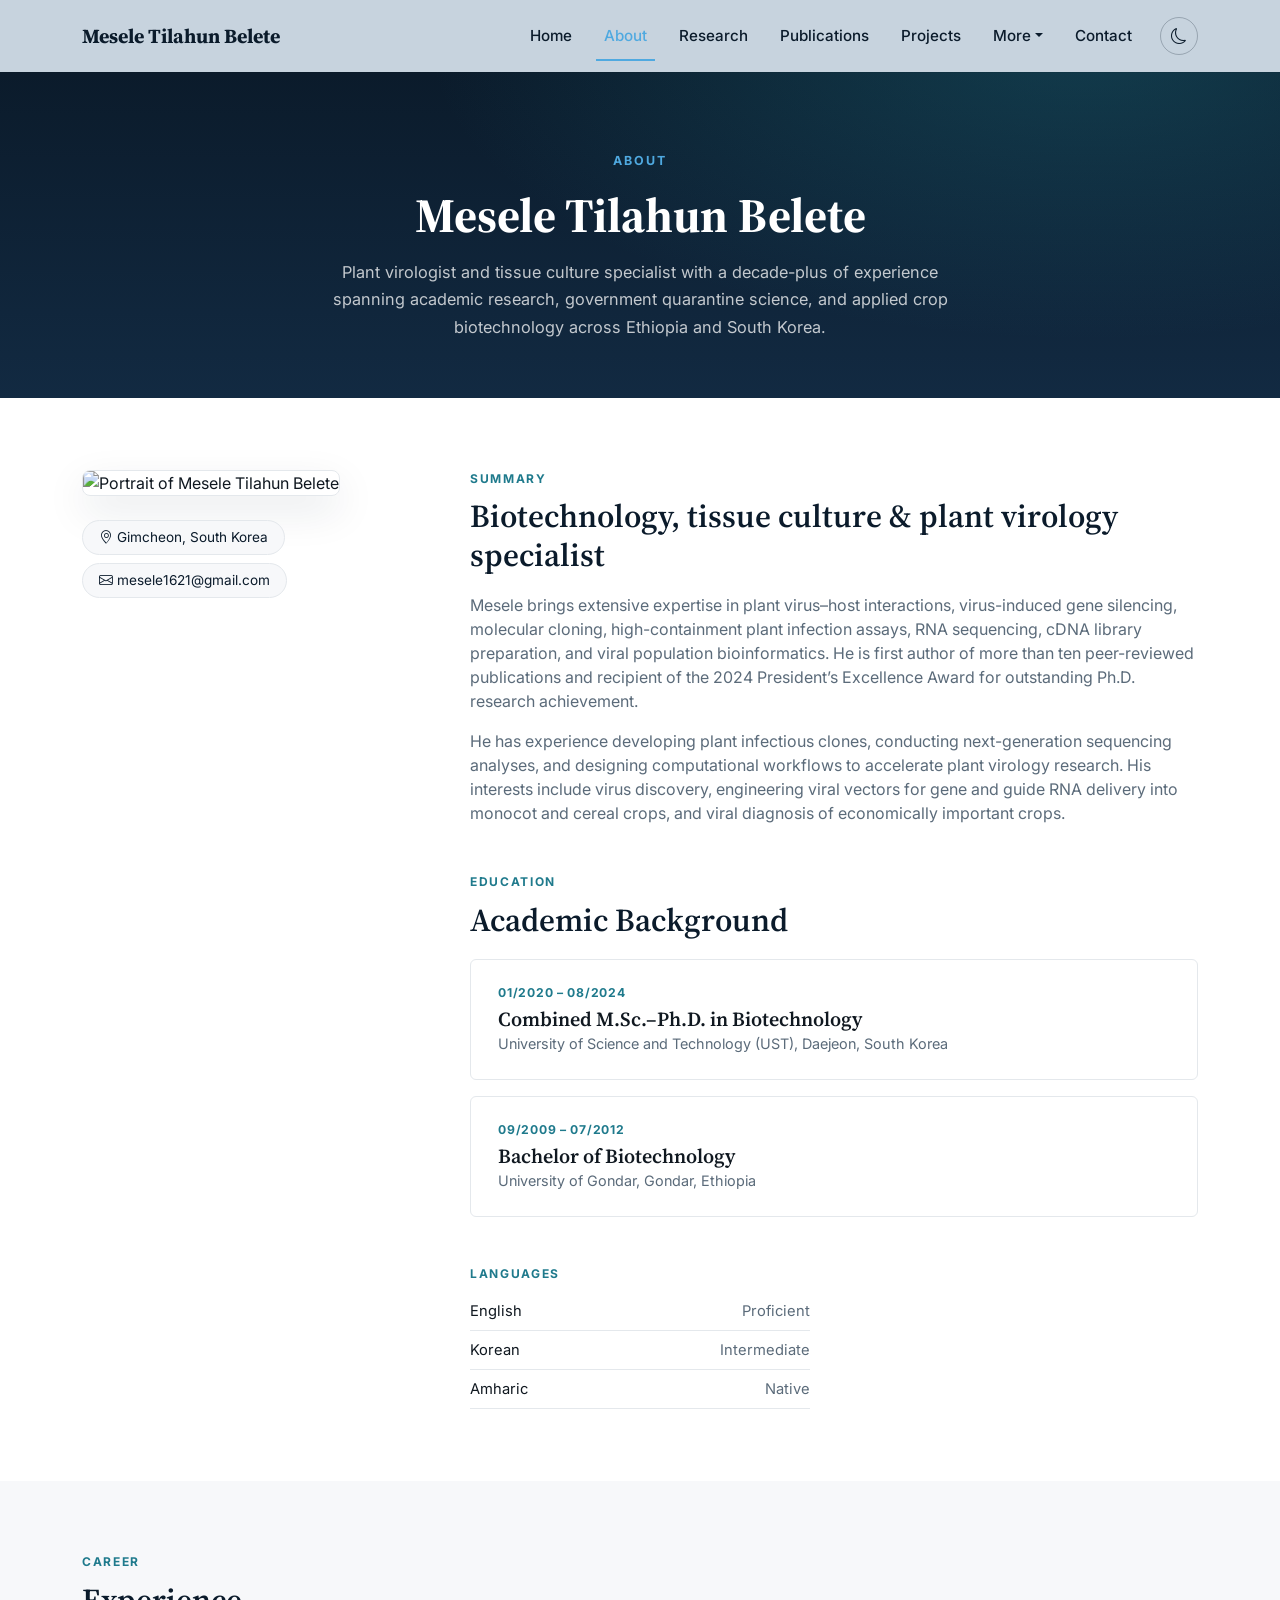
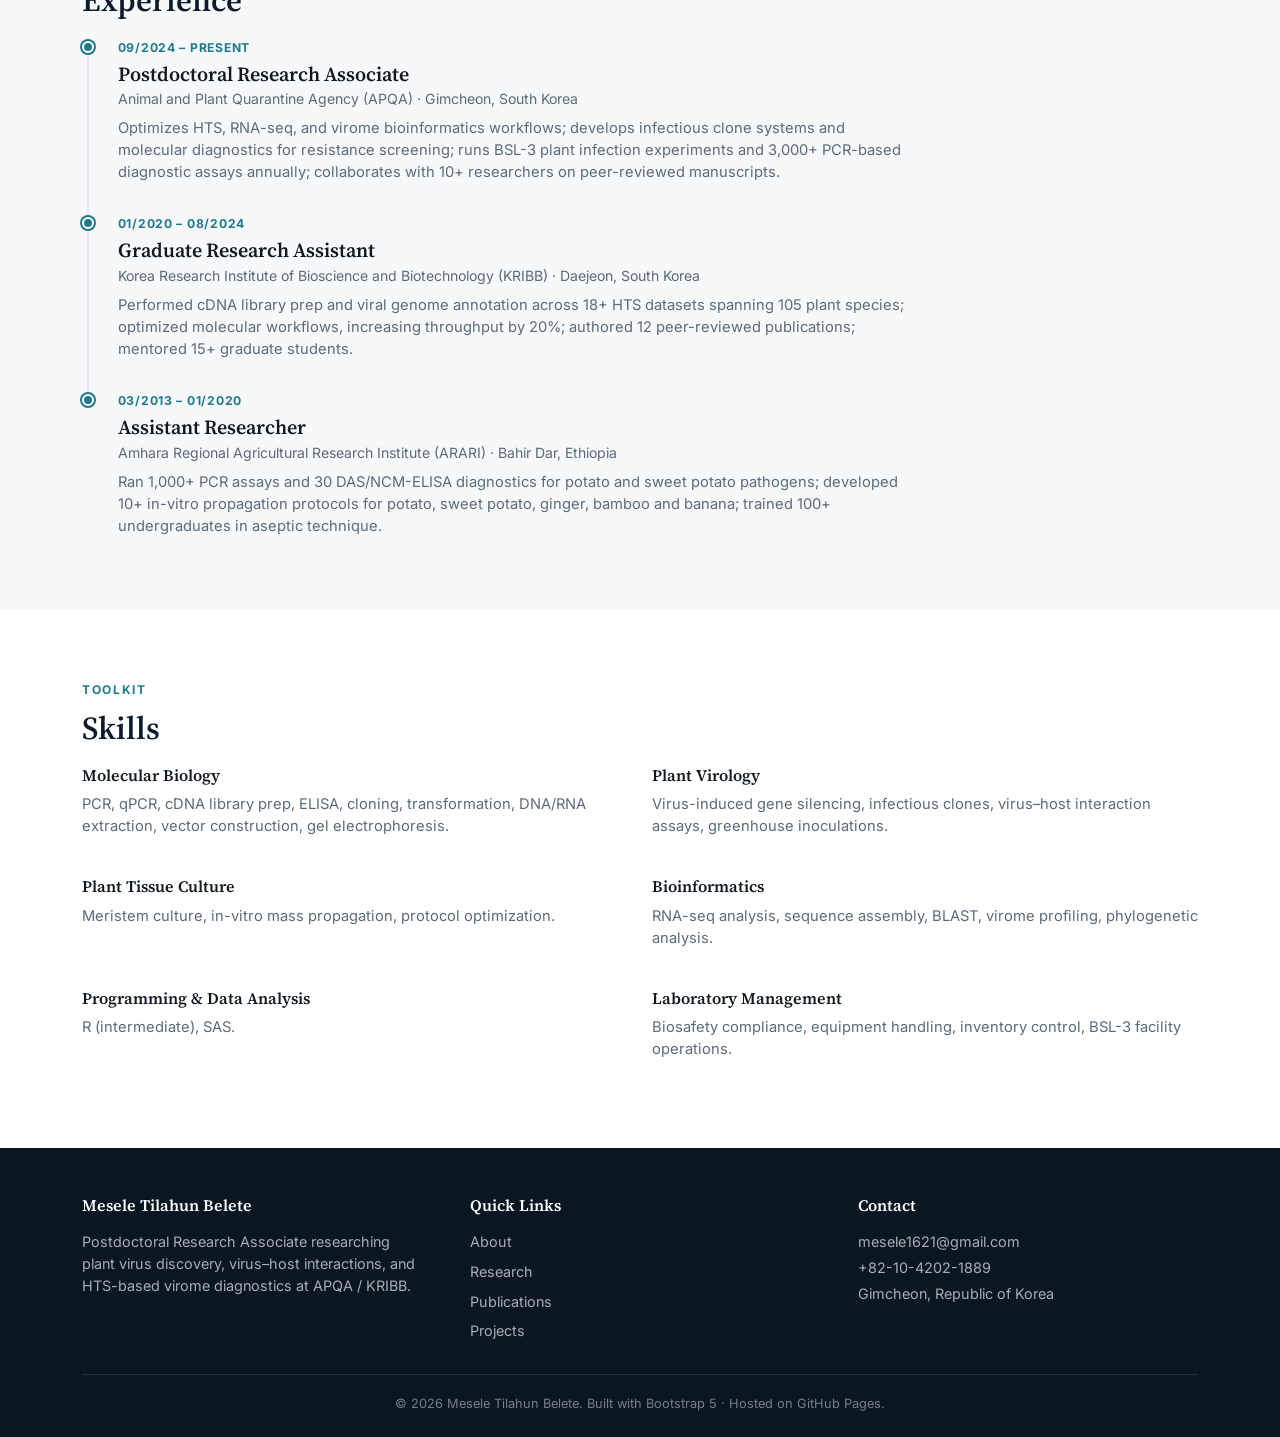
==== about.html @ 94e6e840 "Add files via upload" ====
<!doctype html>
<html lang="en">
<head>
<meta charset="UTF-8">
<meta name="viewport" content="width=device-width, initial-scale=1.0">
<title>About | Mesele Tilahun Belete</title>
<meta name="description" content="About Mesele Tilahun Belete — Postdoctoral Research Associate specializing in plant virology, biotechnology, and tissue culture.">

<link href="https://cdn.jsdelivr.net/npm/bootstrap@5.3.3/dist/css/bootstrap.min.css" rel="stylesheet">
<link rel="stylesheet" href="https://cdn.jsdelivr.net/npm/bootstrap-icons@1.11.3/font/bootstrap-icons.css">
<link rel="preconnect" href="https://fonts.googleapis.com">
<link href="https://fonts.googleapis.com/css2?family=Source+Serif+4:wght@500;600;700&family=Inter:wght@400;500;600;700&display=swap" rel="stylesheet">

<style>
  :root{
    --navy:#0b1b2b;--navy-2:#122a42;--accent:#1f7a8c;--accent-2:#c9a35b;--sky:#4fa9e0;
    --ink:#101820;--muted:#5b6b7a;--paper:#f7f8fa;--line:#e4e8ec;--nav-bg:#c7d3de;
  }
  html{scroll-behavior:smooth;}
  body{font-family:'Inter',system-ui,sans-serif;color:var(--ink);background:#fff;}
  h1,h2,h3,.display-font{font-family:'Source Serif 4',Georgia,serif;}
  a{text-decoration:none;}

  .navbar{background:var(--nav-bg);padding:1rem 0;box-shadow:0 1px 0 rgba(0,0,0,.05);}
  .navbar .navbar-brand{font-family:'Source Serif 4',serif;font-weight:700;color:var(--navy) !important;}
  .navbar .nav-link{color:var(--navy) !important;font-size:.95rem;font-weight:500;margin:0 .5rem;position:relative;}
  .navbar .nav-link.active{color:var(--sky) !important;}
  .navbar .nav-link.active::after{content:"";position:absolute;left:0;right:0;bottom:-6px;height:2px;background:var(--sky);}
  .navbar .dropdown-menu{border:1px solid var(--line);}
  .navbar .dropdown-item{font-size:.9rem;}
  .theme-toggle{width:38px;height:38px;border-radius:50%;border:1px solid rgba(11,27,43,.25);display:flex;align-items:center;justify-content:center;color:var(--navy);background:transparent;margin-left:.75rem;flex:0 0 auto;}
  .theme-toggle:hover{background:rgba(11,27,43,.08);}

  .page-hero{
    background:radial-gradient(1100px 500px at 85% -10%, rgba(31,122,140,.35), transparent 60%),
      linear-gradient(180deg,var(--navy) 0%, var(--navy-2) 100%);
    color:#fff;padding:5rem 0 3.5rem;text-align:center;
  }
  .page-hero .section-kicker{text-transform:uppercase;letter-spacing:.16em;font-size:.78rem;font-weight:700;color:var(--sky);margin-bottom:1rem;}
  .page-hero h1{font-size:clamp(2.1rem,4.6vw,3rem);font-weight:700;margin-bottom:.9rem;}
  .page-hero p{color:rgba(255,255,255,.75);max-width:640px;margin:0 auto;font-size:1.02rem;line-height:1.7;}

  .section{padding:4.5rem 0;}
  .section-kicker{text-transform:uppercase;letter-spacing:.14em;font-size:.75rem;font-weight:700;color:var(--accent);margin-bottom:.6rem;}
  .section-title{font-size:clamp(1.5rem,3vw,2rem);font-weight:600;color:var(--navy);margin-bottom:1.2rem;}

  .portrait-box{width:100%;max-width:280px;aspect-ratio:1/1;object-fit:cover;border-radius:8px;border:1px solid var(--line);box-shadow:0 15px 40px rgba(15,40,60,.1);}

  .edu-card{border:1px solid var(--line);border-radius:6px;padding:1.5rem 1.7rem;margin-bottom:1rem;}
  .edu-card .edu-date{font-size:.76rem;text-transform:uppercase;letter-spacing:.06em;color:var(--accent);font-weight:700;}
  .edu-card h5{font-family:'Source Serif 4',serif;font-weight:600;margin:.3rem 0 .15rem;}
  .edu-card .edu-org{color:var(--muted);font-size:.9rem;}

  .tl-item{position:relative;padding-left:1.8rem;padding-bottom:2rem;border-left:2px solid var(--line);margin-left:.3rem;}
  .tl-item:last-child{border-color:transparent;padding-bottom:0;}
  .tl-item::before{content:"";position:absolute;left:-7px;top:2px;width:12px;height:12px;border-radius:50%;background:var(--accent);border:2px solid #fff;box-shadow:0 0 0 2px var(--accent);}
  .tl-date{font-size:.76rem;text-transform:uppercase;letter-spacing:.06em;color:var(--accent);font-weight:700;}
  .tl-item h5{font-family:'Source Serif 4',serif;font-weight:600;margin:.3rem 0 .15rem;}
  .tl-item .tl-org{color:var(--muted);font-size:.88rem;margin-bottom:.5rem;}
  .tl-item p{color:var(--muted);font-size:.92rem;margin-bottom:0;}

  .skill-pill{display:inline-block;border:1px solid var(--line);border-radius:100px;padding:.4rem 1rem;font-size:.85rem;color:var(--navy);margin:0 .4rem .5rem 0;background:var(--paper);}
  .lang-row{display:flex;justify-content:space-between;max-width:340px;padding:.5rem 0;border-bottom:1px solid var(--line);font-size:.92rem;}

  footer{background:#0a1622;color:rgba(255,255,255,.65);padding:3rem 0 1.5rem;font-size:.9rem;}
  footer h6{color:#fff;font-family:'Source Serif 4',serif;font-weight:600;margin-bottom:1rem;}
  footer a{color:rgba(255,255,255,.65);}
  footer a:hover{color:var(--accent-2);}
  footer .foot-bottom{border-top:1px solid rgba(255,255,255,.1);margin-top:2rem;padding-top:1.2rem;font-size:.8rem;color:rgba(255,255,255,.45);text-align:center;}
</style>
</head>
<body>

<nav class="navbar navbar-expand-lg">
  <div class="container">
    <a class="navbar-brand" href="index.html">Mesele Tilahun Belete</a>
    <button class="navbar-toggler" type="button" data-bs-toggle="collapse" data-bs-target="#nav">
      <span class="navbar-toggler-icon"></span>
    </button>
    <div class="collapse navbar-collapse" id="nav">
      <ul class="navbar-nav ms-auto align-items-lg-center">
        <li class="nav-item"><a class="nav-link" href="index.html">Home</a></li>
        <li class="nav-item"><a class="nav-link active" href="about.html">About</a></li>
        <li class="nav-item"><a class="nav-link" href="research.html">Research</a></li>
        <li class="nav-item"><a class="nav-link" href="publications.html">Publications</a></li>
        <li class="nav-item"><a class="nav-link" href="projects.html">Projects</a></li>
        <li class="nav-item dropdown">
          <a class="nav-link dropdown-toggle" href="#" role="button" data-bs-toggle="dropdown">More</a>
          <ul class="dropdown-menu dropdown-menu-end">
            <li><a class="dropdown-item" href="patents.html">Patents</a></li>
            <li><a class="dropdown-item" href="gallery.html">Gallery</a></li>
            <li><a class="dropdown-item" href="news.html">News</a></li>
            <li><a class="dropdown-item" href="awards.html">Awards</a></li>
            <li><a class="dropdown-item" href="teaching.html">Teaching</a></li>
            <li><a class="dropdown-item" href="cv.html">Full CV</a></li>
          </ul>
        </li>
        <li class="nav-item"><a class="nav-link" href="contact.html">Contact</a></li>
        <li class="nav-item">
          <button class="theme-toggle" id="themeToggle" title="Toggle theme" type="button"><i class="bi bi-moon"></i></button>
        </li>
      </ul>
    </div>
  </div>
</nav>

<header class="page-hero">
  <div class="container">
    <div class="section-kicker">About</div>
    <h1>Mesele Tilahun Belete</h1>
    <p>Plant virologist and tissue culture specialist with a decade-plus of experience spanning academic research, government quarantine science, and applied crop biotechnology across Ethiopia and South Korea.</p>
  </div>
</header>

<section class="section">
  <div class="container">
    <div class="row g-5 align-items-start">
      <div class="col-lg-4 text-center text-lg-start">
        <img src="images/profile.jpg" alt="Portrait of Mesele Tilahun Belete" class="portrait-box mb-4">
        <div class="d-flex flex-wrap justify-content-center justify-content-lg-start">
          <span class="skill-pill"><i class="bi bi-geo-alt me-1"></i>Gimcheon, South Korea</span>
          <span class="skill-pill"><i class="bi bi-envelope me-1"></i>mesele1621@gmail.com</span>
        </div>
      </div>
      <div class="col-lg-8">
        <div class="section-kicker">Summary</div>
        <h2 class="section-title">Biotechnology, tissue culture &amp; plant virology specialist</h2>
        <p style="color:var(--muted);">Mesele brings extensive expertise in plant virus&ndash;host interactions, virus-induced gene silencing, molecular cloning, high-containment plant infection assays, RNA sequencing, cDNA library preparation, and viral population bioinformatics. He is first author of more than ten peer-reviewed publications and recipient of the 2024 President&rsquo;s Excellence Award for outstanding Ph.D. research achievement.</p>
        <p style="color:var(--muted);">He has experience developing plant infectious clones, conducting next-generation sequencing analyses, and designing computational workflows to accelerate plant virology research. His interests include virus discovery, engineering viral vectors for gene and guide RNA delivery into monocot and cereal crops, and viral diagnosis of economically important crops.</p>

        <div class="section-kicker mt-5">Education</div>
        <h2 class="section-title">Academic Background</h2>
        <div class="edu-card">
          <div class="edu-date">01/2020 &ndash; 08/2024</div>
          <h5>Combined M.Sc.&ndash;Ph.D. in Biotechnology</h5>
          <div class="edu-org">University of Science and Technology (UST), Daejeon, South Korea</div>
        </div>
        <div class="edu-card">
          <div class="edu-date">09/2009 &ndash; 07/2012</div>
          <h5>Bachelor of Biotechnology</h5>
          <div class="edu-org">University of Gondar, Gondar, Ethiopia</div>
        </div>

        <div class="section-kicker mt-5">Languages</div>
        <div class="lang-row"><span>English</span><span style="color:var(--muted);">Proficient</span></div>
        <div class="lang-row"><span>Korean</span><span style="color:var(--muted);">Intermediate</span></div>
        <div class="lang-row"><span>Amharic</span><span style="color:var(--muted);">Native</span></div>
      </div>
    </div>
  </div>
</section>

<section class="section" style="background:var(--paper);">
  <div class="container">
    <div class="section-kicker">Career</div>
    <h2 class="section-title">Experience</h2>
    <div class="row">
      <div class="col-lg-9">
        <div class="tl-item">
          <div class="tl-date">09/2024 &ndash; Present</div>
          <h5>Postdoctoral Research Associate</h5>
          <div class="tl-org">Animal and Plant Quarantine Agency (APQA) &middot; Gimcheon, South Korea</div>
          <p>Optimizes HTS, RNA-seq, and virome bioinformatics workflows; develops infectious clone systems and molecular diagnostics for resistance screening; runs BSL-3 plant infection experiments and 3,000+ PCR-based diagnostic assays annually; collaborates with 10+ researchers on peer-reviewed manuscripts.</p>
        </div>
        <div class="tl-item">
          <div class="tl-date">01/2020 &ndash; 08/2024</div>
          <h5>Graduate Research Assistant</h5>
          <div class="tl-org">Korea Research Institute of Bioscience and Biotechnology (KRIBB) &middot; Daejeon, South Korea</div>
          <p>Performed cDNA library prep and viral genome annotation across 18+ HTS datasets spanning 105 plant species; optimized molecular workflows, increasing throughput by 20%; authored 12 peer-reviewed publications; mentored 15+ graduate students.</p>
        </div>
        <div class="tl-item">
          <div class="tl-date">03/2013 &ndash; 01/2020</div>
          <h5>Assistant Researcher</h5>
          <div class="tl-org">Amhara Regional Agricultural Research Institute (ARARI) &middot; Bahir Dar, Ethiopia</div>
          <p>Ran 1,000+ PCR assays and 30 DAS/NCM-ELISA diagnostics for potato and sweet potato pathogens; developed 10+ in-vitro propagation protocols for potato, sweet potato, ginger, bamboo and banana; trained 100+ undergraduates in aseptic technique.</p>
        </div>
      </div>
    </div>
  </div>
</section>

<section class="section">
  <div class="container">
    <div class="section-kicker">Toolkit</div>
    <h2 class="section-title">Skills</h2>
    <div class="row g-4">
      <div class="col-md-6">
        <h6 style="font-family:'Source Serif 4',serif;font-weight:600;">Molecular Biology</h6>
        <p style="color:var(--muted);font-size:.92rem;">PCR, qPCR, cDNA library prep, ELISA, cloning, transformation, DNA/RNA extraction, vector construction, gel electrophoresis.</p>
      </div>
      <div class="col-md-6">
        <h6 style="font-family:'Source Serif 4',serif;font-weight:600;">Plant Virology</h6>
        <p style="color:var(--muted);font-size:.92rem;">Virus-induced gene silencing, infectious clones, virus&ndash;host interaction assays, greenhouse inoculations.</p>
      </div>
      <div class="col-md-6">
        <h6 style="font-family:'Source Serif 4',serif;font-weight:600;">Plant Tissue Culture</h6>
        <p style="color:var(--muted);font-size:.92rem;">Meristem culture, in-vitro mass propagation, protocol optimization.</p>
      </div>
      <div class="col-md-6">
        <h6 style="font-family:'Source Serif 4',serif;font-weight:600;">Bioinformatics</h6>
        <p style="color:var(--muted);font-size:.92rem;">RNA-seq analysis, sequence assembly, BLAST, virome profiling, phylogenetic analysis.</p>
      </div>
      <div class="col-md-6">
        <h6 style="font-family:'Source Serif 4',serif;font-weight:600;">Programming &amp; Data Analysis</h6>
        <p style="color:var(--muted);font-size:.92rem;">R (intermediate), SAS.</p>
      </div>
      <div class="col-md-6">
        <h6 style="font-family:'Source Serif 4',serif;font-weight:600;">Laboratory Management</h6>
        <p style="color:var(--muted);font-size:.92rem;">Biosafety compliance, equipment handling, inventory control, BSL-3 facility operations.</p>
      </div>
    </div>
  </div>
</section>

<footer>
  <div class="container">
    <div class="row g-5">
      <div class="col-lg-4">
        <h6>Mesele Tilahun Belete</h6>
        <p>Postdoctoral Research Associate researching plant virus discovery, virus&ndash;host interactions, and HTS-based virome diagnostics at APQA / KRIBB.</p>
      </div>
      <div class="col-lg-4">
        <h6>Quick Links</h6>
        <div class="d-flex flex-column gap-2">
          <a href="about.html">About</a>
          <a href="research.html">Research</a>
          <a href="publications.html">Publications</a>
          <a href="projects.html">Projects</a>
        </div>
      </div>
      <div class="col-lg-4">
        <h6>Contact</h6>
        <p class="mb-1"><a href="mailto:mesele1621@gmail.com">mesele1621@gmail.com</a></p>
        <p class="mb-1">+82-10-4202-1889</p>
        <p class="mb-1">Gimcheon, Republic of Korea</p>
      </div>
    </div>
    <div class="foot-bottom">&copy; <span id="year"></span> Mesele Tilahun Belete. Built with Bootstrap 5 &middot; Hosted on GitHub Pages.</div>
  </div>
</footer>

<script src="https://cdn.jsdelivr.net/npm/bootstrap@5.3.3/dist/js/bootstrap.bundle.min.js"></script>
<script>
  document.getElementById('year').textContent = new Date().getFullYear();
  const toggle = document.getElementById('themeToggle');
  const icon = toggle.querySelector('i');
  toggle.addEventListener('click', () => {
    document.body.classList.toggle('dark-mode');
    icon.className = document.body.classList.contains('dark-mode') ? 'bi bi-sun' : 'bi bi-moon';
  });
</script>
</body>
</html>
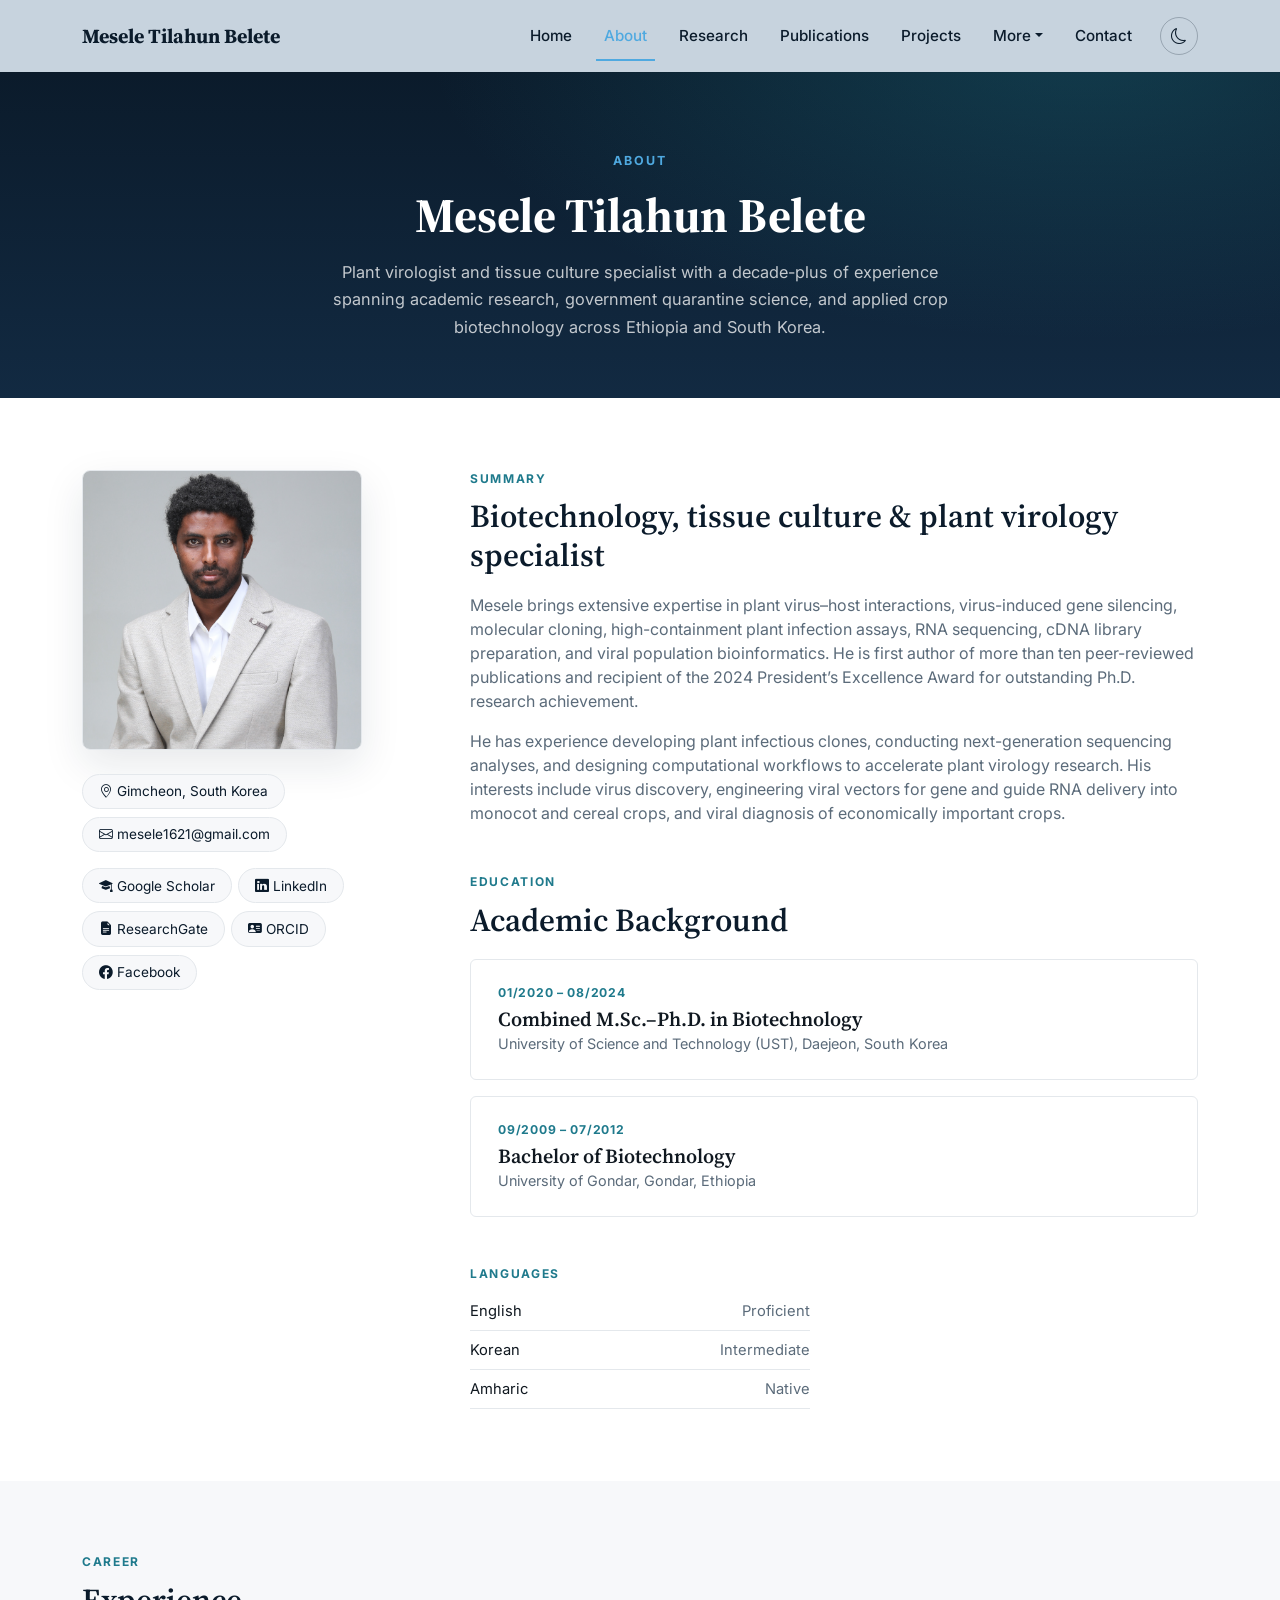
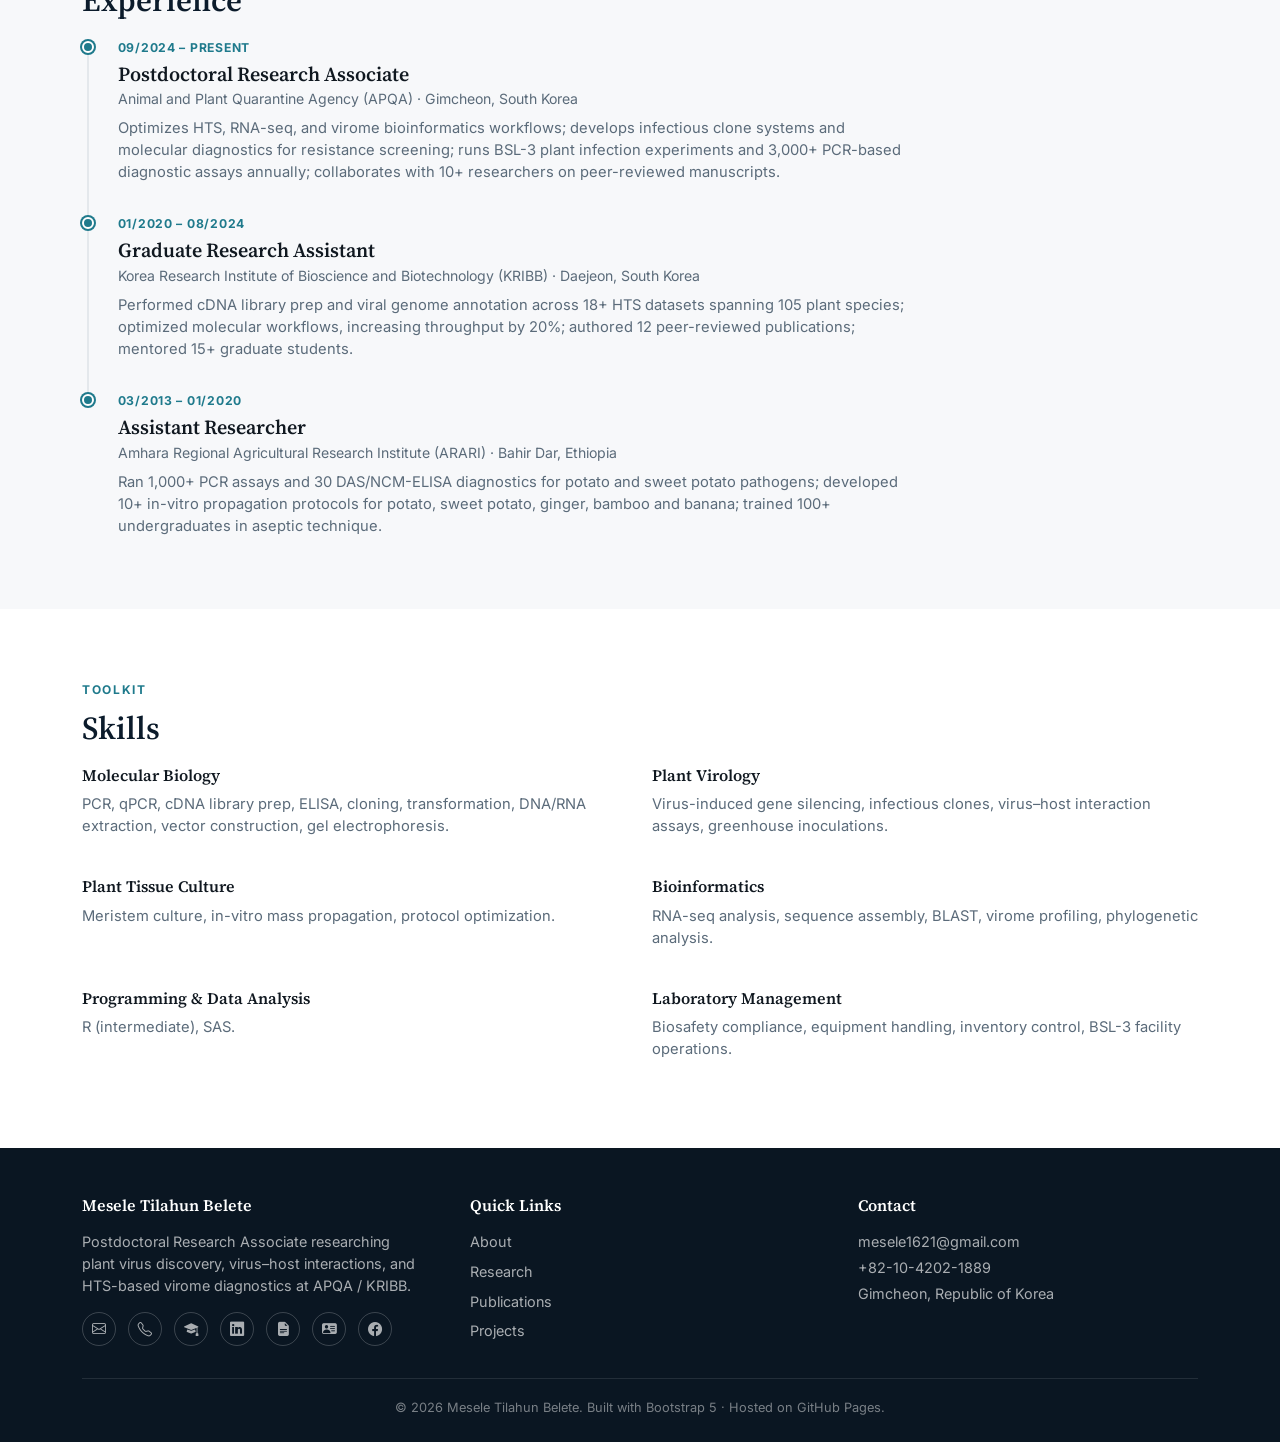
==== commit 77f5b479: "Add files via upload" ====
--- a/about.html
+++ b/about.html
@@ -59,13 +59,15 @@
   .tl-item .tl-org{color:var(--muted);font-size:.88rem;margin-bottom:.5rem;}
   .tl-item p{color:var(--muted);font-size:.92rem;margin-bottom:0;}
 
-  .skill-pill{display:inline-block;border:1px solid var(--line);border-radius:100px;padding:.4rem 1rem;font-size:.85rem;color:var(--navy);margin:0 .4rem .5rem 0;background:var(--paper);}
+  .skill-pill{display:inline-block;border:1px solid var(--line);border-radius:100px;padding:.4rem 1rem;font-size:.85rem;color:var(--navy);margin:0 .4rem .5rem 0;background:var(--paper);transition:.15s ease;}
+  a.skill-pill:hover{border-color:var(--accent);color:var(--accent);background:#fff;}
   .lang-row{display:flex;justify-content:space-between;max-width:340px;padding:.5rem 0;border-bottom:1px solid var(--line);font-size:.92rem;}
 
   footer{background:#0a1622;color:rgba(255,255,255,.65);padding:3rem 0 1.5rem;font-size:.9rem;}
   footer h6{color:#fff;font-family:'Source Serif 4',serif;font-weight:600;margin-bottom:1rem;}
   footer a{color:rgba(255,255,255,.65);}
   footer a:hover{color:var(--accent-2);}
+  footer .footer-socials a{display:inline-flex;align-items:center;justify-content:center;width:34px;height:34px;border:1px solid rgba(255,255,255,.2);border-radius:50%;margin-right:.5rem;}
   footer .foot-bottom{border-top:1px solid rgba(255,255,255,.1);margin-top:2rem;padding-top:1.2rem;font-size:.8rem;color:rgba(255,255,255,.45);text-align:center;}
 </style>
 </head>
@@ -121,6 +123,13 @@
           <span class="skill-pill"><i class="bi bi-geo-alt me-1"></i>Gimcheon, South Korea</span>
           <span class="skill-pill"><i class="bi bi-envelope me-1"></i>mesele1621@gmail.com</span>
         </div>
+        <div class="d-flex flex-wrap justify-content-center justify-content-lg-start mt-2">
+          <a class="skill-pill" href="https://scholar.google.com/citations?hl=en&amp;user=Fv3DatsAAAAJ&amp;view_op=list_works&amp;sortby=pubdate" target="_blank" rel="noopener"><i class="bi bi-mortarboard-fill me-1"></i>Google Scholar</a>
+          <a class="skill-pill" href="https://www.linkedin.com/in/mesele-tilahun-belete-8b5aa0107" target="_blank" rel="noopener"><i class="bi bi-linkedin me-1"></i>LinkedIn</a>
+          <a class="skill-pill" href="https://www.researchgate.net/profile/Mesele-Belete-2?ev=prf_overview" target="_blank" rel="noopener"><i class="bi bi-file-earmark-text-fill me-1"></i>ResearchGate</a>
+          <a class="skill-pill" href="https://orcid.org/0000-0002-1504-1804" target="_blank" rel="noopener"><i class="bi bi-person-vcard-fill me-1"></i>ORCID</a>
+          <a class="skill-pill" href="https://www.facebook.com/mes.biot" target="_blank" rel="noopener"><i class="bi bi-facebook me-1"></i>Facebook</a>
+        </div>
       </div>
       <div class="col-lg-8">
         <div class="section-kicker">Summary</div>
@@ -218,6 +227,15 @@
       <div class="col-lg-4">
         <h6>Mesele Tilahun Belete</h6>
         <p>Postdoctoral Research Associate researching plant virus discovery, virus&ndash;host interactions, and HTS-based virome diagnostics at APQA / KRIBB.</p>
+        <div class="footer-socials mt-3">
+          <a href="mailto:mesele1621@gmail.com" title="Email"><i class="bi bi-envelope"></i></a>
+          <a href="tel:+821042021889" title="Phone"><i class="bi bi-telephone"></i></a>
+          <a href="https://scholar.google.com/citations?hl=en&amp;user=Fv3DatsAAAAJ&amp;view_op=list_works&amp;sortby=pubdate" title="Google Scholar" target="_blank" rel="noopener"><i class="bi bi-mortarboard-fill"></i></a>
+          <a href="https://www.linkedin.com/in/mesele-tilahun-belete-8b5aa0107" title="LinkedIn" target="_blank" rel="noopener"><i class="bi bi-linkedin"></i></a>
+          <a href="https://www.researchgate.net/profile/Mesele-Belete-2?ev=prf_overview" title="ResearchGate" target="_blank" rel="noopener"><i class="bi bi-file-earmark-text-fill"></i></a>
+          <a href="https://orcid.org/0000-0002-1504-1804" title="ORCID" target="_blank" rel="noopener"><i class="bi bi-person-vcard-fill"></i></a>
+          <a href="https://www.facebook.com/mes.biot" title="Facebook" target="_blank" rel="noopener"><i class="bi bi-facebook"></i></a>
+        </div>
       </div>
       <div class="col-lg-4">
         <h6>Quick Links</h6>
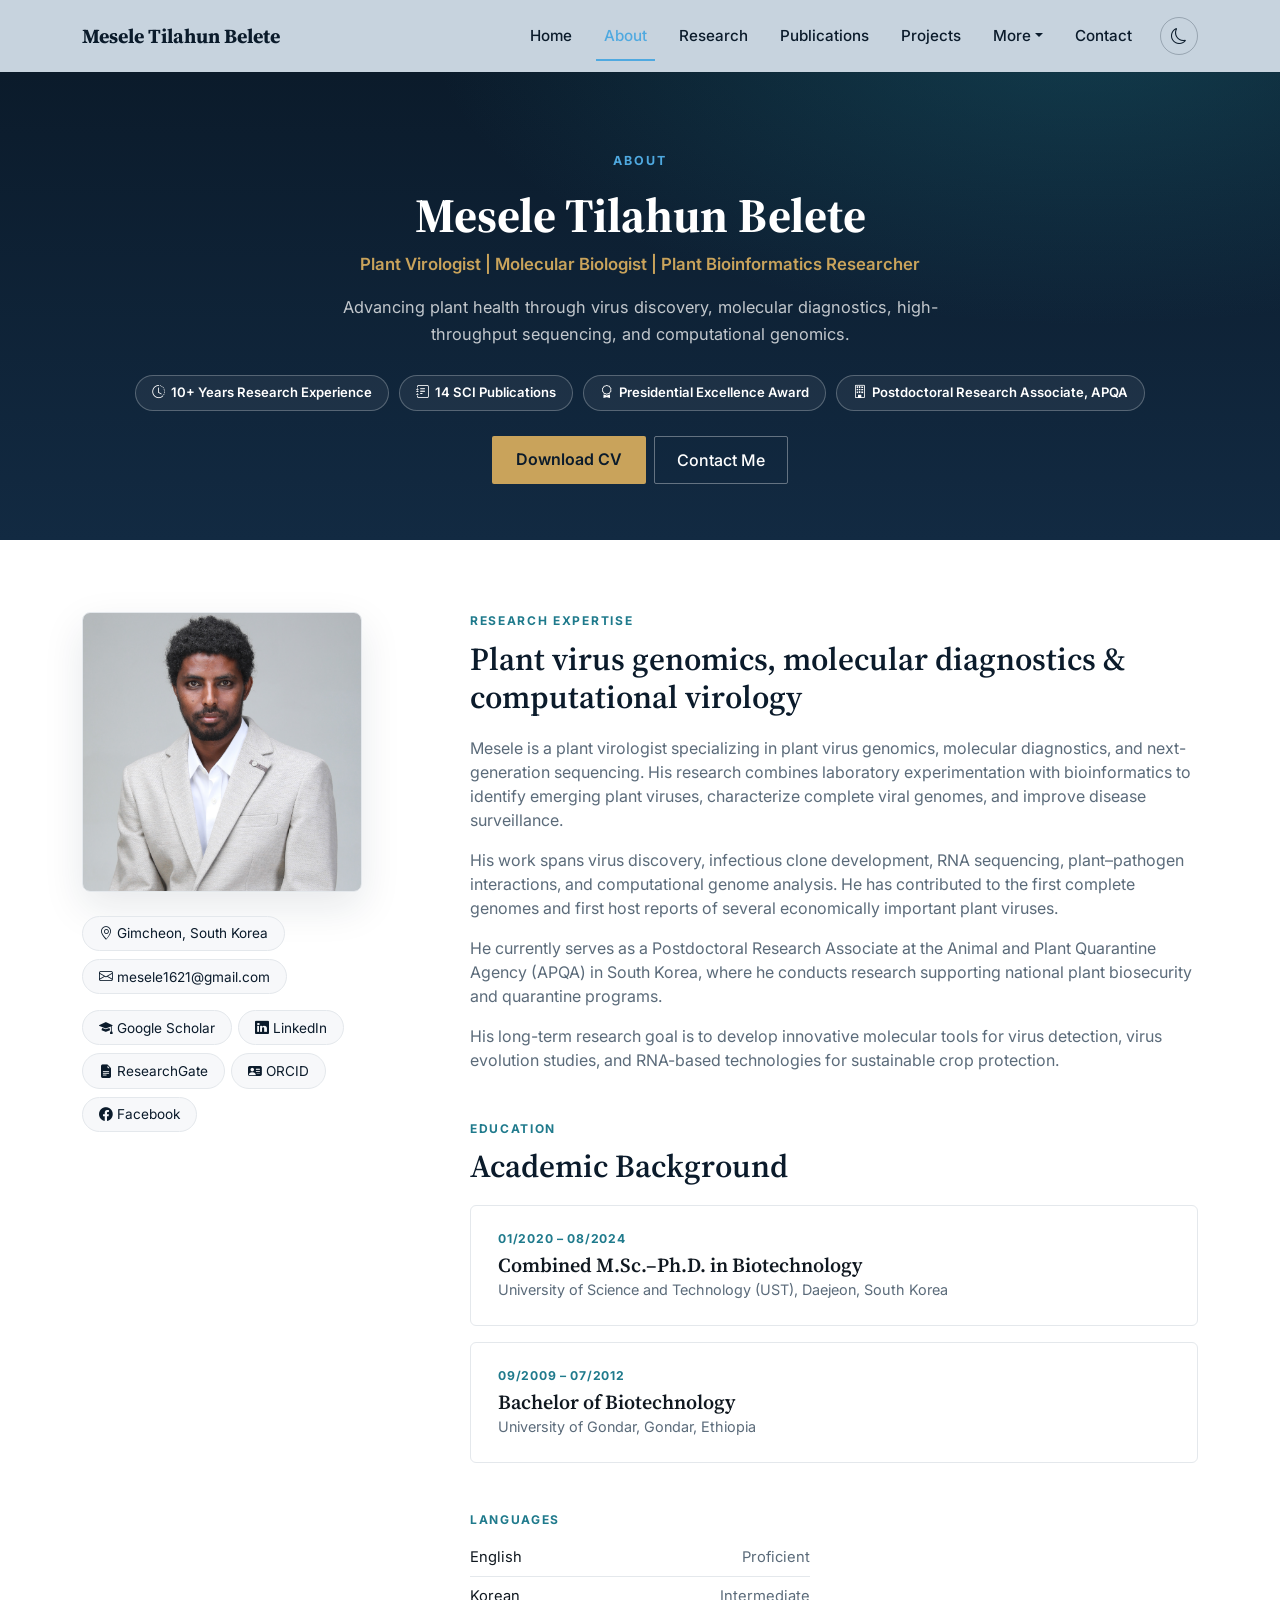
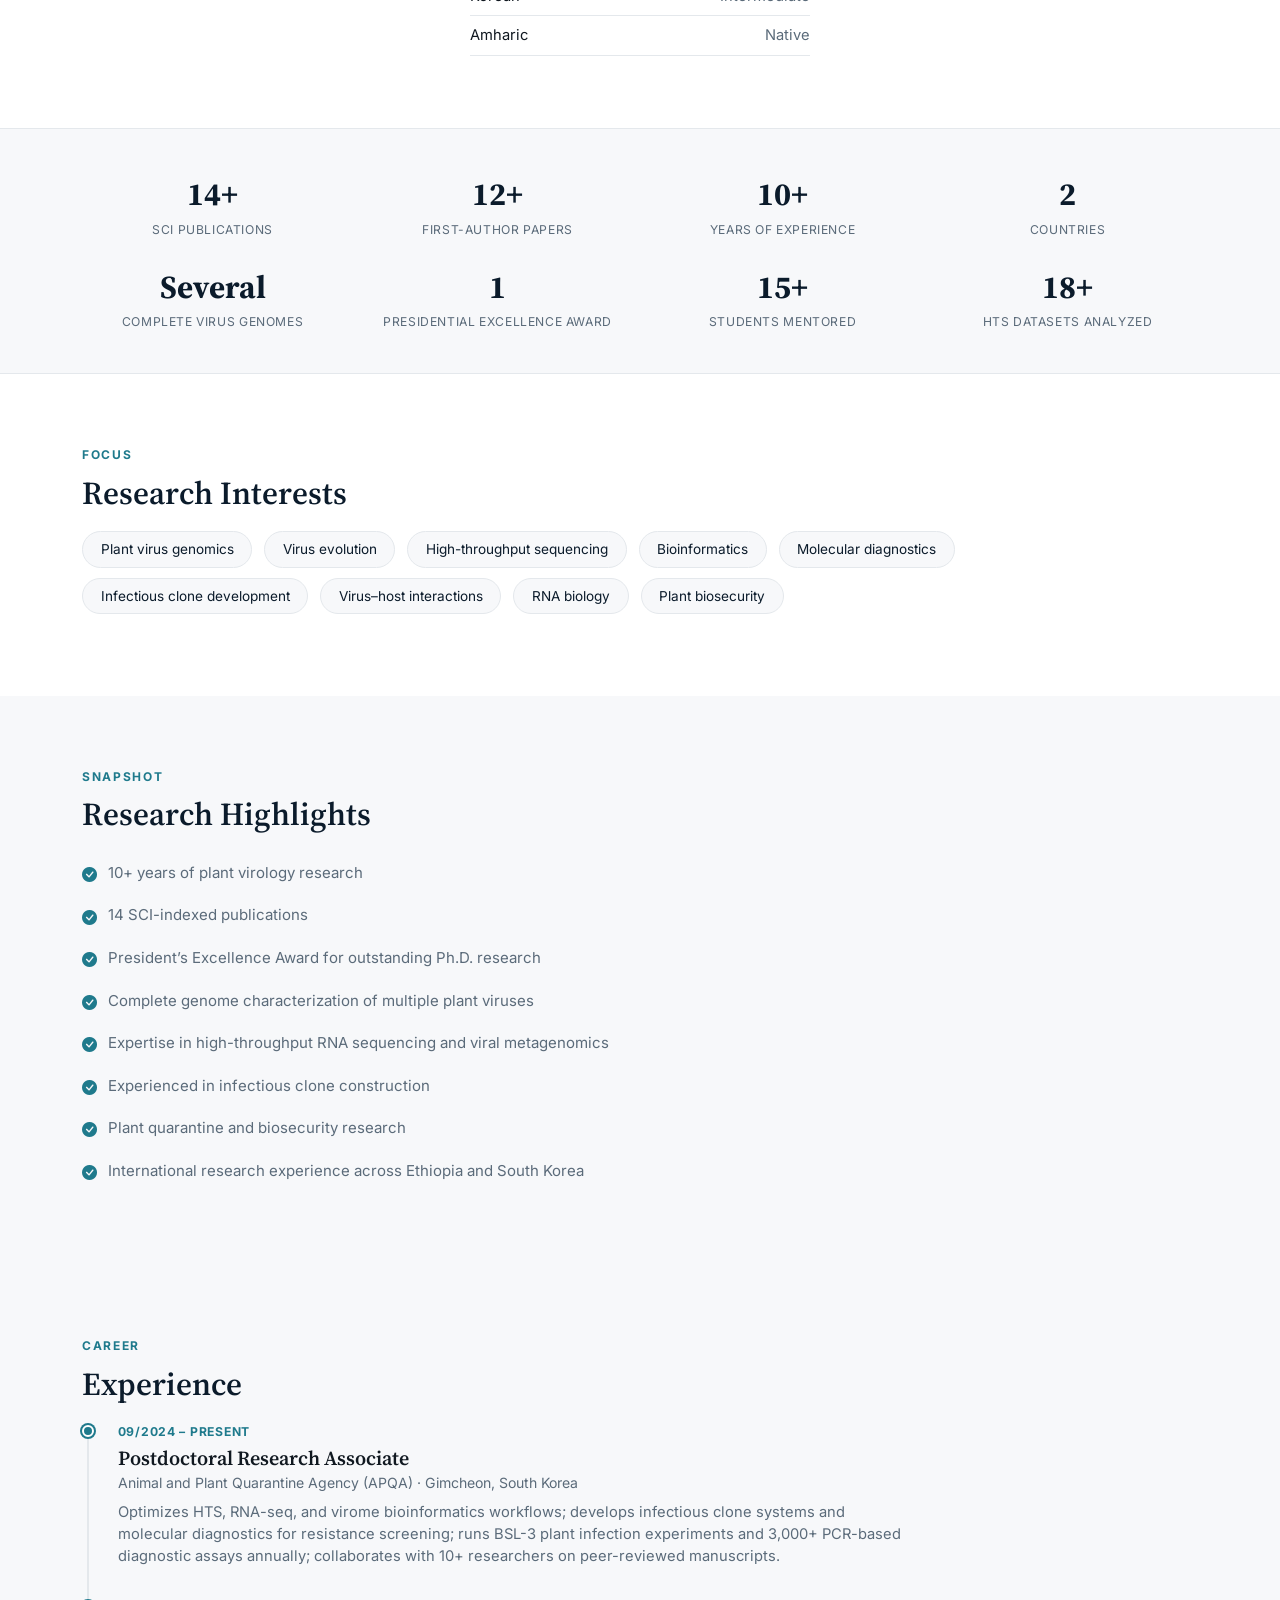
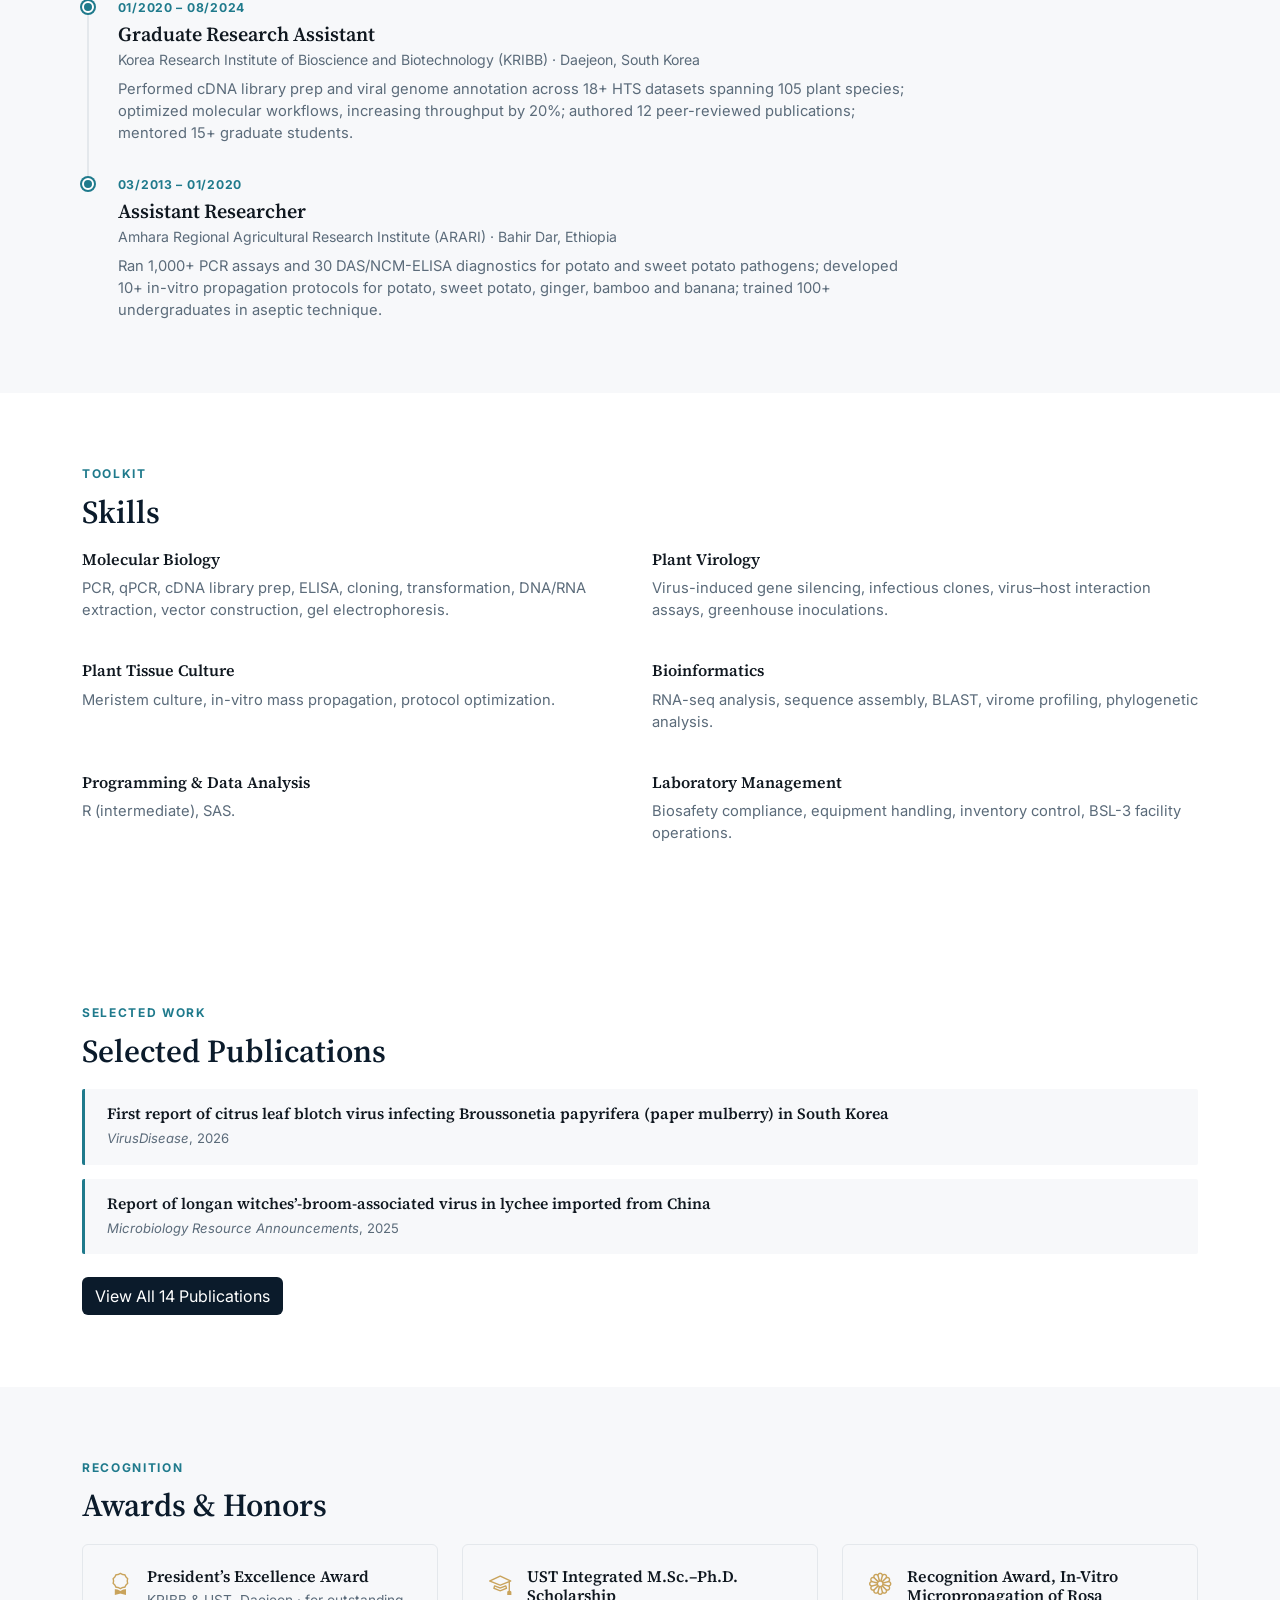
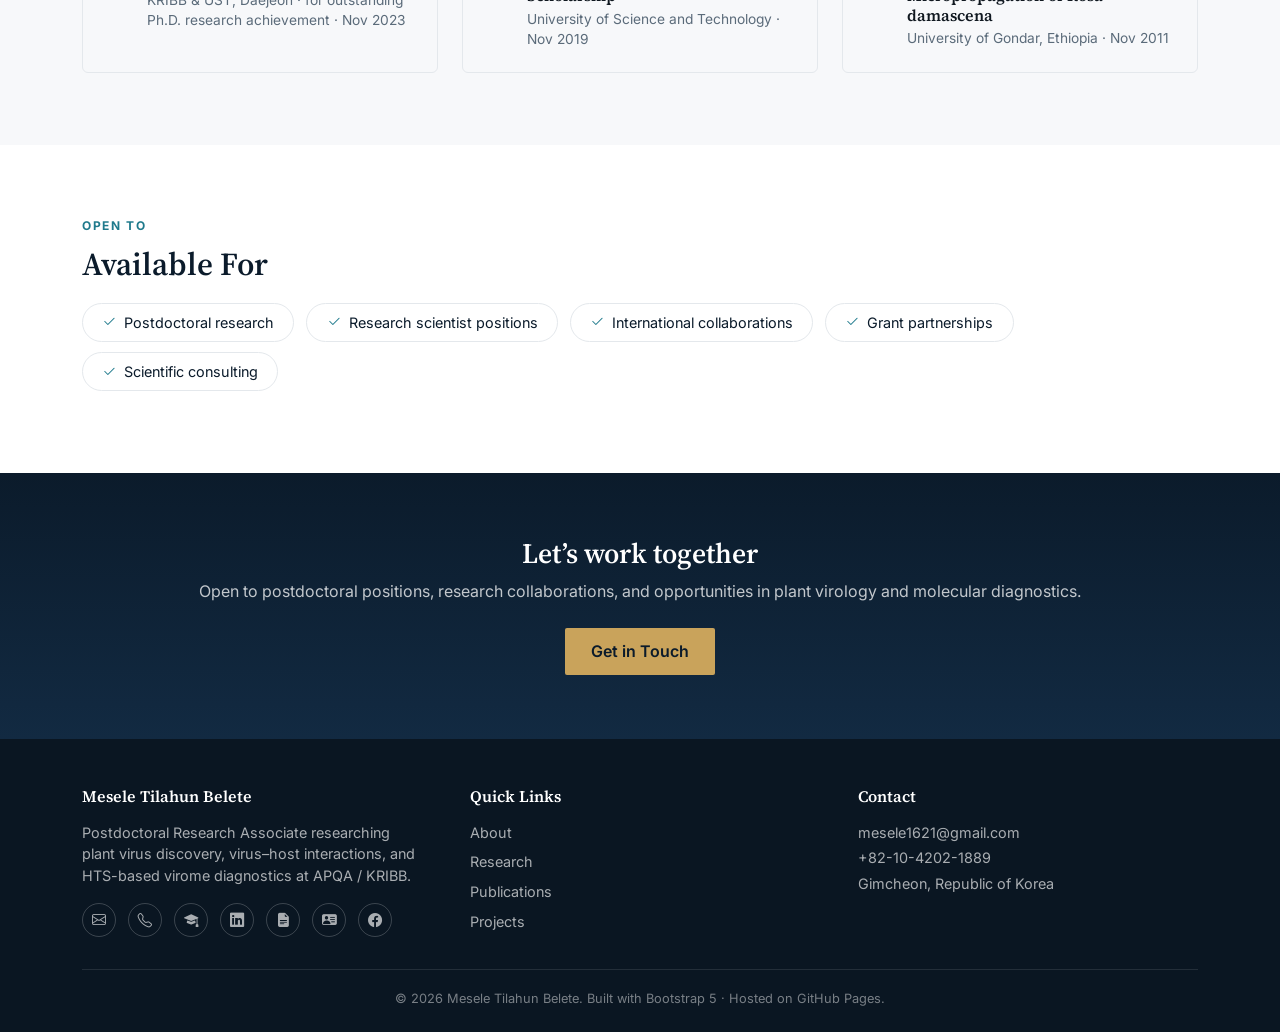
==== commit cbf3201e: "Add files via upload" ====
--- a/about.html
+++ b/about.html
@@ -37,8 +37,46 @@
     color:#fff;padding:5rem 0 3.5rem;text-align:center;
   }
   .page-hero .section-kicker{text-transform:uppercase;letter-spacing:.16em;font-size:.78rem;font-weight:700;color:var(--sky);margin-bottom:1rem;}
-  .page-hero h1{font-size:clamp(2.1rem,4.6vw,3rem);font-weight:700;margin-bottom:.9rem;}
+  .page-hero h1{font-size:clamp(2.1rem,4.6vw,3rem);font-weight:700;margin-bottom:.5rem;}
+  .page-hero .role-line{color:var(--accent-2);font-weight:600;font-size:1.05rem;margin-bottom:1rem;}
   .page-hero p{color:rgba(255,255,255,.75);max-width:640px;margin:0 auto;font-size:1.02rem;line-height:1.7;}
+  .fact-chips{display:flex;flex-wrap:wrap;justify-content:center;gap:.6rem;margin:1.6rem 0;}
+  .fact-chip{
+    display:inline-flex;align-items:center;gap:.4rem;font-size:.82rem;font-weight:600;color:#fff;
+    border:1px solid rgba(255,255,255,.25);border-radius:100px;padding:.45rem 1rem;background:rgba(255,255,255,.06);
+  }
+  .page-hero .btn-primary-cta{background:var(--accent-2);border:none;color:var(--navy);font-weight:600;padding:.7rem 1.5rem;border-radius:2px;}
+  .page-hero .btn-primary-cta:hover{background:#dbb877;color:var(--navy);}
+  .page-hero .btn-ghost{border:1px solid rgba(255,255,255,.35);color:#fff;font-weight:500;padding:.68rem 1.4rem;border-radius:2px;}
+  .page-hero .btn-ghost:hover{background:rgba(255,255,255,.08);color:#fff;}
+
+  .stats-grid{background:var(--paper);border-top:1px solid var(--line);border-bottom:1px solid var(--line);padding:2.6rem 0;}
+  .stats-grid .stat-num{font-family:'Source Serif 4',serif;font-size:2rem;font-weight:700;color:var(--navy);margin-bottom:.15rem;}
+  .stats-grid .stat-label{font-size:.76rem;color:var(--muted);text-transform:uppercase;letter-spacing:.05em;}
+
+  .tag-pill{display:inline-block;font-size:.85rem;color:var(--navy);background:var(--paper);border:1px solid var(--line);border-radius:100px;padding:.45rem 1.1rem;margin:0 .5rem .6rem 0;}
+
+  .check-list{list-style:none;padding:0;margin:0;}
+  .check-list li{display:flex;gap:.7rem;padding:.55rem 0;color:var(--muted);font-size:.94rem;}
+  .check-list li i{color:var(--accent);margin-top:.15rem;flex:0 0 auto;}
+
+  .mini-pub{border-left:3px solid var(--accent);padding:1rem 1.4rem;margin-bottom:.9rem;background:var(--paper);border-radius:2px;}
+  .mini-pub h6{font-family:'Source Serif 4',serif;font-weight:600;font-size:.98rem;margin-bottom:.3rem;}
+  .mini-pub .pub-meta{color:var(--muted);font-size:.82rem;}
+
+  .award-card{border:1px solid var(--line);border-radius:6px;padding:1.4rem 1.6rem;height:100%;display:flex;gap:1rem;}
+  .award-card .bi{color:var(--accent-2);font-size:1.4rem;}
+  .award-card h6{font-family:'Source Serif 4',serif;font-weight:600;margin-bottom:.2rem;}
+  .award-card p{color:var(--muted);font-size:.86rem;margin-bottom:0;}
+
+  .avail-pill{display:inline-flex;align-items:center;gap:.5rem;border:1px solid var(--line);border-radius:100px;padding:.5rem 1.2rem;font-size:.9rem;color:var(--navy);margin:0 .5rem .6rem 0;}
+  .avail-pill i{color:var(--accent);}
+
+  .cta-band{background:linear-gradient(180deg,var(--navy) 0%, var(--navy-2) 100%);color:#fff;padding:4rem 0;text-align:center;}
+  .cta-band h3{font-weight:600;margin-bottom:.5rem;}
+  .cta-band p{color:rgba(255,255,255,.75);margin-bottom:1.6rem;}
+  .cta-band .btn-primary-cta{background:var(--accent-2);border:none;color:var(--navy);font-weight:600;padding:.7rem 1.6rem;border-radius:2px;}
+  .cta-band .btn-primary-cta:hover{background:#dbb877;color:var(--navy);}
 
   .section{padding:4.5rem 0;}
   .section-kicker{text-transform:uppercase;letter-spacing:.14em;font-size:.75rem;font-weight:700;color:var(--accent);margin-bottom:.6rem;}
@@ -110,7 +148,18 @@
   <div class="container">
     <div class="section-kicker">About</div>
     <h1>Mesele Tilahun Belete</h1>
-    <p>Plant virologist and tissue culture specialist with a decade-plus of experience spanning academic research, government quarantine science, and applied crop biotechnology across Ethiopia and South Korea.</p>
+    <div class="role-line">Plant Virologist | Molecular Biologist | Plant Bioinformatics Researcher</div>
+    <p>Advancing plant health through virus discovery, molecular diagnostics, high-throughput sequencing, and computational genomics.</p>
+    <div class="fact-chips">
+      <span class="fact-chip"><i class="bi bi-clock-history"></i>10+ Years Research Experience</span>
+      <span class="fact-chip"><i class="bi bi-journal-text"></i>14 SCI Publications</span>
+      <span class="fact-chip"><i class="bi bi-award"></i>Presidential Excellence Award</span>
+      <span class="fact-chip"><i class="bi bi-building"></i>Postdoctoral Research Associate, APQA</span>
+    </div>
+    <div class="d-flex flex-wrap justify-content-center gap-2 mt-3">
+      <a href="files/CV.pdf" class="btn btn-primary-cta">Download CV</a>
+      <a href="contact.html" class="btn btn-ghost">Contact Me</a>
+    </div>
   </div>
 </header>
 
@@ -132,10 +181,12 @@
         </div>
       </div>
       <div class="col-lg-8">
-        <div class="section-kicker">Summary</div>
-        <h2 class="section-title">Biotechnology, tissue culture &amp; plant virology specialist</h2>
-        <p style="color:var(--muted);">Mesele brings extensive expertise in plant virus&ndash;host interactions, virus-induced gene silencing, molecular cloning, high-containment plant infection assays, RNA sequencing, cDNA library preparation, and viral population bioinformatics. He is first author of more than ten peer-reviewed publications and recipient of the 2024 President&rsquo;s Excellence Award for outstanding Ph.D. research achievement.</p>
-        <p style="color:var(--muted);">He has experience developing plant infectious clones, conducting next-generation sequencing analyses, and designing computational workflows to accelerate plant virology research. His interests include virus discovery, engineering viral vectors for gene and guide RNA delivery into monocot and cereal crops, and viral diagnosis of economically important crops.</p>
+        <div class="section-kicker">Research Expertise</div>
+        <h2 class="section-title">Plant virus genomics, molecular diagnostics &amp; computational virology</h2>
+        <p style="color:var(--muted);">Mesele is a plant virologist specializing in plant virus genomics, molecular diagnostics, and next-generation sequencing. His research combines laboratory experimentation with bioinformatics to identify emerging plant viruses, characterize complete viral genomes, and improve disease surveillance.</p>
+        <p style="color:var(--muted);">His work spans virus discovery, infectious clone development, RNA sequencing, plant&ndash;pathogen interactions, and computational genome analysis. He has contributed to the first complete genomes and first host reports of several economically important plant viruses.</p>
+        <p style="color:var(--muted);">He currently serves as a Postdoctoral Research Associate at the Animal and Plant Quarantine Agency (APQA) in South Korea, where he conducts research supporting national plant biosecurity and quarantine programs.</p>
+        <p style="color:var(--muted);">His long-term research goal is to develop innovative molecular tools for virus detection, virus evolution studies, and RNA-based technologies for sustainable crop protection.</p>
 
         <div class="section-kicker mt-5">Education</div>
         <h2 class="section-title">Academic Background</h2>
@@ -154,6 +205,84 @@
         <div class="lang-row"><span>English</span><span style="color:var(--muted);">Proficient</span></div>
         <div class="lang-row"><span>Korean</span><span style="color:var(--muted);">Intermediate</span></div>
         <div class="lang-row"><span>Amharic</span><span style="color:var(--muted);">Native</span></div>
+      </div>
+    </div>
+  </div>
+</section>
+
+<section class="stats-grid">
+  <div class="container">
+    <div class="row text-center gy-4">
+      <div class="col-6 col-md-3">
+        <div class="stat-num">14+</div>
+        <div class="stat-label">SCI Publications</div>
+      </div>
+      <div class="col-6 col-md-3">
+        <div class="stat-num">12+</div>
+        <div class="stat-label">First-Author Papers</div>
+      </div>
+      <div class="col-6 col-md-3">
+        <div class="stat-num">10+</div>
+        <div class="stat-label">Years of Experience</div>
+      </div>
+      <div class="col-6 col-md-3">
+        <div class="stat-num">2</div>
+        <div class="stat-label">Countries</div>
+      </div>
+      <div class="col-6 col-md-3">
+        <div class="stat-num">Several</div>
+        <div class="stat-label">Complete Virus Genomes</div>
+      </div>
+      <div class="col-6 col-md-3">
+        <div class="stat-num">1</div>
+        <div class="stat-label">Presidential Excellence Award</div>
+      </div>
+      <div class="col-6 col-md-3">
+        <div class="stat-num">15+</div>
+        <div class="stat-label">Students Mentored</div>
+      </div>
+      <div class="col-6 col-md-3">
+        <div class="stat-num">18+</div>
+        <div class="stat-label">HTS Datasets Analyzed</div>
+      </div>
+    </div>
+  </div>
+</section>
+
+<section class="section">
+  <div class="container">
+    <div class="section-kicker">Focus</div>
+    <h2 class="section-title">Research Interests</h2>
+    <div>
+      <span class="tag-pill">Plant virus genomics</span>
+      <span class="tag-pill">Virus evolution</span>
+      <span class="tag-pill">High-throughput sequencing</span>
+      <span class="tag-pill">Bioinformatics</span>
+      <span class="tag-pill">Molecular diagnostics</span>
+      <span class="tag-pill">Infectious clone development</span>
+      <span class="tag-pill">Virus&ndash;host interactions</span>
+      <span class="tag-pill">RNA biology</span>
+      <span class="tag-pill">Plant biosecurity</span>
+    </div>
+  </div>
+</section>
+
+<section class="section" style="background:var(--paper);">
+  <div class="container">
+    <div class="section-kicker">Snapshot</div>
+    <h2 class="section-title">Research Highlights</h2>
+    <div class="row">
+      <div class="col-lg-8">
+        <ul class="check-list">
+          <li><i class="bi bi-check-circle-fill"></i>10+ years of plant virology research</li>
+          <li><i class="bi bi-check-circle-fill"></i>14 SCI-indexed publications</li>
+          <li><i class="bi bi-check-circle-fill"></i>President&rsquo;s Excellence Award for outstanding Ph.D. research</li>
+          <li><i class="bi bi-check-circle-fill"></i>Complete genome characterization of multiple plant viruses</li>
+          <li><i class="bi bi-check-circle-fill"></i>Expertise in high-throughput RNA sequencing and viral metagenomics</li>
+          <li><i class="bi bi-check-circle-fill"></i>Experienced in infectious clone construction</li>
+          <li><i class="bi bi-check-circle-fill"></i>Plant quarantine and biosecurity research</li>
+          <li><i class="bi bi-check-circle-fill"></i>International research experience across Ethiopia and South Korea</li>
+        </ul>
       </div>
     </div>
   </div>
@@ -218,6 +347,80 @@
         <p style="color:var(--muted);font-size:.92rem;">Biosafety compliance, equipment handling, inventory control, BSL-3 facility operations.</p>
       </div>
     </div>
+  </div>
+</section>
+
+<section class="section">
+  <div class="container">
+    <div class="section-kicker">Selected Work</div>
+    <h2 class="section-title">Selected Publications</h2>
+    <div class="mini-pub">
+      <h6>First report of citrus leaf blotch virus infecting Broussonetia papyrifera (paper mulberry) in South Korea</h6>
+      <div class="pub-meta"><em>VirusDisease</em>, 2026</div>
+    </div>
+    <div class="mini-pub">
+      <h6>Report of longan witches&rsquo;-broom-associated virus in lychee imported from China</h6>
+      <div class="pub-meta"><em>Microbiology Resource Announcements</em>, 2025</div>
+    </div>
+    <a href="publications.html" class="btn btn-primary-cta mt-2" style="background:var(--navy);color:#fff;">View All 14 Publications</a>
+  </div>
+</section>
+
+<section class="section" style="background:var(--paper);">
+  <div class="container">
+    <div class="section-kicker">Recognition</div>
+    <h2 class="section-title">Awards &amp; Honors</h2>
+    <div class="row g-4">
+      <div class="col-md-4">
+        <div class="award-card">
+          <i class="bi bi-award"></i>
+          <div>
+            <h6>President&rsquo;s Excellence Award</h6>
+            <p>KRIBB &amp; UST, Daejeon &middot; for outstanding Ph.D. research achievement &middot; Nov 2023</p>
+          </div>
+        </div>
+      </div>
+      <div class="col-md-4">
+        <div class="award-card">
+          <i class="bi bi-mortarboard"></i>
+          <div>
+            <h6>UST Integrated M.Sc.&ndash;Ph.D. Scholarship</h6>
+            <p>University of Science and Technology &middot; Nov 2019</p>
+          </div>
+        </div>
+      </div>
+      <div class="col-md-4">
+        <div class="award-card">
+          <i class="bi bi-flower1"></i>
+          <div>
+            <h6>Recognition Award, In-Vitro Micropropagation of Rosa damascena</h6>
+            <p>University of Gondar, Ethiopia &middot; Nov 2011</p>
+          </div>
+        </div>
+      </div>
+    </div>
+  </div>
+</section>
+
+<section class="section">
+  <div class="container">
+    <div class="section-kicker">Open To</div>
+    <h2 class="section-title">Available For</h2>
+    <div>
+      <span class="avail-pill"><i class="bi bi-check2"></i>Postdoctoral research</span>
+      <span class="avail-pill"><i class="bi bi-check2"></i>Research scientist positions</span>
+      <span class="avail-pill"><i class="bi bi-check2"></i>International collaborations</span>
+      <span class="avail-pill"><i class="bi bi-check2"></i>Grant partnerships</span>
+      <span class="avail-pill"><i class="bi bi-check2"></i>Scientific consulting</span>
+    </div>
+  </div>
+</section>
+
+<section class="cta-band">
+  <div class="container">
+    <h3>Let&rsquo;s work together</h3>
+    <p>Open to postdoctoral positions, research collaborations, and opportunities in plant virology and molecular diagnostics.</p>
+    <a href="contact.html" class="btn btn-primary-cta">Get in Touch</a>
   </div>
 </section>
 
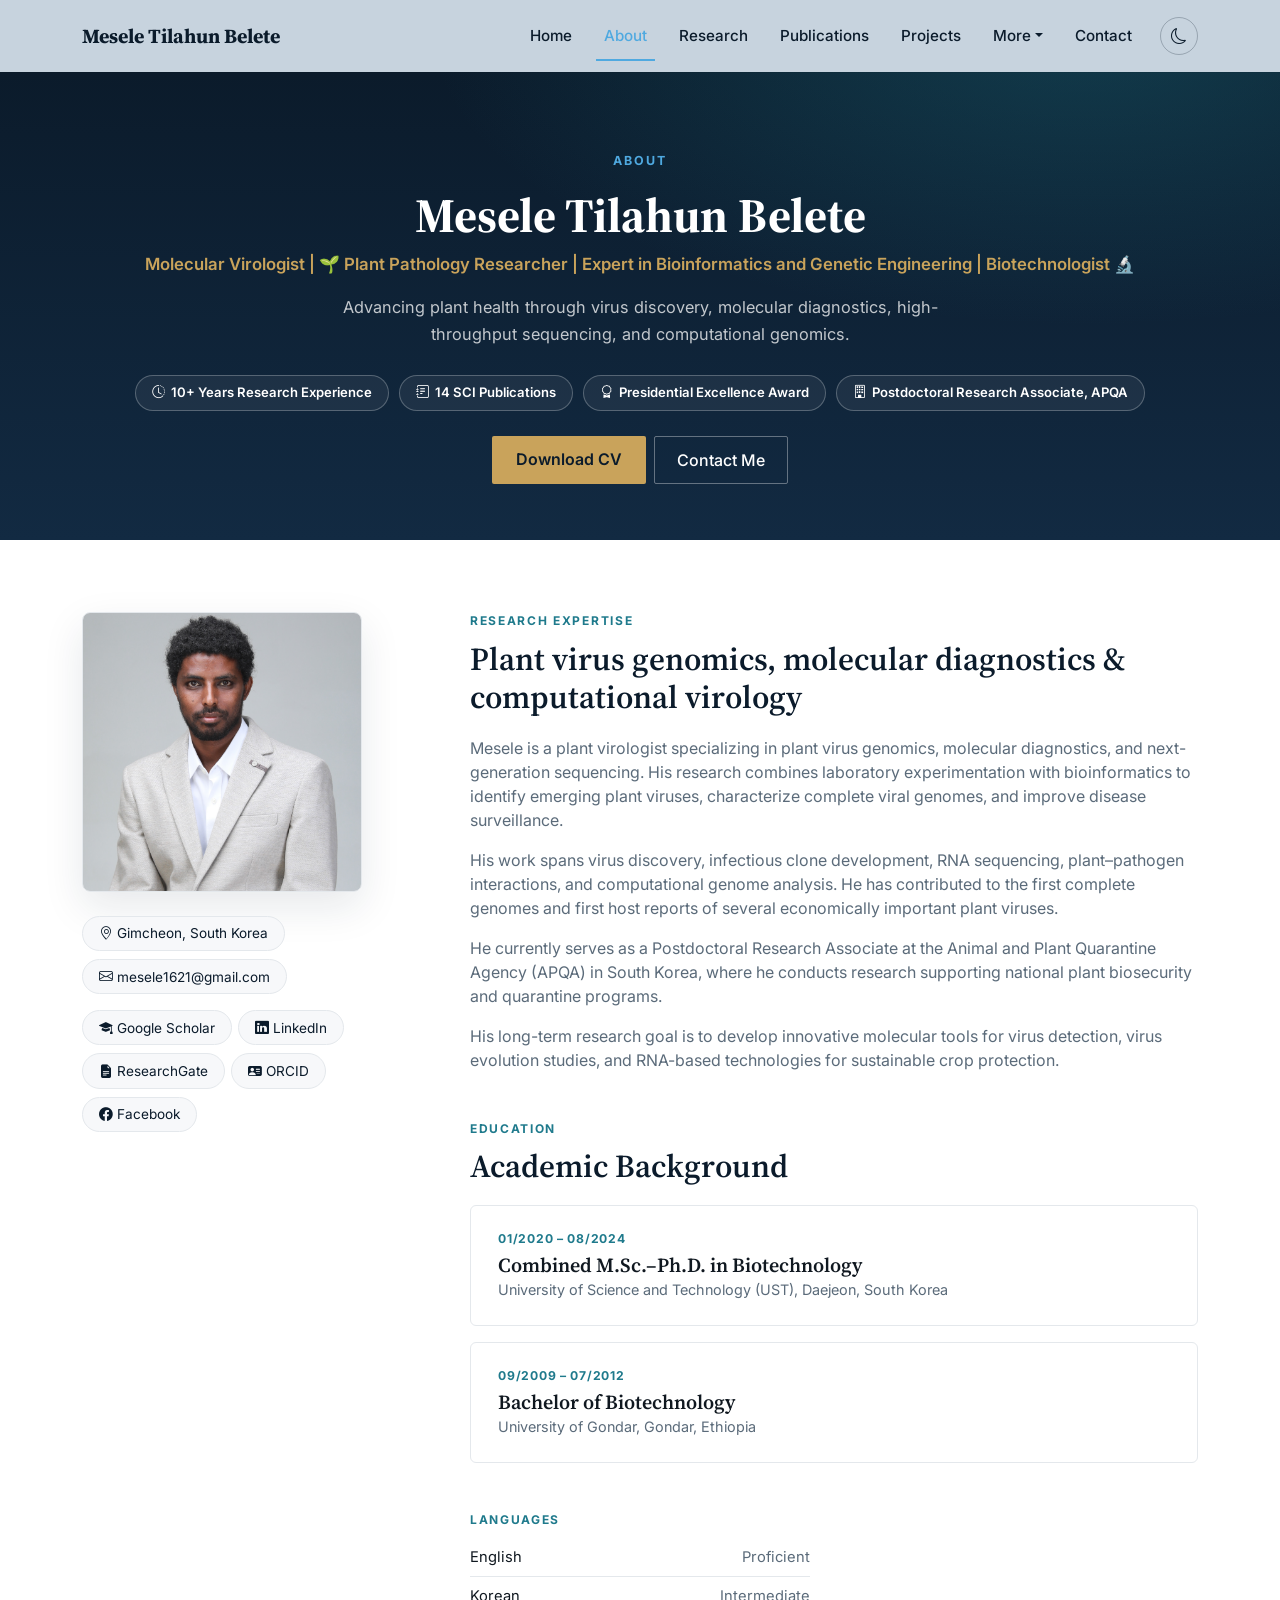
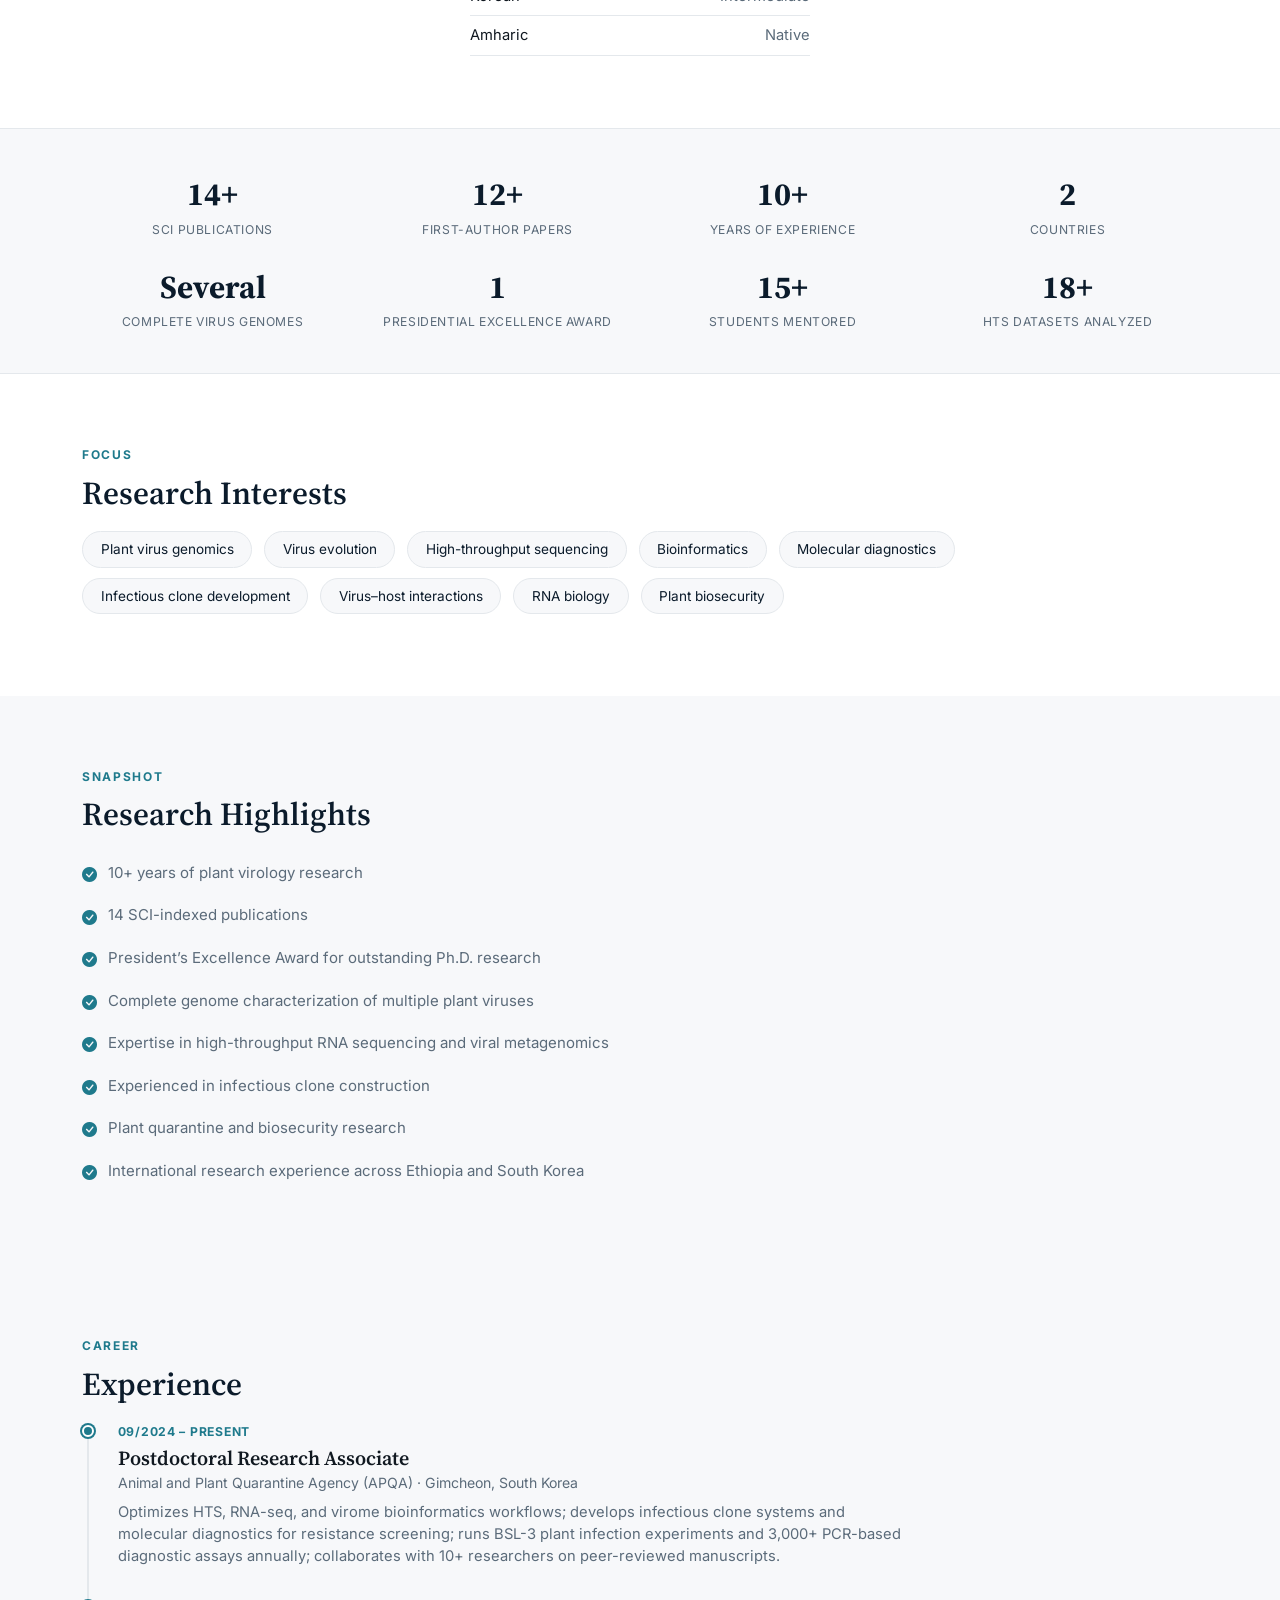
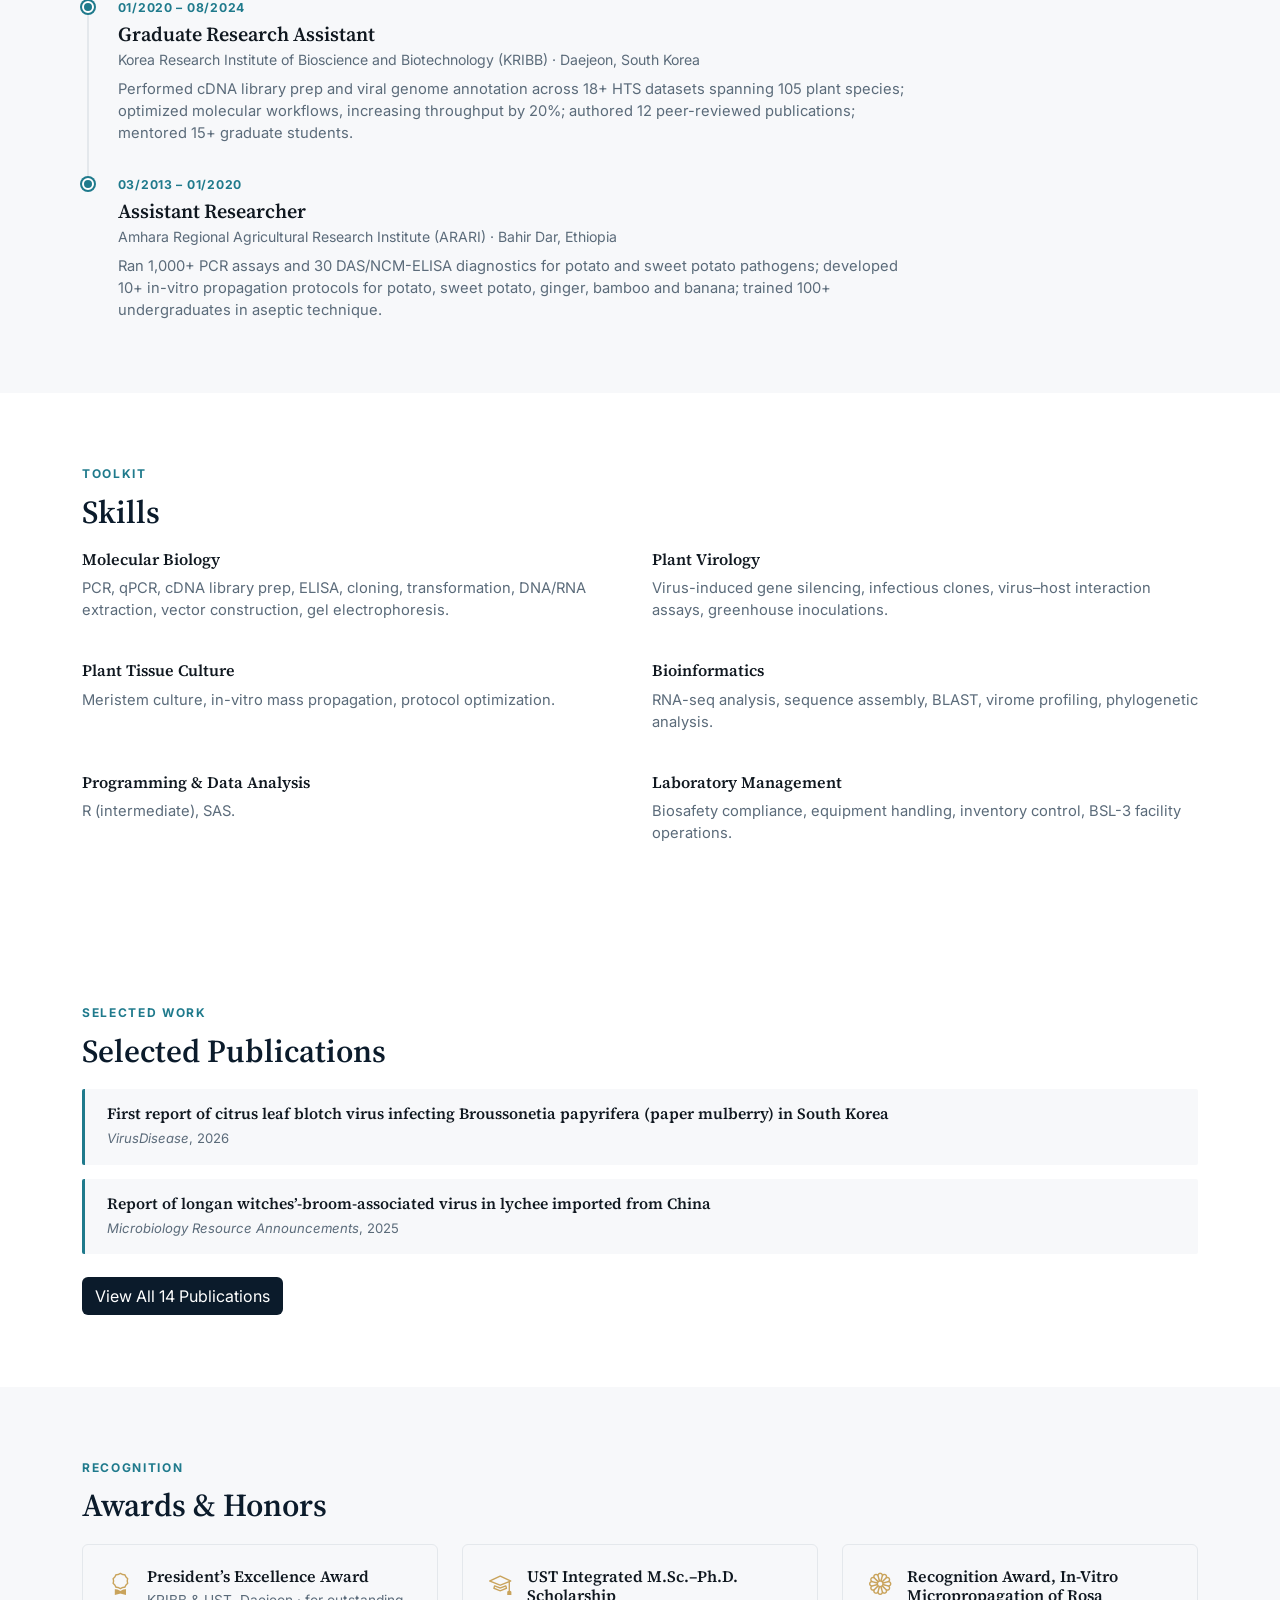
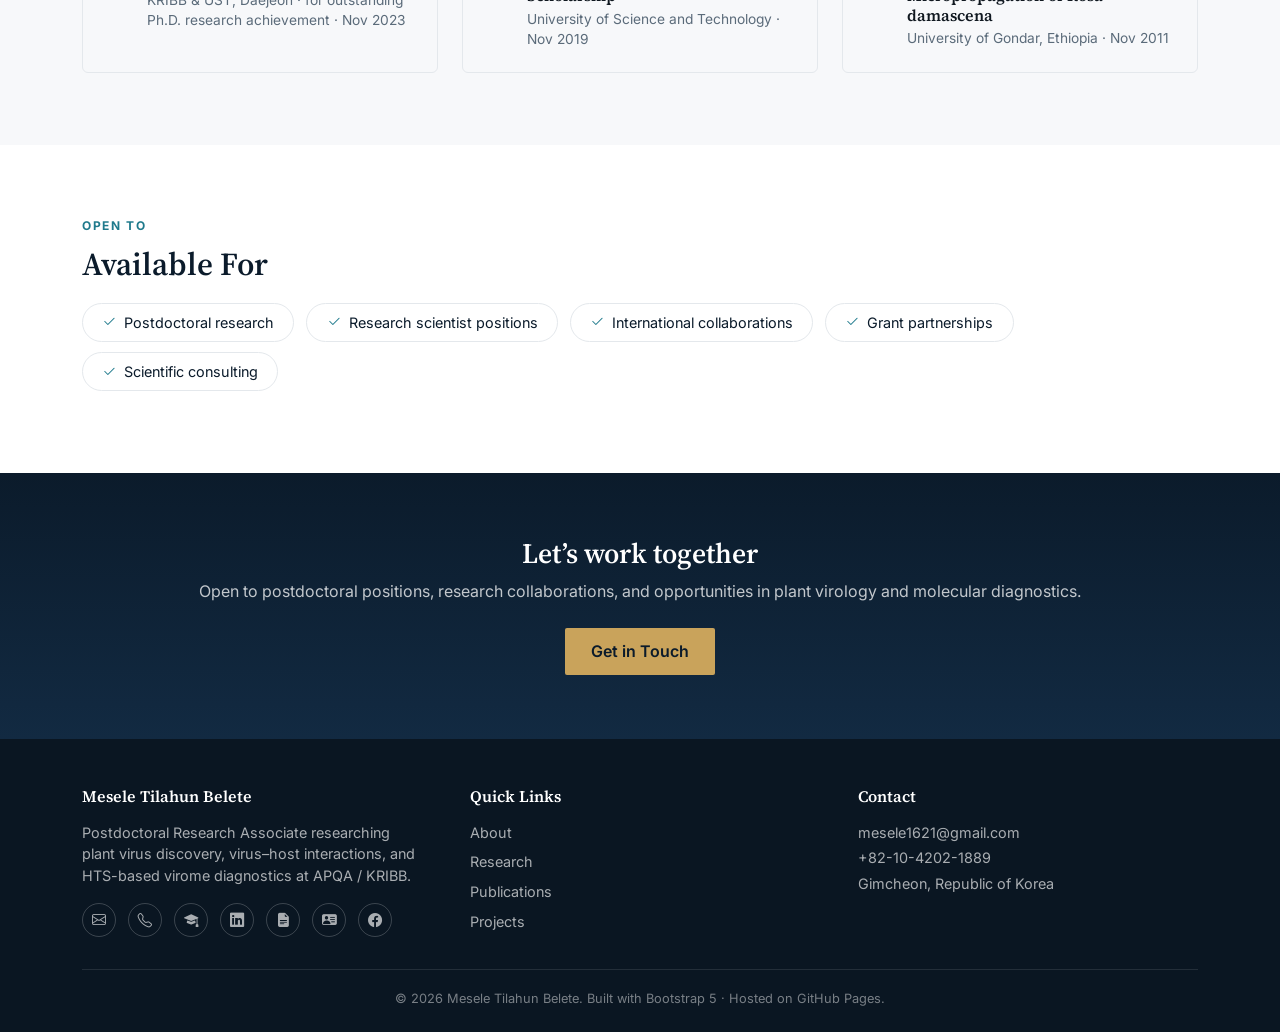
==== commit ebbb3b86: "Add files via upload" ====
--- a/about.html
+++ b/about.html
@@ -148,7 +148,7 @@
   <div class="container">
     <div class="section-kicker">About</div>
     <h1>Mesele Tilahun Belete</h1>
-    <div class="role-line">Plant Virologist | Molecular Biologist | Plant Bioinformatics Researcher</div>
+    <div class="role-line">Molecular Virologist | &#127793; Plant Pathology Researcher | Expert in Bioinformatics and Genetic Engineering | Biotechnologist &#128300;</div>
     <p>Advancing plant health through virus discovery, molecular diagnostics, high-throughput sequencing, and computational genomics.</p>
     <div class="fact-chips">
       <span class="fact-chip"><i class="bi bi-clock-history"></i>10+ Years Research Experience</span>
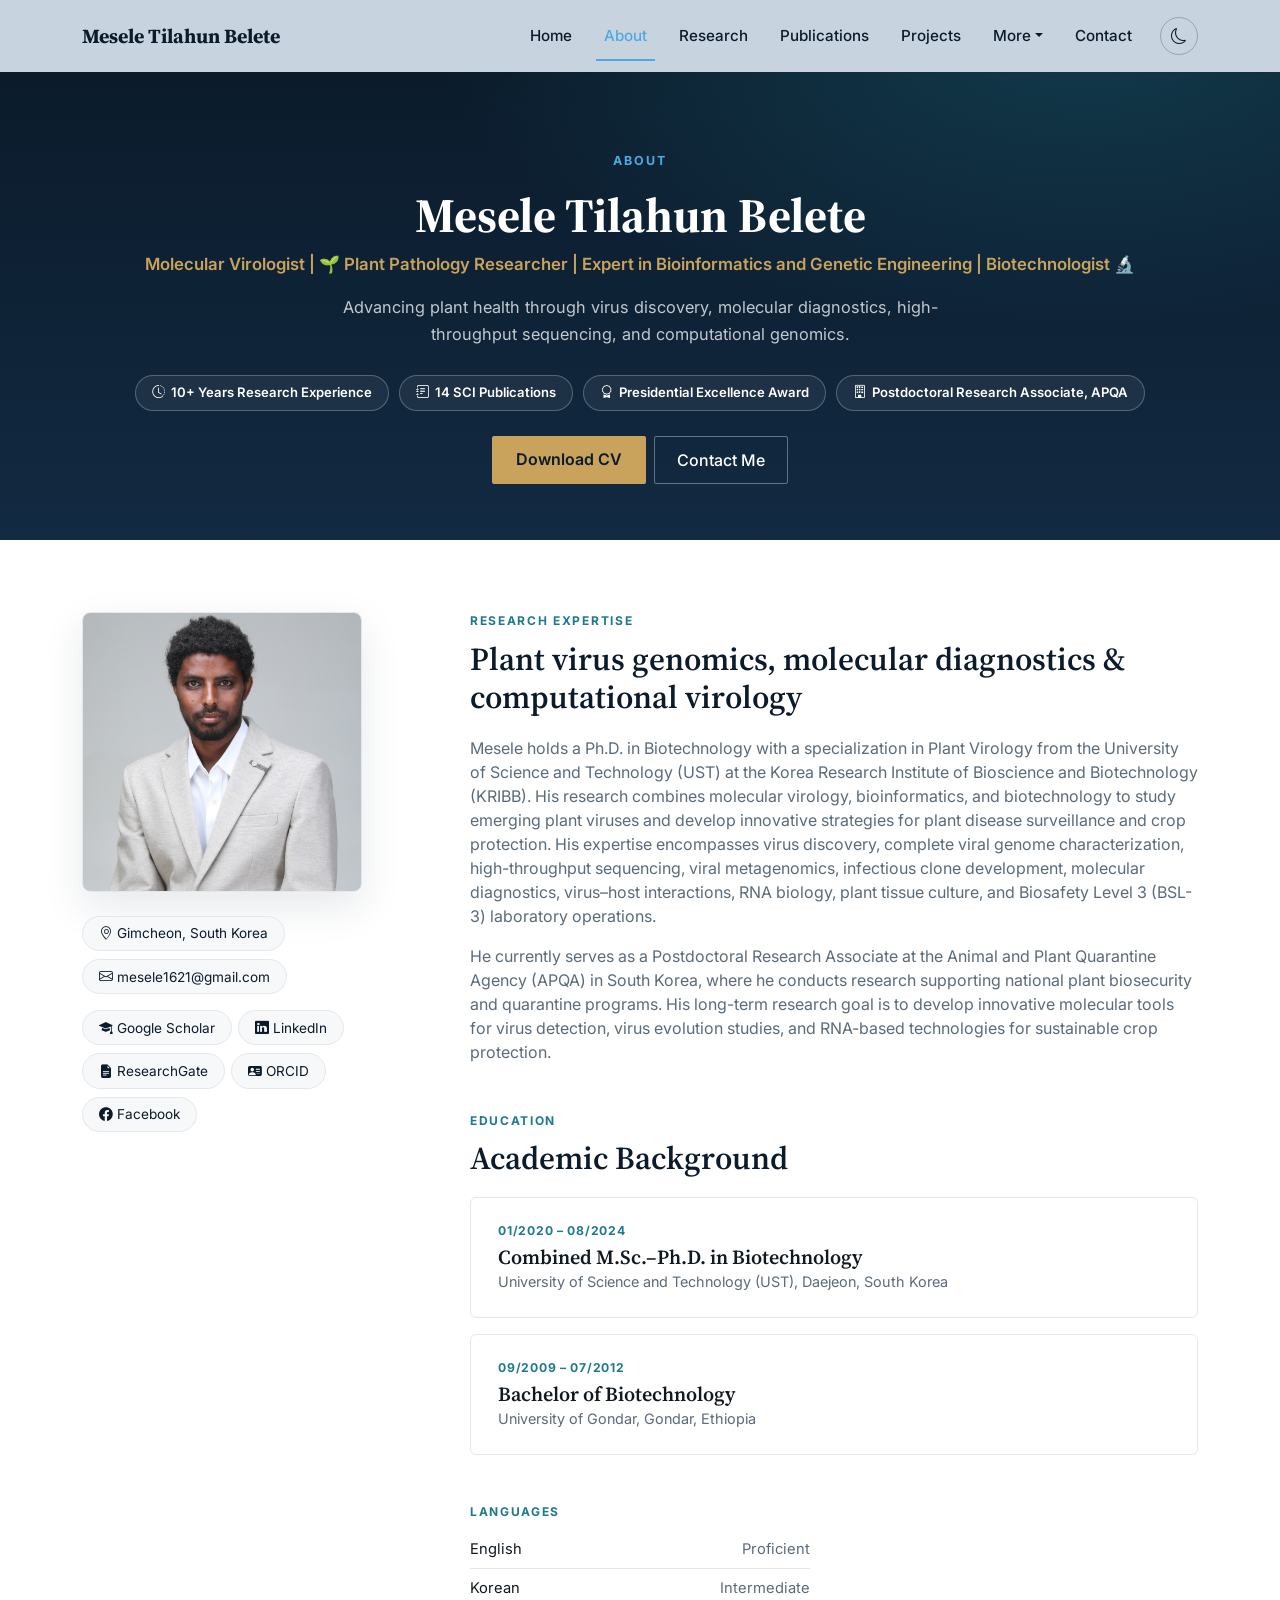
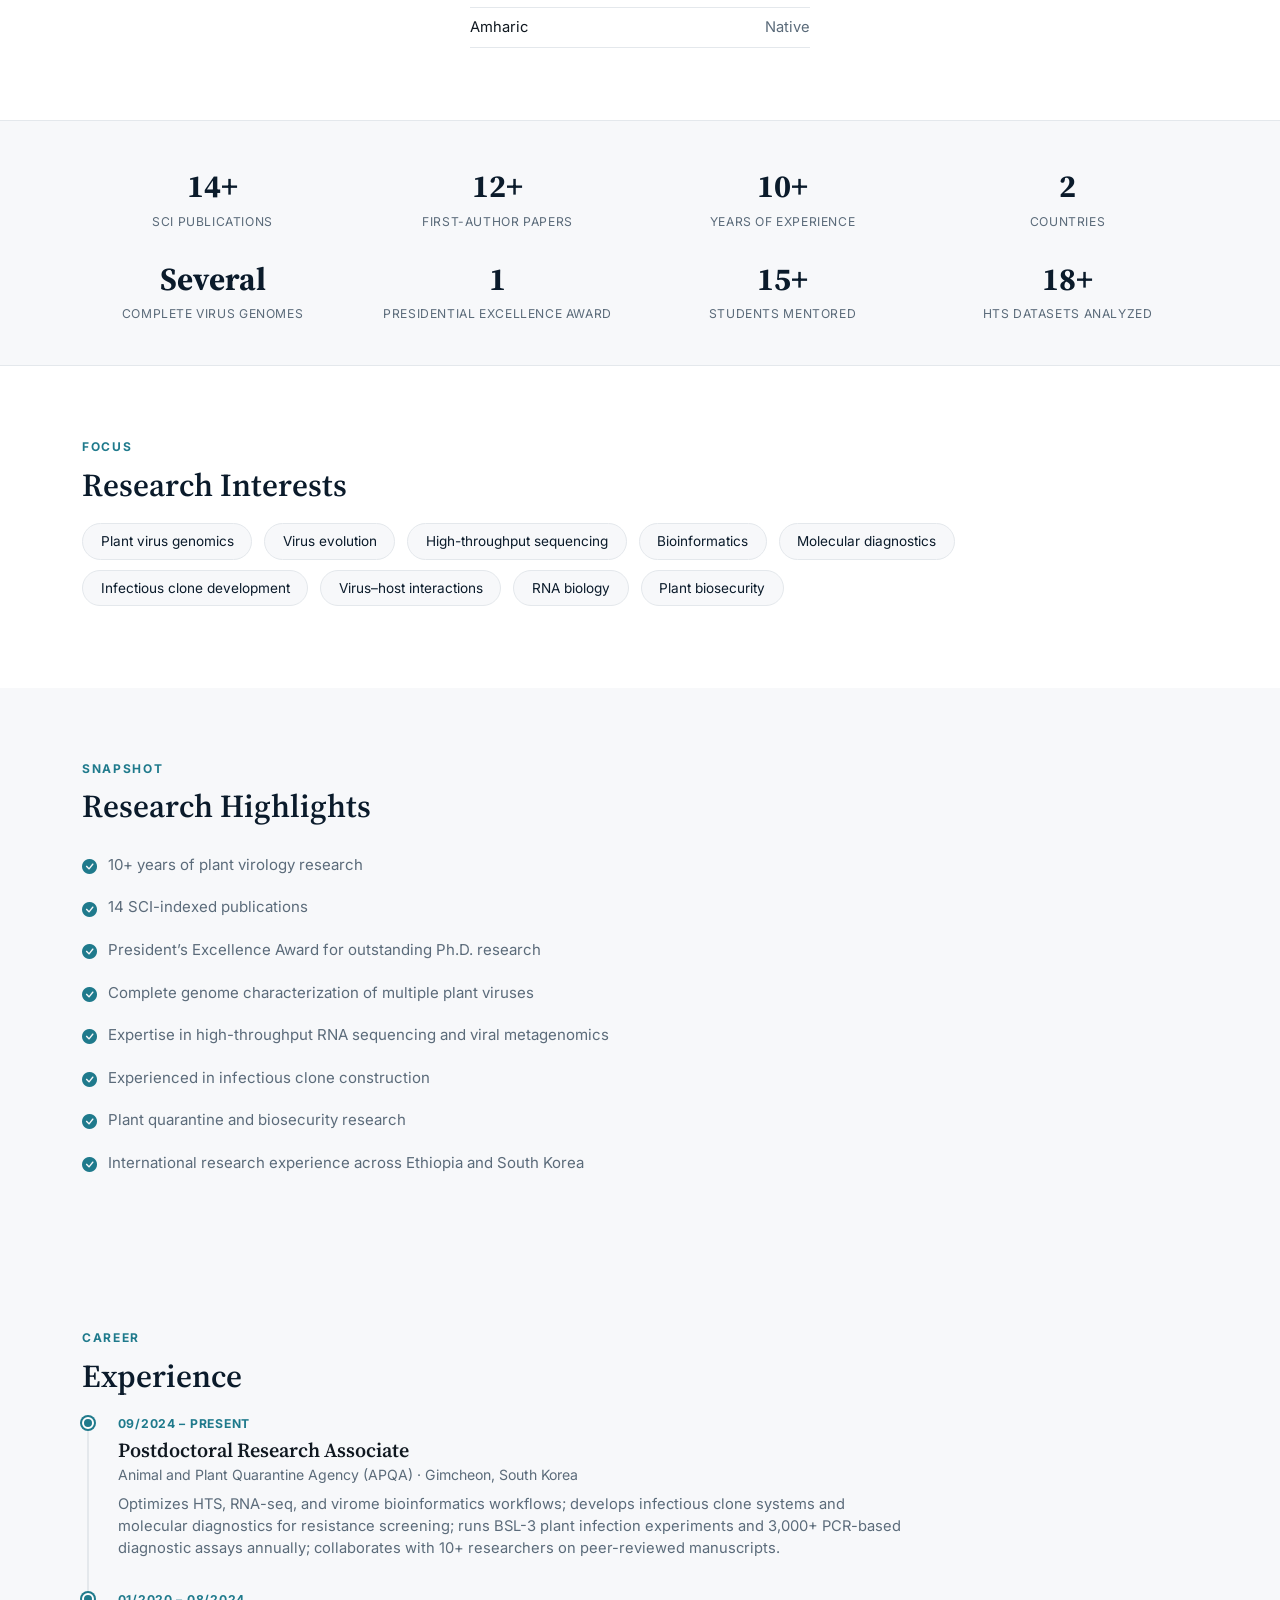
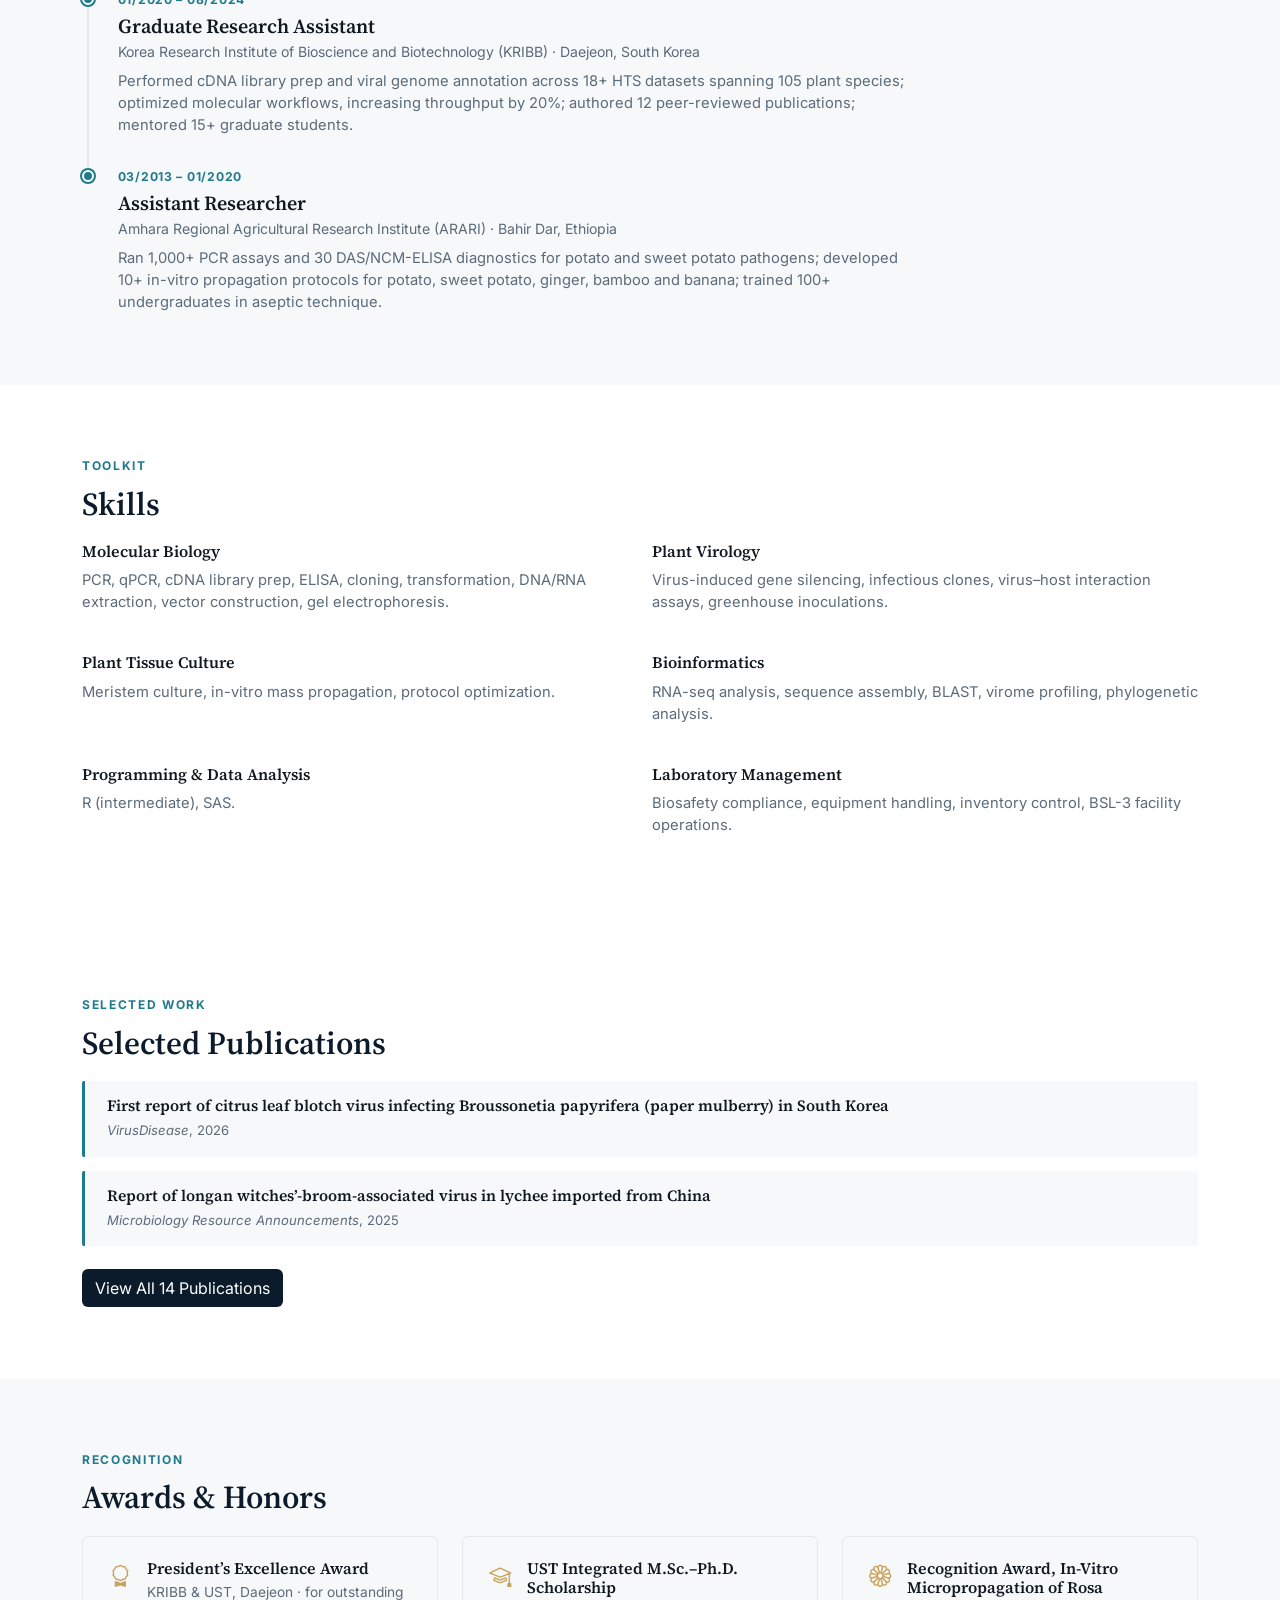
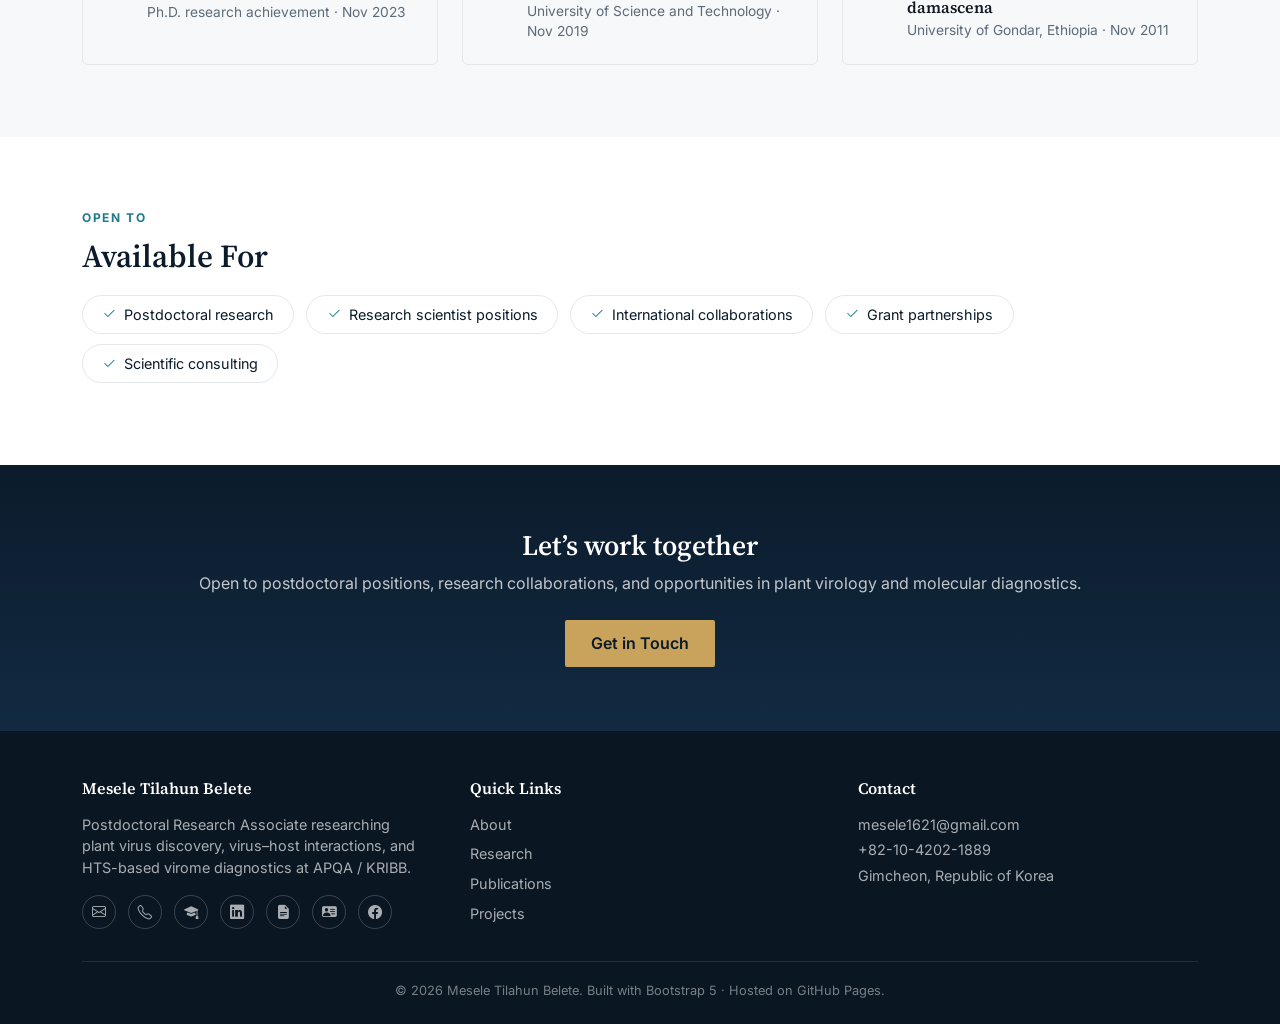
==== commit 789d086f: "Add files via upload" ====
--- a/about.html
+++ b/about.html
@@ -183,10 +183,8 @@
       <div class="col-lg-8">
         <div class="section-kicker">Research Expertise</div>
         <h2 class="section-title">Plant virus genomics, molecular diagnostics &amp; computational virology</h2>
-        <p style="color:var(--muted);">Mesele is a plant virologist specializing in plant virus genomics, molecular diagnostics, and next-generation sequencing. His research combines laboratory experimentation with bioinformatics to identify emerging plant viruses, characterize complete viral genomes, and improve disease surveillance.</p>
-        <p style="color:var(--muted);">His work spans virus discovery, infectious clone development, RNA sequencing, plant&ndash;pathogen interactions, and computational genome analysis. He has contributed to the first complete genomes and first host reports of several economically important plant viruses.</p>
-        <p style="color:var(--muted);">He currently serves as a Postdoctoral Research Associate at the Animal and Plant Quarantine Agency (APQA) in South Korea, where he conducts research supporting national plant biosecurity and quarantine programs.</p>
-        <p style="color:var(--muted);">His long-term research goal is to develop innovative molecular tools for virus detection, virus evolution studies, and RNA-based technologies for sustainable crop protection.</p>
+        <p style="color:var(--muted);">Mesele holds a Ph.D. in Biotechnology with a specialization in Plant Virology from the University of Science and Technology (UST) at the Korea Research Institute of Bioscience and Biotechnology (KRIBB). His research combines molecular virology, bioinformatics, and biotechnology to study emerging plant viruses and develop innovative strategies for plant disease surveillance and crop protection. His expertise encompasses virus discovery, complete viral genome characterization, high-throughput sequencing, viral metagenomics, infectious clone development, molecular diagnostics, virus&ndash;host interactions, RNA biology, plant tissue culture, and Biosafety Level 3 (BSL-3) laboratory operations.</p>
+        <p style="color:var(--muted);">He currently serves as a Postdoctoral Research Associate at the Animal and Plant Quarantine Agency (APQA) in South Korea, where he conducts research supporting national plant biosecurity and quarantine programs. His long-term research goal is to develop innovative molecular tools for virus detection, virus evolution studies, and RNA-based technologies for sustainable crop protection.</p>
 
         <div class="section-kicker mt-5">Education</div>
         <h2 class="section-title">Academic Background</h2>
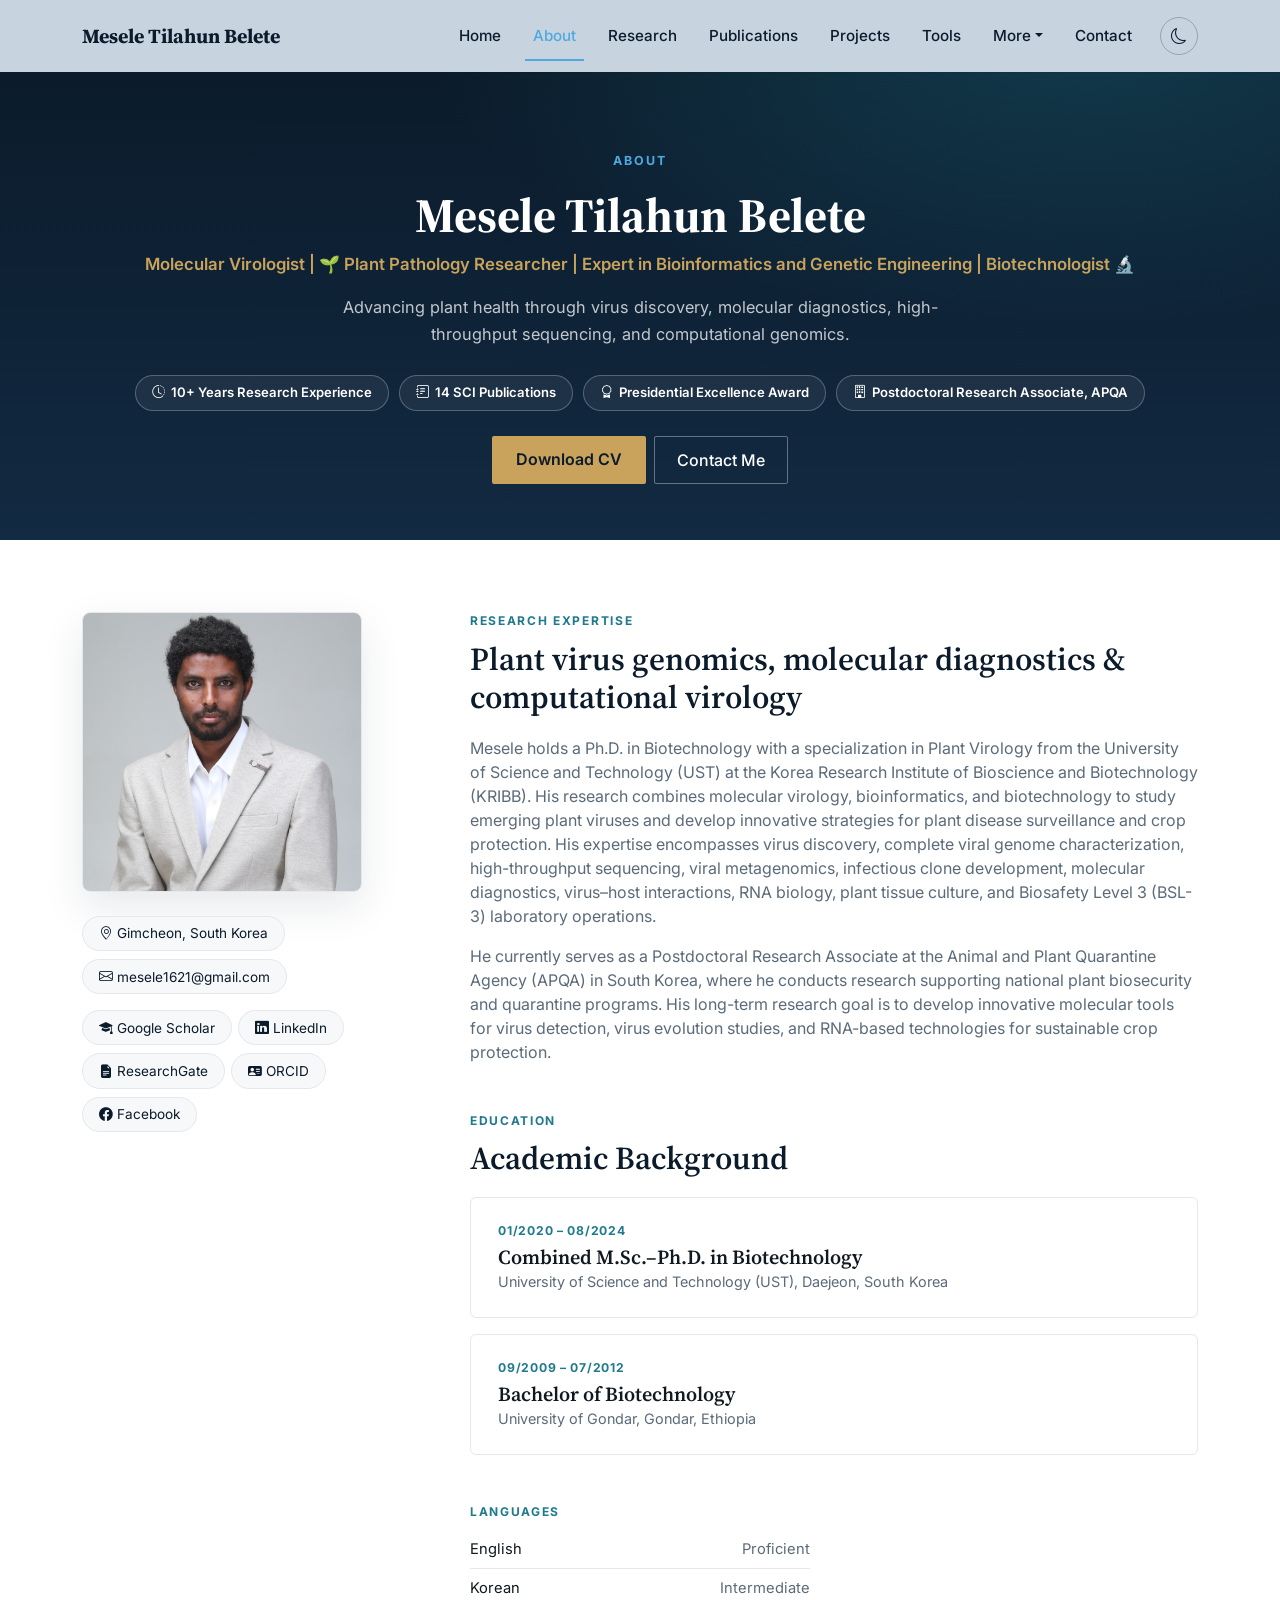
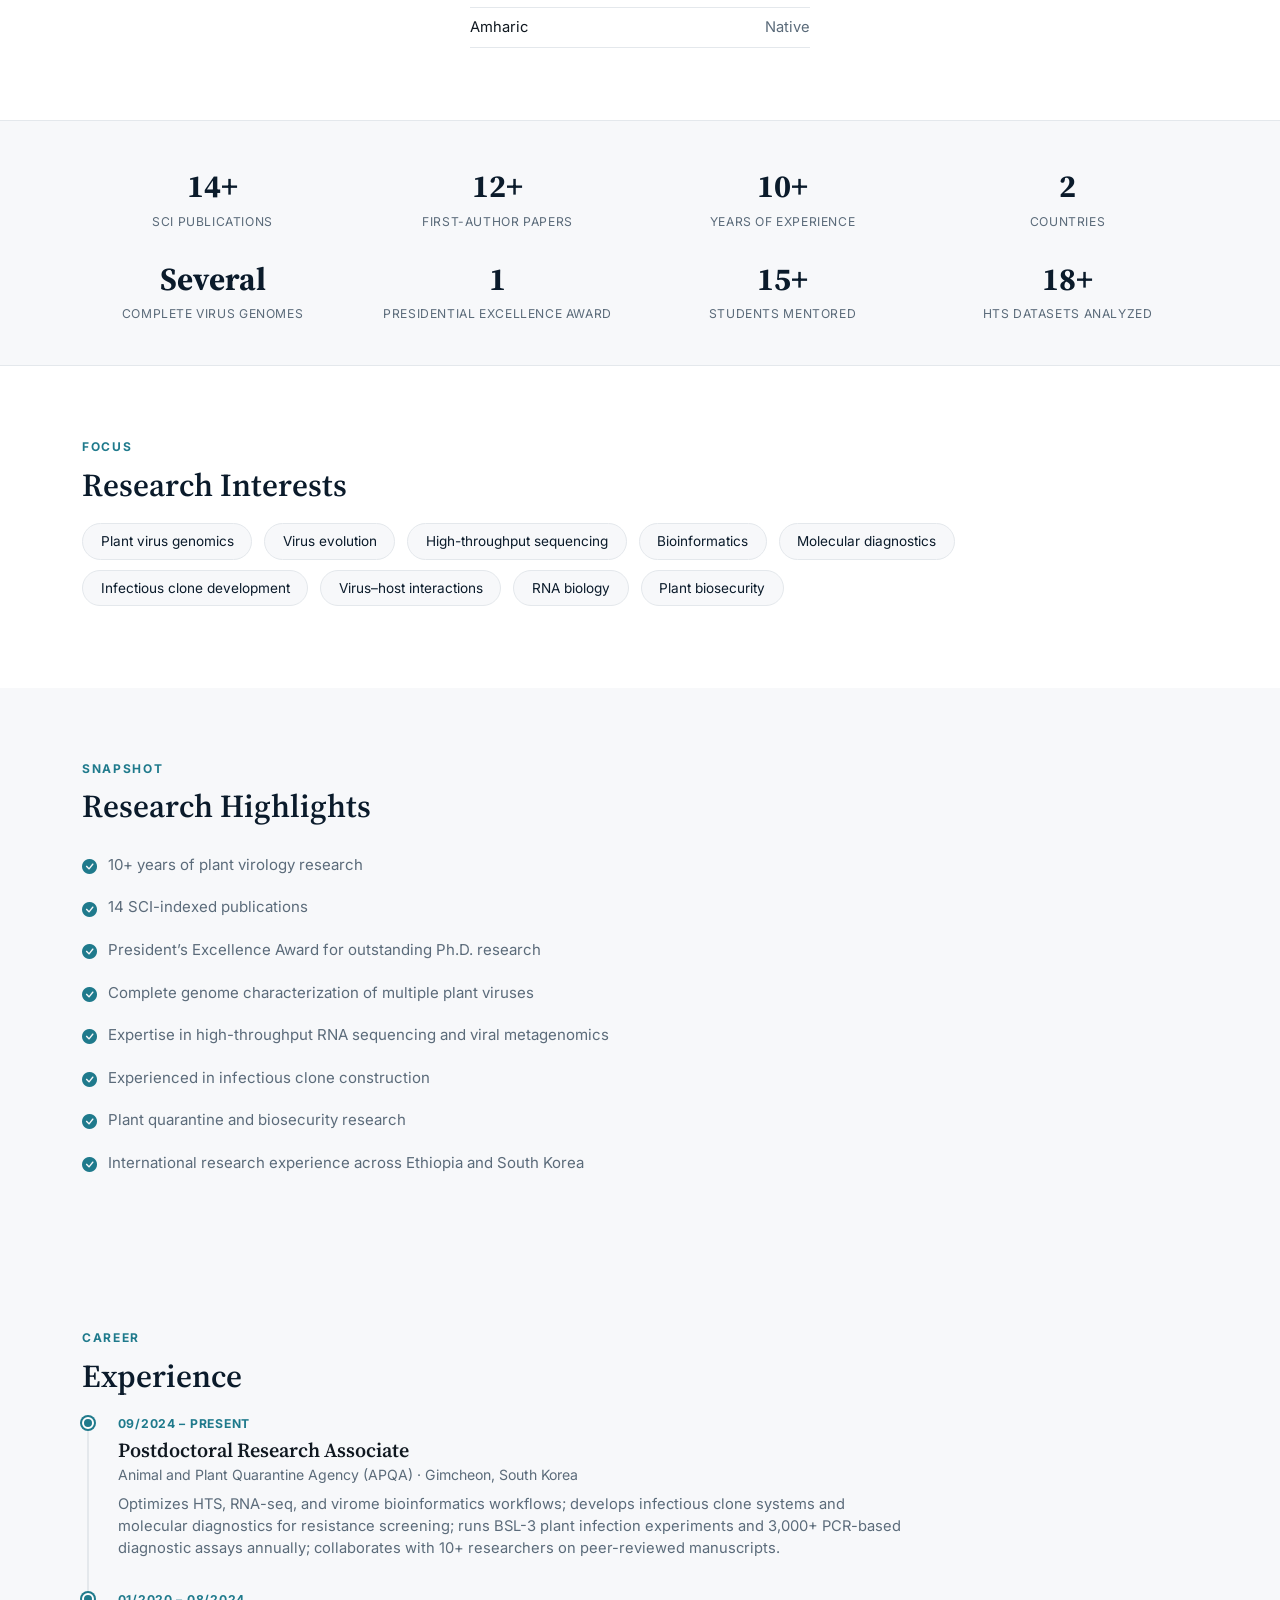
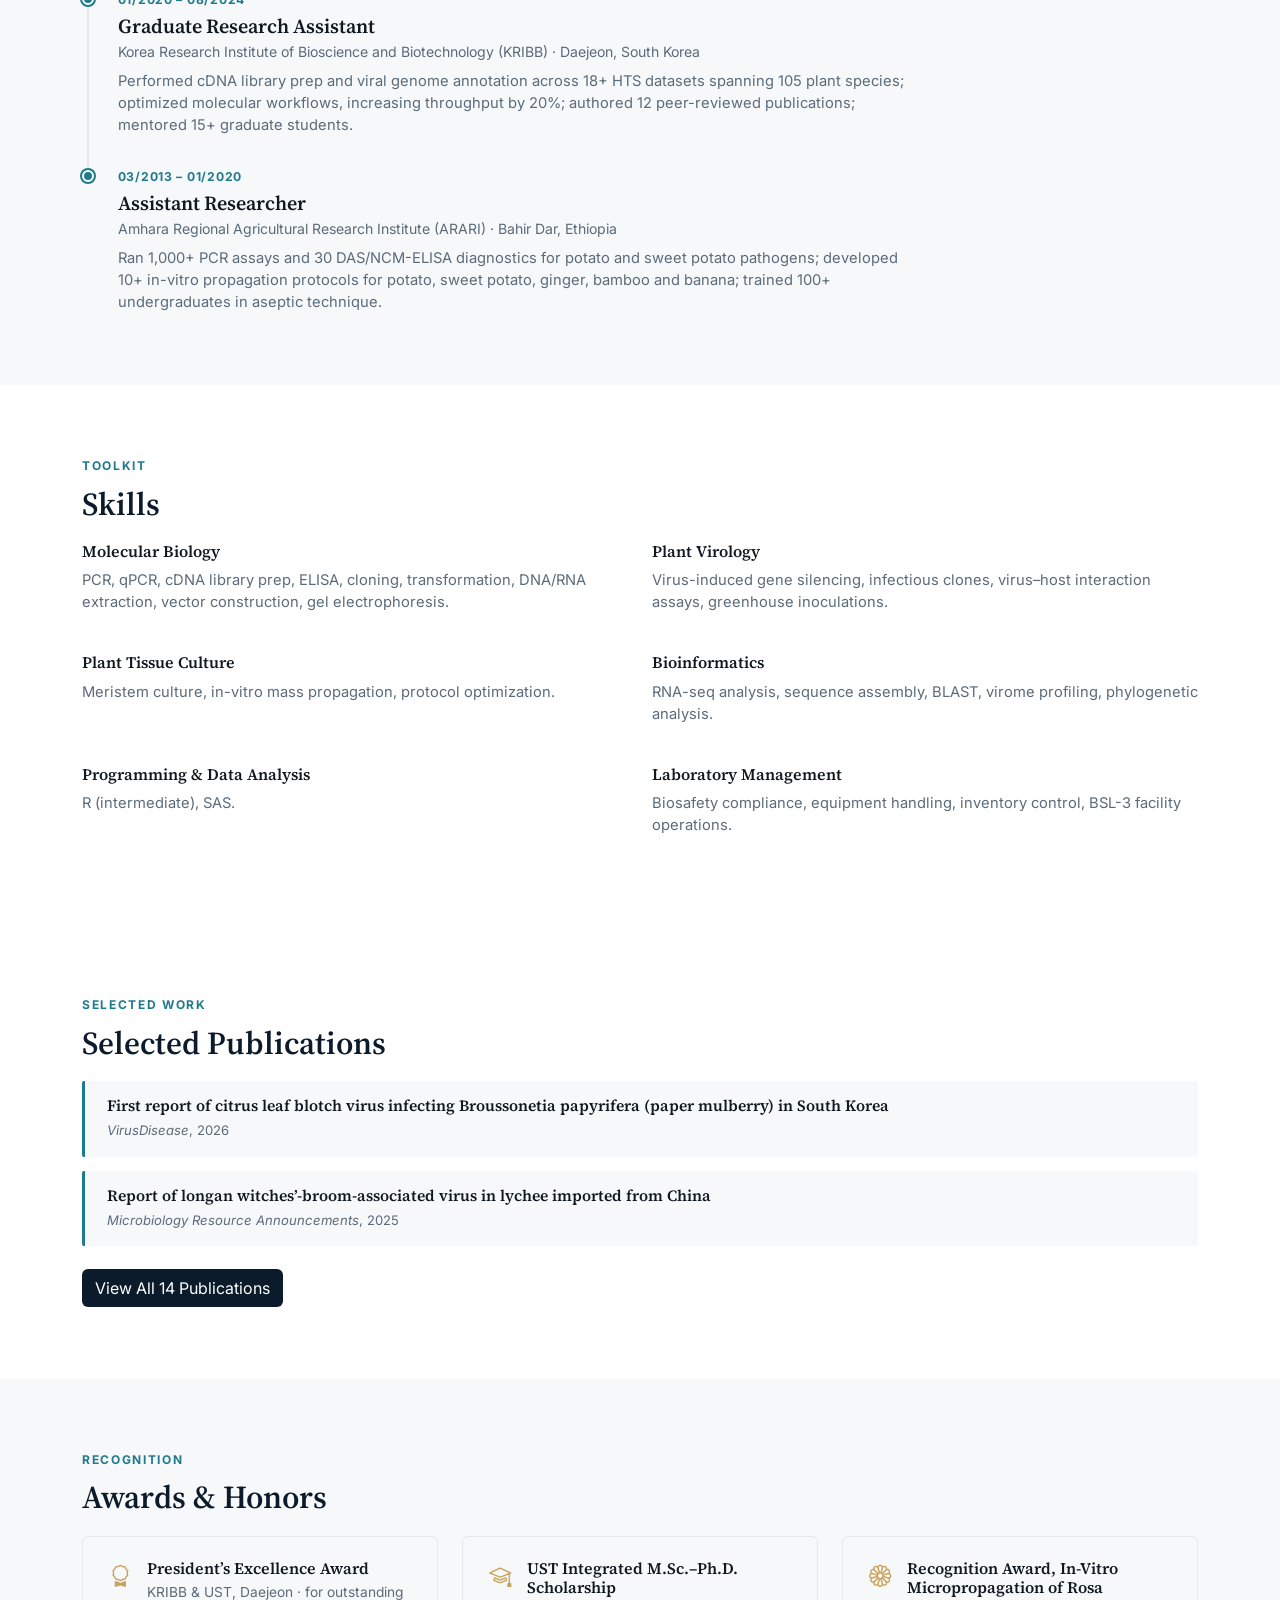
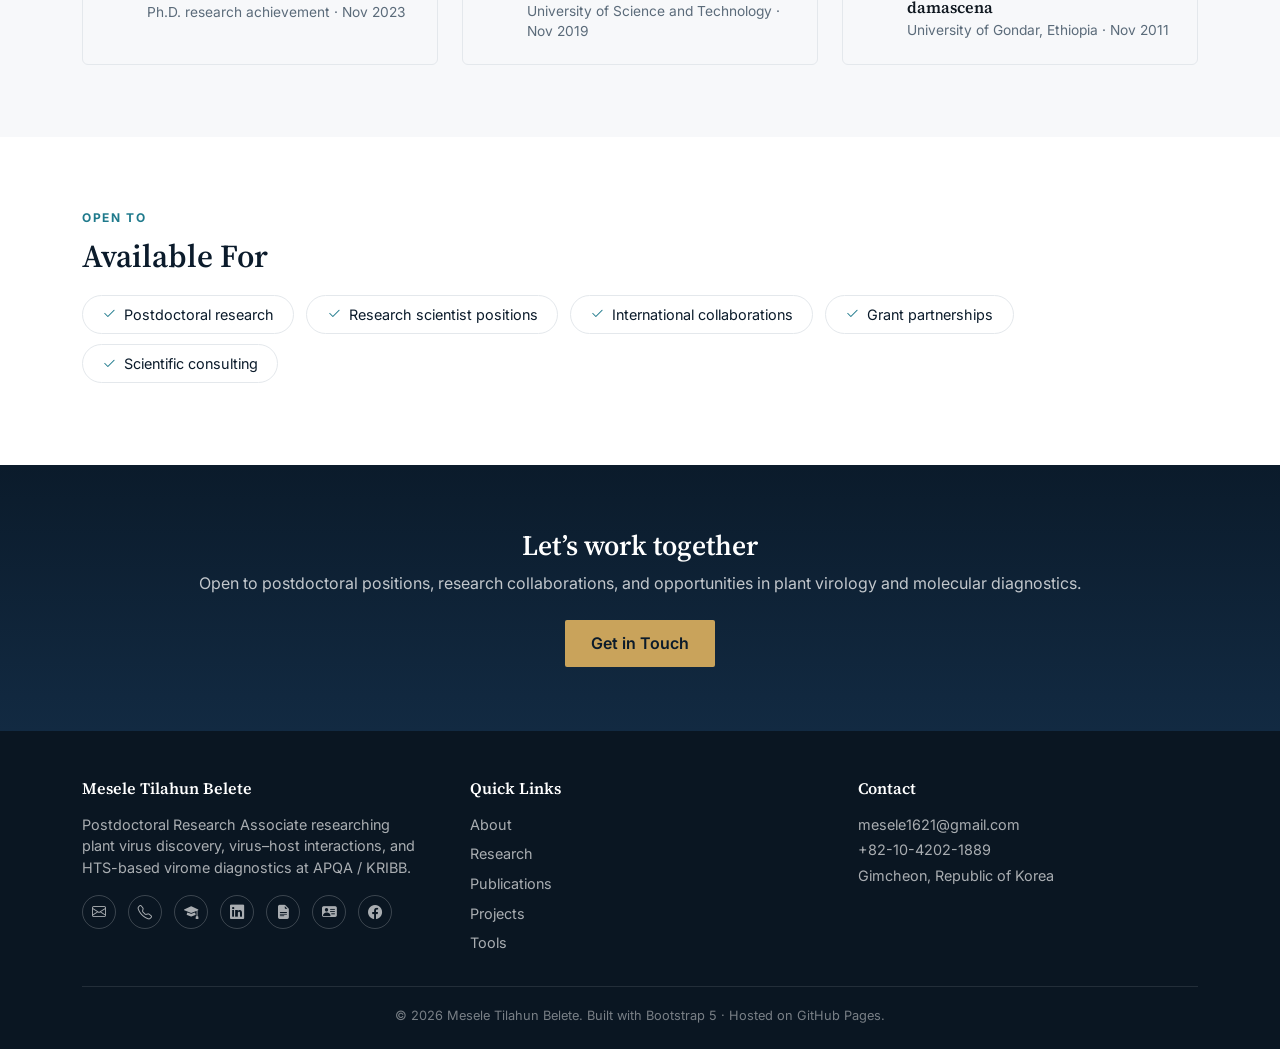
==== commit be993bea: "Add files via upload" ====
--- a/about.html
+++ b/about.html
@@ -124,6 +124,7 @@
         <li class="nav-item"><a class="nav-link" href="research.html">Research</a></li>
         <li class="nav-item"><a class="nav-link" href="publications.html">Publications</a></li>
         <li class="nav-item"><a class="nav-link" href="projects.html">Projects</a></li>
+        <li class="nav-item"><a class="nav-link" href="tools.html">Tools</a></li>
         <li class="nav-item dropdown">
           <a class="nav-link dropdown-toggle" href="#" role="button" data-bs-toggle="dropdown">More</a>
           <ul class="dropdown-menu dropdown-menu-end">
@@ -445,6 +446,7 @@
           <a href="research.html">Research</a>
           <a href="publications.html">Publications</a>
           <a href="projects.html">Projects</a>
+          <a href="tools.html">Tools</a>
         </div>
       </div>
       <div class="col-lg-4">
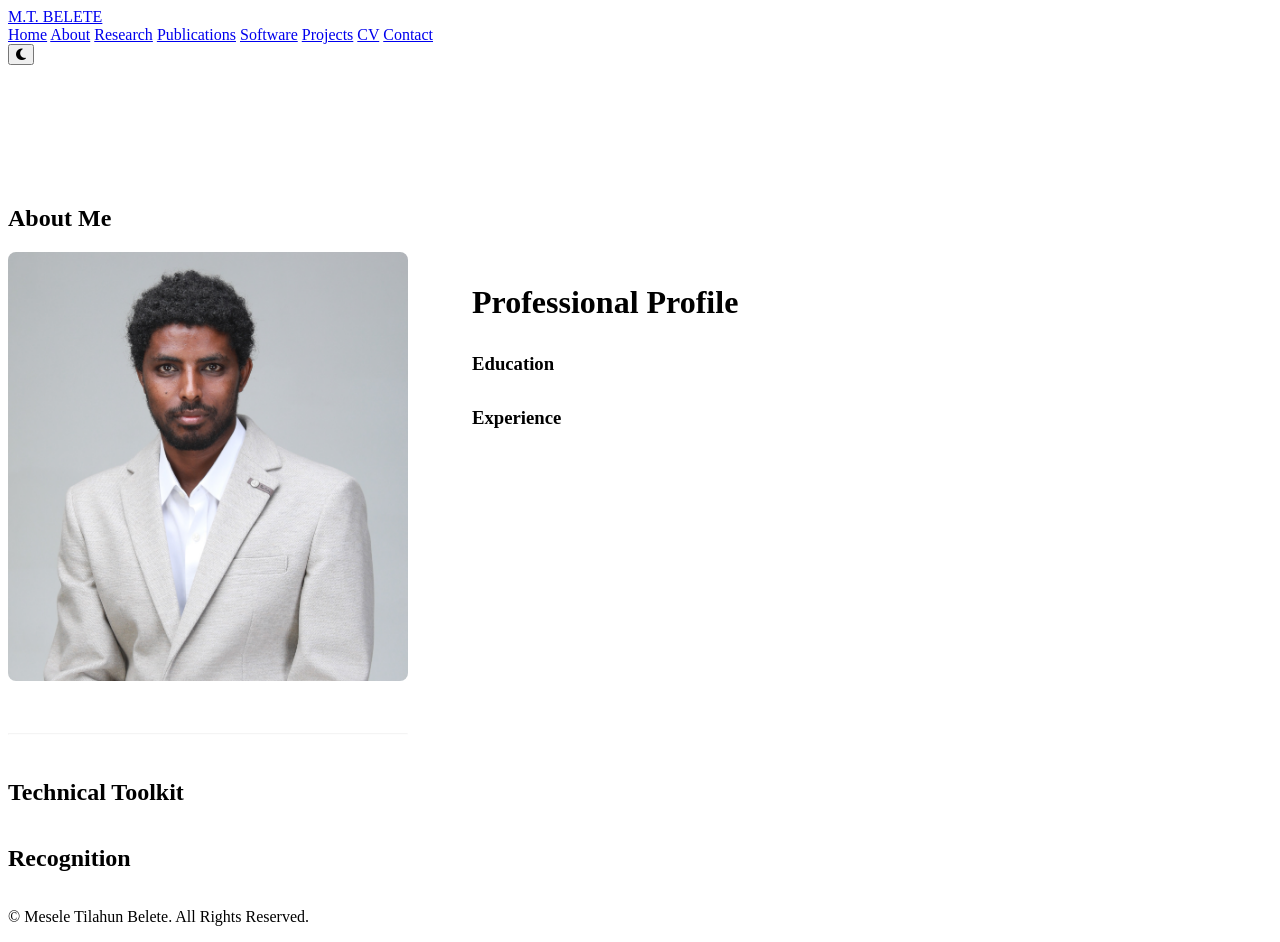
==== commit fcb5f1ab: "Add files via upload" ====
--- a/about.html
+++ b/about.html
@@ -1,474 +1,150 @@
-<!doctype html>
+<!DOCTYPE html>
 <html lang="en">
 <head>
-<meta charset="UTF-8">
-<meta name="viewport" content="width=device-width, initial-scale=1.0">
-<title>About | Mesele Tilahun Belete</title>
-<meta name="description" content="About Mesele Tilahun Belete — Postdoctoral Research Associate specializing in plant virology, biotechnology, and tissue culture.">
+    <meta charset="UTF-8">
+    <meta name="viewport" content="width=device-width, initial-scale=1.0">
+    <title>About | Mesele Tilahun Belete</title>
+    <link rel="preconnect" href="https://fonts.googleapis.com">
+    <link rel="preconnect" href="https://fonts.gstatic.com" crossorigin>
+    <link href="https://fonts.googleapis.com/css2?family=Inter:wght@300;400;500;600;700;800&display=swap" rel="stylesheet">
+    <link rel="stylesheet" href="https://cdnjs.cloudflare.com/ajax/libs/font-awesome/6.4.0/css/all.min.css">
+    <link rel="stylesheet" href="assets/css/main.css">
+</head>
+<body data-page="about">
+    
+    <nav class="navbar">
+        <div class="container nav-content">
+            <a href="index.html" class="nav-logo">M.T. BELETE</a>
+            <div class="nav-links">
+                <a href="index.html" class="nav-link">Home</a>
+                <a href="about.html" class="nav-link active">About</a>
+                <a href="research.html" class="nav-link">Research</a>
+                <a href="publications.html" class="nav-link">Publications</a>
+                <a href="software.html" class="nav-link">Software</a>
+                <a href="projects.html" class="nav-link">Projects</a>
+                <a href="cv.html" class="nav-link">CV</a>
+                <a href="contact.html" class="nav-link">Contact</a>
+            </div>
+            <button id="theme-toggle"><i class="fas fa-moon"></i></button>
+        </div>
+    </nav>
 
-<link href="https://cdn.jsdelivr.net/npm/bootstrap@5.3.3/dist/css/bootstrap.min.css" rel="stylesheet">
-<link rel="stylesheet" href="https://cdn.jsdelivr.net/npm/bootstrap-icons@1.11.3/font/bootstrap-icons.css">
-<link rel="preconnect" href="https://fonts.googleapis.com">
-<link href="https://fonts.googleapis.com/css2?family=Source+Serif+4:wght@500;600;700&family=Inter:wght@400;500;600;700&display=swap" rel="stylesheet">
+    <main class="container" style="padding-top: 120px;">
+        <section class="about-header fade-in">
+            <div class="section-header">
+                <h2>About Me</h2>
+            </div>
+            <div style="display: grid; grid-template-columns: 1fr 2fr; gap: 4rem; align-items: start;">
+                <div class="glass-card">
+                    <img src="images/profile.jpg" alt="Profile" style="width: 100%; border-radius: 8px; margin-bottom: 1.5rem;">
+                    <h3 id="profile-name"></h3>
+                    <p id="profile-role" style="color: var(--accent); font-weight: 600;"></p>
+                    <hr style="margin: 1.5rem 0; opacity: 0.1;">
+                    <div id="contact-info">
+                        <!-- Populated via JS -->
+                    </div>
+                </div>
+                <div>
+                    <h3 style="font-size: 2rem; margin-bottom: 1.5rem;">Professional Profile</h3>
+                    <p id="long-bio" style="font-size: 1.1rem; margin-bottom: 2rem;"></p>
+                    
+                    <h3>Education</h3>
+                    <div id="education-list" style="margin-bottom: 2rem;">
+                        <!-- Populated via JS -->
+                    </div>
 
-<style>
-  :root{
-    --navy:#0b1b2b;--navy-2:#122a42;--accent:#1f7a8c;--accent-2:#c9a35b;--sky:#4fa9e0;
-    --ink:#101820;--muted:#5b6b7a;--paper:#f7f8fa;--line:#e4e8ec;--nav-bg:#c7d3de;
-  }
-  html{scroll-behavior:smooth;}
-  body{font-family:'Inter',system-ui,sans-serif;color:var(--ink);background:#fff;}
-  h1,h2,h3,.display-font{font-family:'Source Serif 4',Georgia,serif;}
-  a{text-decoration:none;}
+                    <h3>Experience</h3>
+                    <div id="experience-list">
+                        <!-- Populated via JS -->
+                    </div>
+                </div>
+            </div>
+        </section>
 
-  .navbar{background:var(--nav-bg);padding:1rem 0;box-shadow:0 1px 0 rgba(0,0,0,.05);}
-  .navbar .navbar-brand{font-family:'Source Serif 4',serif;font-weight:700;color:var(--navy) !important;}
-  .navbar .nav-link{color:var(--navy) !important;font-size:.95rem;font-weight:500;margin:0 .5rem;position:relative;}
-  .navbar .nav-link.active{color:var(--sky) !important;}
-  .navbar .nav-link.active::after{content:"";position:absolute;left:0;right:0;bottom:-6px;height:2px;background:var(--sky);}
-  .navbar .dropdown-menu{border:1px solid var(--line);}
-  .navbar .dropdown-item{font-size:.9rem;}
-  .theme-toggle{width:38px;height:38px;border-radius:50%;border:1px solid rgba(11,27,43,.25);display:flex;align-items:center;justify-content:center;color:var(--navy);background:transparent;margin-left:.75rem;flex:0 0 auto;}
-  .theme-toggle:hover{background:rgba(11,27,43,.08);}
+        <section class="skills-section fade-in">
+            <div class="section-header">
+                <h2>Technical Toolkit</h2>
+            </div>
+            <div id="skills-grid" style="display: grid; grid-template-columns: repeat(auto-fit, minmax(250px, 1fr)); gap: 2rem;">
+                <!-- Populated via JS -->
+            </div>
+        </section>
 
-  .page-hero{
-    background:radial-gradient(1100px 500px at 85% -10%, rgba(31,122,140,.35), transparent 60%),
-      linear-gradient(180deg,var(--navy) 0%, var(--navy-2) 100%);
-    color:#fff;padding:5rem 0 3.5rem;text-align:center;
-  }
-  .page-hero .section-kicker{text-transform:uppercase;letter-spacing:.16em;font-size:.78rem;font-weight:700;color:var(--sky);margin-bottom:1rem;}
-  .page-hero h1{font-size:clamp(2.1rem,4.6vw,3rem);font-weight:700;margin-bottom:.5rem;}
-  .page-hero .role-line{color:var(--accent-2);font-weight:600;font-size:1.05rem;margin-bottom:1rem;}
-  .page-hero p{color:rgba(255,255,255,.75);max-width:640px;margin:0 auto;font-size:1.02rem;line-height:1.7;}
-  .fact-chips{display:flex;flex-wrap:wrap;justify-content:center;gap:.6rem;margin:1.6rem 0;}
-  .fact-chip{
-    display:inline-flex;align-items:center;gap:.4rem;font-size:.82rem;font-weight:600;color:#fff;
-    border:1px solid rgba(255,255,255,.25);border-radius:100px;padding:.45rem 1rem;background:rgba(255,255,255,.06);
-  }
-  .page-hero .btn-primary-cta{background:var(--accent-2);border:none;color:var(--navy);font-weight:600;padding:.7rem 1.5rem;border-radius:2px;}
-  .page-hero .btn-primary-cta:hover{background:#dbb877;color:var(--navy);}
-  .page-hero .btn-ghost{border:1px solid rgba(255,255,255,.35);color:#fff;font-weight:500;padding:.68rem 1.4rem;border-radius:2px;}
-  .page-hero .btn-ghost:hover{background:rgba(255,255,255,.08);color:#fff;}
+        <section class="awards-section fade-in">
+            <div class="section-header">
+                <h2>Recognition</h2>
+            </div>
+            <div id="awards-list" style="display: grid; grid-template-columns: repeat(auto-fit, minmax(300px, 1fr)); gap: 2rem;">
+                <!-- Populated via JS -->
+            </div>
+        </section>
+    </main>
 
-  .stats-grid{background:var(--paper);border-top:1px solid var(--line);border-bottom:1px solid var(--line);padding:2.6rem 0;}
-  .stats-grid .stat-num{font-family:'Source Serif 4',serif;font-size:2rem;font-weight:700;color:var(--navy);margin-bottom:.15rem;}
-  .stats-grid .stat-label{font-size:.76rem;color:var(--muted);text-transform:uppercase;letter-spacing:.05em;}
+    <footer>
+        <div class="container">
+            <div class="footer-bottom">
+                <p>&copy; <span id="copyright-year"></span> Mesele Tilahun Belete. All Rights Reserved.</p>
+            </div>
+        </div>
+    </footer>
 
-  .tag-pill{display:inline-block;font-size:.85rem;color:var(--navy);background:var(--paper);border:1px solid var(--line);border-radius:100px;padding:.45rem 1.1rem;margin:0 .5rem .6rem 0;}
+    <script src="assets/js/main.js"></script>
+    <script>
+        function renderAbout(data) {
+            document.getElementById('profile-name').textContent = data.profile.name;
+            document.getElementById('profile-role').textContent = data.profile.title;
+            document.getElementById('long-bio').textContent = data.profile.long_bio;
 
-  .check-list{list-style:none;padding:0;margin:0;}
-  .check-list li{display:flex;gap:.7rem;padding:.55rem 0;color:var(--muted);font-size:.94rem;}
-  .check-list li i{color:var(--accent);margin-top:.15rem;flex:0 0 auto;}
+            const contact = document.getElementById('contact-info');
+            contact.innerHTML = `
+                <p><i class="fas fa-envelope"></i> ${data.profile.email}</p>
+                <p><i class="fas fa-phone"></i> ${data.profile.phone}</p>
+                <p><i class="fas fa-map-marker-alt"></i> ${data.profile.location}</p>
+            `;
 
-  .mini-pub{border-left:3px solid var(--accent);padding:1rem 1.4rem;margin-bottom:.9rem;background:var(--paper);border-radius:2px;}
-  .mini-pub h6{font-family:'Source Serif 4',serif;font-weight:600;font-size:.98rem;margin-bottom:.3rem;}
-  .mini-pub .pub-meta{color:var(--muted);font-size:.82rem;}
+            const edu = document.getElementById('education-list');
+            data.education.forEach(e => {
+                edu.innerHTML += `
+                    <div class="edu-item" style="margin-bottom: 1rem;">
+                        <span style="color: var(--accent); font-weight: 700;">${e.period}</span>
+                        <h4>${e.degree}</h4>
+                        <p>${e.institution}</p>
+                    </div>
+                `;
+            });
 
-  .award-card{border:1px solid var(--line);border-radius:6px;padding:1.4rem 1.6rem;height:100%;display:flex;gap:1rem;}
-  .award-card .bi{color:var(--accent-2);font-size:1.4rem;}
-  .award-card h6{font-family:'Source Serif 4',serif;font-weight:600;margin-bottom:.2rem;}
-  .award-card p{color:var(--muted);font-size:.86rem;margin-bottom:0;}
+            const exp = document.getElementById('experience-list');
+            data.experience.forEach(e => {
+                exp.innerHTML += `
+                    <div class="glass-card" style="margin-bottom: 1.5rem;">
+                        <span style="color: var(--accent); font-weight: 700;">${e.period}</span>
+                        <h4>${e.role}</h4>
+                        <p style="font-weight: 600;">${e.institution} | ${e.location}</p>
+                        <p style="margin-top: 0.5rem; font-size: 0.9rem;">${e.description}</p>
+                    </div>
+                `;
+            });
 
-  .avail-pill{display:inline-flex;align-items:center;gap:.5rem;border:1px solid var(--line);border-radius:100px;padding:.5rem 1.2rem;font-size:.9rem;color:var(--navy);margin:0 .5rem .6rem 0;}
-  .avail-pill i{color:var(--accent);}
+            const skills = document.getElementById('skills-grid');
+            for (const [category, list] of Object.entries(data.skills)) {
+                const title = category.replace('_', ' ').toUpperCase();
+                skills.innerHTML += `
+                    <div class="glass-card">
+                        <h4 style="color: var(--accent); border-bottom: 1px solid var(--glass-border); padding-bottom: 0.5rem; margin-bottom: 1rem;">${title}</h4>
+                        <div class="tags">
+                            ${list.map(s => `<span class="tag">${s}</span>`).join('')}
+                        </div>
+                    </div>
+                `;
+            }
 
-  .cta-band{background:linear-gradient(180deg,var(--navy) 0%, var(--navy-2) 100%);color:#fff;padding:4rem 0;text-align:center;}
-  .cta-band h3{font-weight:600;margin-bottom:.5rem;}
-  .cta-band p{color:rgba(255,255,255,.75);margin-bottom:1.6rem;}
-  .cta-band .btn-primary-cta{background:var(--accent-2);border:none;color:var(--navy);font-weight:600;padding:.7rem 1.6rem;border-radius:2px;}
-  .cta-band .btn-primary-cta:hover{background:#dbb877;color:var(--navy);}
+            const awards = document.getElementById('awards-list');
+            data.awards.forEach(a => {
+                awards.innerHTML += createCard(a.title, `${a.institution} | ${a.date}`, a.description || '');
+            });
 
-  .section{padding:4.5rem 0;}
-  .section-kicker{text-transform:uppercase;letter-spacing:.14em;font-size:.75rem;font-weight:700;color:var(--accent);margin-bottom:.6rem;}
-  .section-title{font-size:clamp(1.5rem,3vw,2rem);font-weight:600;color:var(--navy);margin-bottom:1.2rem;}
-
-  .portrait-box{width:100%;max-width:280px;aspect-ratio:1/1;object-fit:cover;border-radius:8px;border:1px solid var(--line);box-shadow:0 15px 40px rgba(15,40,60,.1);}
-
-  .edu-card{border:1px solid var(--line);border-radius:6px;padding:1.5rem 1.7rem;margin-bottom:1rem;}
-  .edu-card .edu-date{font-size:.76rem;text-transform:uppercase;letter-spacing:.06em;color:var(--accent);font-weight:700;}
-  .edu-card h5{font-family:'Source Serif 4',serif;font-weight:600;margin:.3rem 0 .15rem;}
-  .edu-card .edu-org{color:var(--muted);font-size:.9rem;}
-
-  .tl-item{position:relative;padding-left:1.8rem;padding-bottom:2rem;border-left:2px solid var(--line);margin-left:.3rem;}
-  .tl-item:last-child{border-color:transparent;padding-bottom:0;}
-  .tl-item::before{content:"";position:absolute;left:-7px;top:2px;width:12px;height:12px;border-radius:50%;background:var(--accent);border:2px solid #fff;box-shadow:0 0 0 2px var(--accent);}
-  .tl-date{font-size:.76rem;text-transform:uppercase;letter-spacing:.06em;color:var(--accent);font-weight:700;}
-  .tl-item h5{font-family:'Source Serif 4',serif;font-weight:600;margin:.3rem 0 .15rem;}
-  .tl-item .tl-org{color:var(--muted);font-size:.88rem;margin-bottom:.5rem;}
-  .tl-item p{color:var(--muted);font-size:.92rem;margin-bottom:0;}
-
-  .skill-pill{display:inline-block;border:1px solid var(--line);border-radius:100px;padding:.4rem 1rem;font-size:.85rem;color:var(--navy);margin:0 .4rem .5rem 0;background:var(--paper);transition:.15s ease;}
-  a.skill-pill:hover{border-color:var(--accent);color:var(--accent);background:#fff;}
-  .lang-row{display:flex;justify-content:space-between;max-width:340px;padding:.5rem 0;border-bottom:1px solid var(--line);font-size:.92rem;}
-
-  footer{background:#0a1622;color:rgba(255,255,255,.65);padding:3rem 0 1.5rem;font-size:.9rem;}
-  footer h6{color:#fff;font-family:'Source Serif 4',serif;font-weight:600;margin-bottom:1rem;}
-  footer a{color:rgba(255,255,255,.65);}
-  footer a:hover{color:var(--accent-2);}
-  footer .footer-socials a{display:inline-flex;align-items:center;justify-content:center;width:34px;height:34px;border:1px solid rgba(255,255,255,.2);border-radius:50%;margin-right:.5rem;}
-  footer .foot-bottom{border-top:1px solid rgba(255,255,255,.1);margin-top:2rem;padding-top:1.2rem;font-size:.8rem;color:rgba(255,255,255,.45);text-align:center;}
-</style>
-</head>
-<body>
-
-<nav class="navbar navbar-expand-lg">
-  <div class="container">
-    <a class="navbar-brand" href="index.html">Mesele Tilahun Belete</a>
-    <button class="navbar-toggler" type="button" data-bs-toggle="collapse" data-bs-target="#nav">
-      <span class="navbar-toggler-icon"></span>
-    </button>
-    <div class="collapse navbar-collapse" id="nav">
-      <ul class="navbar-nav ms-auto align-items-lg-center">
-        <li class="nav-item"><a class="nav-link" href="index.html">Home</a></li>
-        <li class="nav-item"><a class="nav-link active" href="about.html">About</a></li>
-        <li class="nav-item"><a class="nav-link" href="research.html">Research</a></li>
-        <li class="nav-item"><a class="nav-link" href="publications.html">Publications</a></li>
-        <li class="nav-item"><a class="nav-link" href="projects.html">Projects</a></li>
-        <li class="nav-item"><a class="nav-link" href="tools.html">Tools</a></li>
-        <li class="nav-item dropdown">
-          <a class="nav-link dropdown-toggle" href="#" role="button" data-bs-toggle="dropdown">More</a>
-          <ul class="dropdown-menu dropdown-menu-end">
-            <li><a class="dropdown-item" href="patents.html">Patents</a></li>
-            <li><a class="dropdown-item" href="gallery.html">Gallery</a></li>
-            <li><a class="dropdown-item" href="news.html">News</a></li>
-            <li><a class="dropdown-item" href="awards.html">Awards</a></li>
-            <li><a class="dropdown-item" href="teaching.html">Teaching</a></li>
-            <li><a class="dropdown-item" href="cv.html">Full CV</a></li>
-          </ul>
-        </li>
-        <li class="nav-item"><a class="nav-link" href="contact.html">Contact</a></li>
-        <li class="nav-item">
-          <button class="theme-toggle" id="themeToggle" title="Toggle theme" type="button"><i class="bi bi-moon"></i></button>
-        </li>
-      </ul>
-    </div>
-  </div>
-</nav>
-
-<header class="page-hero">
-  <div class="container">
-    <div class="section-kicker">About</div>
-    <h1>Mesele Tilahun Belete</h1>
-    <div class="role-line">Molecular Virologist | &#127793; Plant Pathology Researcher | Expert in Bioinformatics and Genetic Engineering | Biotechnologist &#128300;</div>
-    <p>Advancing plant health through virus discovery, molecular diagnostics, high-throughput sequencing, and computational genomics.</p>
-    <div class="fact-chips">
-      <span class="fact-chip"><i class="bi bi-clock-history"></i>10+ Years Research Experience</span>
-      <span class="fact-chip"><i class="bi bi-journal-text"></i>14 SCI Publications</span>
-      <span class="fact-chip"><i class="bi bi-award"></i>Presidential Excellence Award</span>
-      <span class="fact-chip"><i class="bi bi-building"></i>Postdoctoral Research Associate, APQA</span>
-    </div>
-    <div class="d-flex flex-wrap justify-content-center gap-2 mt-3">
-      <a href="files/CV.pdf" class="btn btn-primary-cta">Download CV</a>
-      <a href="contact.html" class="btn btn-ghost">Contact Me</a>
-    </div>
-  </div>
-</header>
-
-<section class="section">
-  <div class="container">
-    <div class="row g-5 align-items-start">
-      <div class="col-lg-4 text-center text-lg-start">
-        <img src="images/profile.jpg" alt="Portrait of Mesele Tilahun Belete" class="portrait-box mb-4">
-        <div class="d-flex flex-wrap justify-content-center justify-content-lg-start">
-          <span class="skill-pill"><i class="bi bi-geo-alt me-1"></i>Gimcheon, South Korea</span>
-          <span class="skill-pill"><i class="bi bi-envelope me-1"></i>mesele1621@gmail.com</span>
-        </div>
-        <div class="d-flex flex-wrap justify-content-center justify-content-lg-start mt-2">
-          <a class="skill-pill" href="https://scholar.google.com/citations?hl=en&amp;user=Fv3DatsAAAAJ&amp;view_op=list_works&amp;sortby=pubdate" target="_blank" rel="noopener"><i class="bi bi-mortarboard-fill me-1"></i>Google Scholar</a>
-          <a class="skill-pill" href="https://www.linkedin.com/in/mesele-tilahun-belete-8b5aa0107" target="_blank" rel="noopener"><i class="bi bi-linkedin me-1"></i>LinkedIn</a>
-          <a class="skill-pill" href="https://www.researchgate.net/profile/Mesele-Belete-2?ev=prf_overview" target="_blank" rel="noopener"><i class="bi bi-file-earmark-text-fill me-1"></i>ResearchGate</a>
-          <a class="skill-pill" href="https://orcid.org/0000-0002-1504-1804" target="_blank" rel="noopener"><i class="bi bi-person-vcard-fill me-1"></i>ORCID</a>
-          <a class="skill-pill" href="https://www.facebook.com/mes.biot" target="_blank" rel="noopener"><i class="bi bi-facebook me-1"></i>Facebook</a>
-        </div>
-      </div>
-      <div class="col-lg-8">
-        <div class="section-kicker">Research Expertise</div>
-        <h2 class="section-title">Plant virus genomics, molecular diagnostics &amp; computational virology</h2>
-        <p style="color:var(--muted);">Mesele holds a Ph.D. in Biotechnology with a specialization in Plant Virology from the University of Science and Technology (UST) at the Korea Research Institute of Bioscience and Biotechnology (KRIBB). His research combines molecular virology, bioinformatics, and biotechnology to study emerging plant viruses and develop innovative strategies for plant disease surveillance and crop protection. His expertise encompasses virus discovery, complete viral genome characterization, high-throughput sequencing, viral metagenomics, infectious clone development, molecular diagnostics, virus&ndash;host interactions, RNA biology, plant tissue culture, and Biosafety Level 3 (BSL-3) laboratory operations.</p>
-        <p style="color:var(--muted);">He currently serves as a Postdoctoral Research Associate at the Animal and Plant Quarantine Agency (APQA) in South Korea, where he conducts research supporting national plant biosecurity and quarantine programs. His long-term research goal is to develop innovative molecular tools for virus detection, virus evolution studies, and RNA-based technologies for sustainable crop protection.</p>
-
-        <div class="section-kicker mt-5">Education</div>
-        <h2 class="section-title">Academic Background</h2>
-        <div class="edu-card">
-          <div class="edu-date">01/2020 &ndash; 08/2024</div>
-          <h5>Combined M.Sc.&ndash;Ph.D. in Biotechnology</h5>
-          <div class="edu-org">University of Science and Technology (UST), Daejeon, South Korea</div>
-        </div>
-        <div class="edu-card">
-          <div class="edu-date">09/2009 &ndash; 07/2012</div>
-          <h5>Bachelor of Biotechnology</h5>
-          <div class="edu-org">University of Gondar, Gondar, Ethiopia</div>
-        </div>
-
-        <div class="section-kicker mt-5">Languages</div>
-        <div class="lang-row"><span>English</span><span style="color:var(--muted);">Proficient</span></div>
-        <div class="lang-row"><span>Korean</span><span style="color:var(--muted);">Intermediate</span></div>
-        <div class="lang-row"><span>Amharic</span><span style="color:var(--muted);">Native</span></div>
-      </div>
-    </div>
-  </div>
-</section>
-
-<section class="stats-grid">
-  <div class="container">
-    <div class="row text-center gy-4">
-      <div class="col-6 col-md-3">
-        <div class="stat-num">14+</div>
-        <div class="stat-label">SCI Publications</div>
-      </div>
-      <div class="col-6 col-md-3">
-        <div class="stat-num">12+</div>
-        <div class="stat-label">First-Author Papers</div>
-      </div>
-      <div class="col-6 col-md-3">
-        <div class="stat-num">10+</div>
-        <div class="stat-label">Years of Experience</div>
-      </div>
-      <div class="col-6 col-md-3">
-        <div class="stat-num">2</div>
-        <div class="stat-label">Countries</div>
-      </div>
-      <div class="col-6 col-md-3">
-        <div class="stat-num">Several</div>
-        <div class="stat-label">Complete Virus Genomes</div>
-      </div>
-      <div class="col-6 col-md-3">
-        <div class="stat-num">1</div>
-        <div class="stat-label">Presidential Excellence Award</div>
-      </div>
-      <div class="col-6 col-md-3">
-        <div class="stat-num">15+</div>
-        <div class="stat-label">Students Mentored</div>
-      </div>
-      <div class="col-6 col-md-3">
-        <div class="stat-num">18+</div>
-        <div class="stat-label">HTS Datasets Analyzed</div>
-      </div>
-    </div>
-  </div>
-</section>
-
-<section class="section">
-  <div class="container">
-    <div class="section-kicker">Focus</div>
-    <h2 class="section-title">Research Interests</h2>
-    <div>
-      <span class="tag-pill">Plant virus genomics</span>
-      <span class="tag-pill">Virus evolution</span>
-      <span class="tag-pill">High-throughput sequencing</span>
-      <span class="tag-pill">Bioinformatics</span>
-      <span class="tag-pill">Molecular diagnostics</span>
-      <span class="tag-pill">Infectious clone development</span>
-      <span class="tag-pill">Virus&ndash;host interactions</span>
-      <span class="tag-pill">RNA biology</span>
-      <span class="tag-pill">Plant biosecurity</span>
-    </div>
-  </div>
-</section>
-
-<section class="section" style="background:var(--paper);">
-  <div class="container">
-    <div class="section-kicker">Snapshot</div>
-    <h2 class="section-title">Research Highlights</h2>
-    <div class="row">
-      <div class="col-lg-8">
-        <ul class="check-list">
-          <li><i class="bi bi-check-circle-fill"></i>10+ years of plant virology research</li>
-          <li><i class="bi bi-check-circle-fill"></i>14 SCI-indexed publications</li>
-          <li><i class="bi bi-check-circle-fill"></i>President&rsquo;s Excellence Award for outstanding Ph.D. research</li>
-          <li><i class="bi bi-check-circle-fill"></i>Complete genome characterization of multiple plant viruses</li>
-          <li><i class="bi bi-check-circle-fill"></i>Expertise in high-throughput RNA sequencing and viral metagenomics</li>
-          <li><i class="bi bi-check-circle-fill"></i>Experienced in infectious clone construction</li>
-          <li><i class="bi bi-check-circle-fill"></i>Plant quarantine and biosecurity research</li>
-          <li><i class="bi bi-check-circle-fill"></i>International research experience across Ethiopia and South Korea</li>
-        </ul>
-      </div>
-    </div>
-  </div>
-</section>
-
-<section class="section" style="background:var(--paper);">
-  <div class="container">
-    <div class="section-kicker">Career</div>
-    <h2 class="section-title">Experience</h2>
-    <div class="row">
-      <div class="col-lg-9">
-        <div class="tl-item">
-          <div class="tl-date">09/2024 &ndash; Present</div>
-          <h5>Postdoctoral Research Associate</h5>
-          <div class="tl-org">Animal and Plant Quarantine Agency (APQA) &middot; Gimcheon, South Korea</div>
-          <p>Optimizes HTS, RNA-seq, and virome bioinformatics workflows; develops infectious clone systems and molecular diagnostics for resistance screening; runs BSL-3 plant infection experiments and 3,000+ PCR-based diagnostic assays annually; collaborates with 10+ researchers on peer-reviewed manuscripts.</p>
-        </div>
-        <div class="tl-item">
-          <div class="tl-date">01/2020 &ndash; 08/2024</div>
-          <h5>Graduate Research Assistant</h5>
-          <div class="tl-org">Korea Research Institute of Bioscience and Biotechnology (KRIBB) &middot; Daejeon, South Korea</div>
-          <p>Performed cDNA library prep and viral genome annotation across 18+ HTS datasets spanning 105 plant species; optimized molecular workflows, increasing throughput by 20%; authored 12 peer-reviewed publications; mentored 15+ graduate students.</p>
-        </div>
-        <div class="tl-item">
-          <div class="tl-date">03/2013 &ndash; 01/2020</div>
-          <h5>Assistant Researcher</h5>
-          <div class="tl-org">Amhara Regional Agricultural Research Institute (ARARI) &middot; Bahir Dar, Ethiopia</div>
-          <p>Ran 1,000+ PCR assays and 30 DAS/NCM-ELISA diagnostics for potato and sweet potato pathogens; developed 10+ in-vitro propagation protocols for potato, sweet potato, ginger, bamboo and banana; trained 100+ undergraduates in aseptic technique.</p>
-        </div>
-      </div>
-    </div>
-  </div>
-</section>
-
-<section class="section">
-  <div class="container">
-    <div class="section-kicker">Toolkit</div>
-    <h2 class="section-title">Skills</h2>
-    <div class="row g-4">
-      <div class="col-md-6">
-        <h6 style="font-family:'Source Serif 4',serif;font-weight:600;">Molecular Biology</h6>
-        <p style="color:var(--muted);font-size:.92rem;">PCR, qPCR, cDNA library prep, ELISA, cloning, transformation, DNA/RNA extraction, vector construction, gel electrophoresis.</p>
-      </div>
-      <div class="col-md-6">
-        <h6 style="font-family:'Source Serif 4',serif;font-weight:600;">Plant Virology</h6>
-        <p style="color:var(--muted);font-size:.92rem;">Virus-induced gene silencing, infectious clones, virus&ndash;host interaction assays, greenhouse inoculations.</p>
-      </div>
-      <div class="col-md-6">
-        <h6 style="font-family:'Source Serif 4',serif;font-weight:600;">Plant Tissue Culture</h6>
-        <p style="color:var(--muted);font-size:.92rem;">Meristem culture, in-vitro mass propagation, protocol optimization.</p>
-      </div>
-      <div class="col-md-6">
-        <h6 style="font-family:'Source Serif 4',serif;font-weight:600;">Bioinformatics</h6>
-        <p style="color:var(--muted);font-size:.92rem;">RNA-seq analysis, sequence assembly, BLAST, virome profiling, phylogenetic analysis.</p>
-      </div>
-      <div class="col-md-6">
-        <h6 style="font-family:'Source Serif 4',serif;font-weight:600;">Programming &amp; Data Analysis</h6>
-        <p style="color:var(--muted);font-size:.92rem;">R (intermediate), SAS.</p>
-      </div>
-      <div class="col-md-6">
-        <h6 style="font-family:'Source Serif 4',serif;font-weight:600;">Laboratory Management</h6>
-        <p style="color:var(--muted);font-size:.92rem;">Biosafety compliance, equipment handling, inventory control, BSL-3 facility operations.</p>
-      </div>
-    </div>
-  </div>
-</section>
-
-<section class="section">
-  <div class="container">
-    <div class="section-kicker">Selected Work</div>
-    <h2 class="section-title">Selected Publications</h2>
-    <div class="mini-pub">
-      <h6>First report of citrus leaf blotch virus infecting Broussonetia papyrifera (paper mulberry) in South Korea</h6>
-      <div class="pub-meta"><em>VirusDisease</em>, 2026</div>
-    </div>
-    <div class="mini-pub">
-      <h6>Report of longan witches&rsquo;-broom-associated virus in lychee imported from China</h6>
-      <div class="pub-meta"><em>Microbiology Resource Announcements</em>, 2025</div>
-    </div>
-    <a href="publications.html" class="btn btn-primary-cta mt-2" style="background:var(--navy);color:#fff;">View All 14 Publications</a>
-  </div>
-</section>
-
-<section class="section" style="background:var(--paper);">
-  <div class="container">
-    <div class="section-kicker">Recognition</div>
-    <h2 class="section-title">Awards &amp; Honors</h2>
-    <div class="row g-4">
-      <div class="col-md-4">
-        <div class="award-card">
-          <i class="bi bi-award"></i>
-          <div>
-            <h6>President&rsquo;s Excellence Award</h6>
-            <p>KRIBB &amp; UST, Daejeon &middot; for outstanding Ph.D. research achievement &middot; Nov 2023</p>
-          </div>
-        </div>
-      </div>
-      <div class="col-md-4">
-        <div class="award-card">
-          <i class="bi bi-mortarboard"></i>
-          <div>
-            <h6>UST Integrated M.Sc.&ndash;Ph.D. Scholarship</h6>
-            <p>University of Science and Technology &middot; Nov 2019</p>
-          </div>
-        </div>
-      </div>
-      <div class="col-md-4">
-        <div class="award-card">
-          <i class="bi bi-flower1"></i>
-          <div>
-            <h6>Recognition Award, In-Vitro Micropropagation of Rosa damascena</h6>
-            <p>University of Gondar, Ethiopia &middot; Nov 2011</p>
-          </div>
-        </div>
-      </div>
-    </div>
-  </div>
-</section>
-
-<section class="section">
-  <div class="container">
-    <div class="section-kicker">Open To</div>
-    <h2 class="section-title">Available For</h2>
-    <div>
-      <span class="avail-pill"><i class="bi bi-check2"></i>Postdoctoral research</span>
-      <span class="avail-pill"><i class="bi bi-check2"></i>Research scientist positions</span>
-      <span class="avail-pill"><i class="bi bi-check2"></i>International collaborations</span>
-      <span class="avail-pill"><i class="bi bi-check2"></i>Grant partnerships</span>
-      <span class="avail-pill"><i class="bi bi-check2"></i>Scientific consulting</span>
-    </div>
-  </div>
-</section>
-
-<section class="cta-band">
-  <div class="container">
-    <h3>Let&rsquo;s work together</h3>
-    <p>Open to postdoctoral positions, research collaborations, and opportunities in plant virology and molecular diagnostics.</p>
-    <a href="contact.html" class="btn btn-primary-cta">Get in Touch</a>
-  </div>
-</section>
-
-<footer>
-  <div class="container">
-    <div class="row g-5">
-      <div class="col-lg-4">
-        <h6>Mesele Tilahun Belete</h6>
-        <p>Postdoctoral Research Associate researching plant virus discovery, virus&ndash;host interactions, and HTS-based virome diagnostics at APQA / KRIBB.</p>
-        <div class="footer-socials mt-3">
-          <a href="mailto:mesele1621@gmail.com" title="Email"><i class="bi bi-envelope"></i></a>
-          <a href="tel:+821042021889" title="Phone"><i class="bi bi-telephone"></i></a>
-          <a href="https://scholar.google.com/citations?hl=en&amp;user=Fv3DatsAAAAJ&amp;view_op=list_works&amp;sortby=pubdate" title="Google Scholar" target="_blank" rel="noopener"><i class="bi bi-mortarboard-fill"></i></a>
-          <a href="https://www.linkedin.com/in/mesele-tilahun-belete-8b5aa0107" title="LinkedIn" target="_blank" rel="noopener"><i class="bi bi-linkedin"></i></a>
-          <a href="https://www.researchgate.net/profile/Mesele-Belete-2?ev=prf_overview" title="ResearchGate" target="_blank" rel="noopener"><i class="bi bi-file-earmark-text-fill"></i></a>
-          <a href="https://orcid.org/0000-0002-1504-1804" title="ORCID" target="_blank" rel="noopener"><i class="bi bi-person-vcard-fill"></i></a>
-          <a href="https://www.facebook.com/mes.biot" title="Facebook" target="_blank" rel="noopener"><i class="bi bi-facebook"></i></a>
-        </div>
-      </div>
-      <div class="col-lg-4">
-        <h6>Quick Links</h6>
-        <div class="d-flex flex-column gap-2">
-          <a href="about.html">About</a>
-          <a href="research.html">Research</a>
-          <a href="publications.html">Publications</a>
-          <a href="projects.html">Projects</a>
-          <a href="tools.html">Tools</a>
-        </div>
-      </div>
-      <div class="col-lg-4">
-        <h6>Contact</h6>
-        <p class="mb-1"><a href="mailto:mesele1621@gmail.com">mesele1621@gmail.com</a></p>
-        <p class="mb-1">+82-10-4202-1889</p>
-        <p class="mb-1">Gimcheon, Republic of Korea</p>
-      </div>
-    </div>
-    <div class="foot-bottom">&copy; <span id="year"></span> Mesele Tilahun Belete. Built with Bootstrap 5 &middot; Hosted on GitHub Pages.</div>
-  </div>
-</footer>
-
-<script src="https://cdn.jsdelivr.net/npm/bootstrap@5.3.3/dist/js/bootstrap.bundle.min.js"></script>
-<script>
-  document.getElementById('year').textContent = new Date().getFullYear();
-  const toggle = document.getElementById('themeToggle');
-  const icon = toggle.querySelector('i');
-  toggle.addEventListener('click', () => {
-    document.body.classList.toggle('dark-mode');
-    icon.className = document.body.classList.contains('dark-mode') ? 'bi bi-sun' : 'bi bi-moon';
-  });
-</script>
+            initAnimations();
+        }
+    </script>
 </body>
 </html>
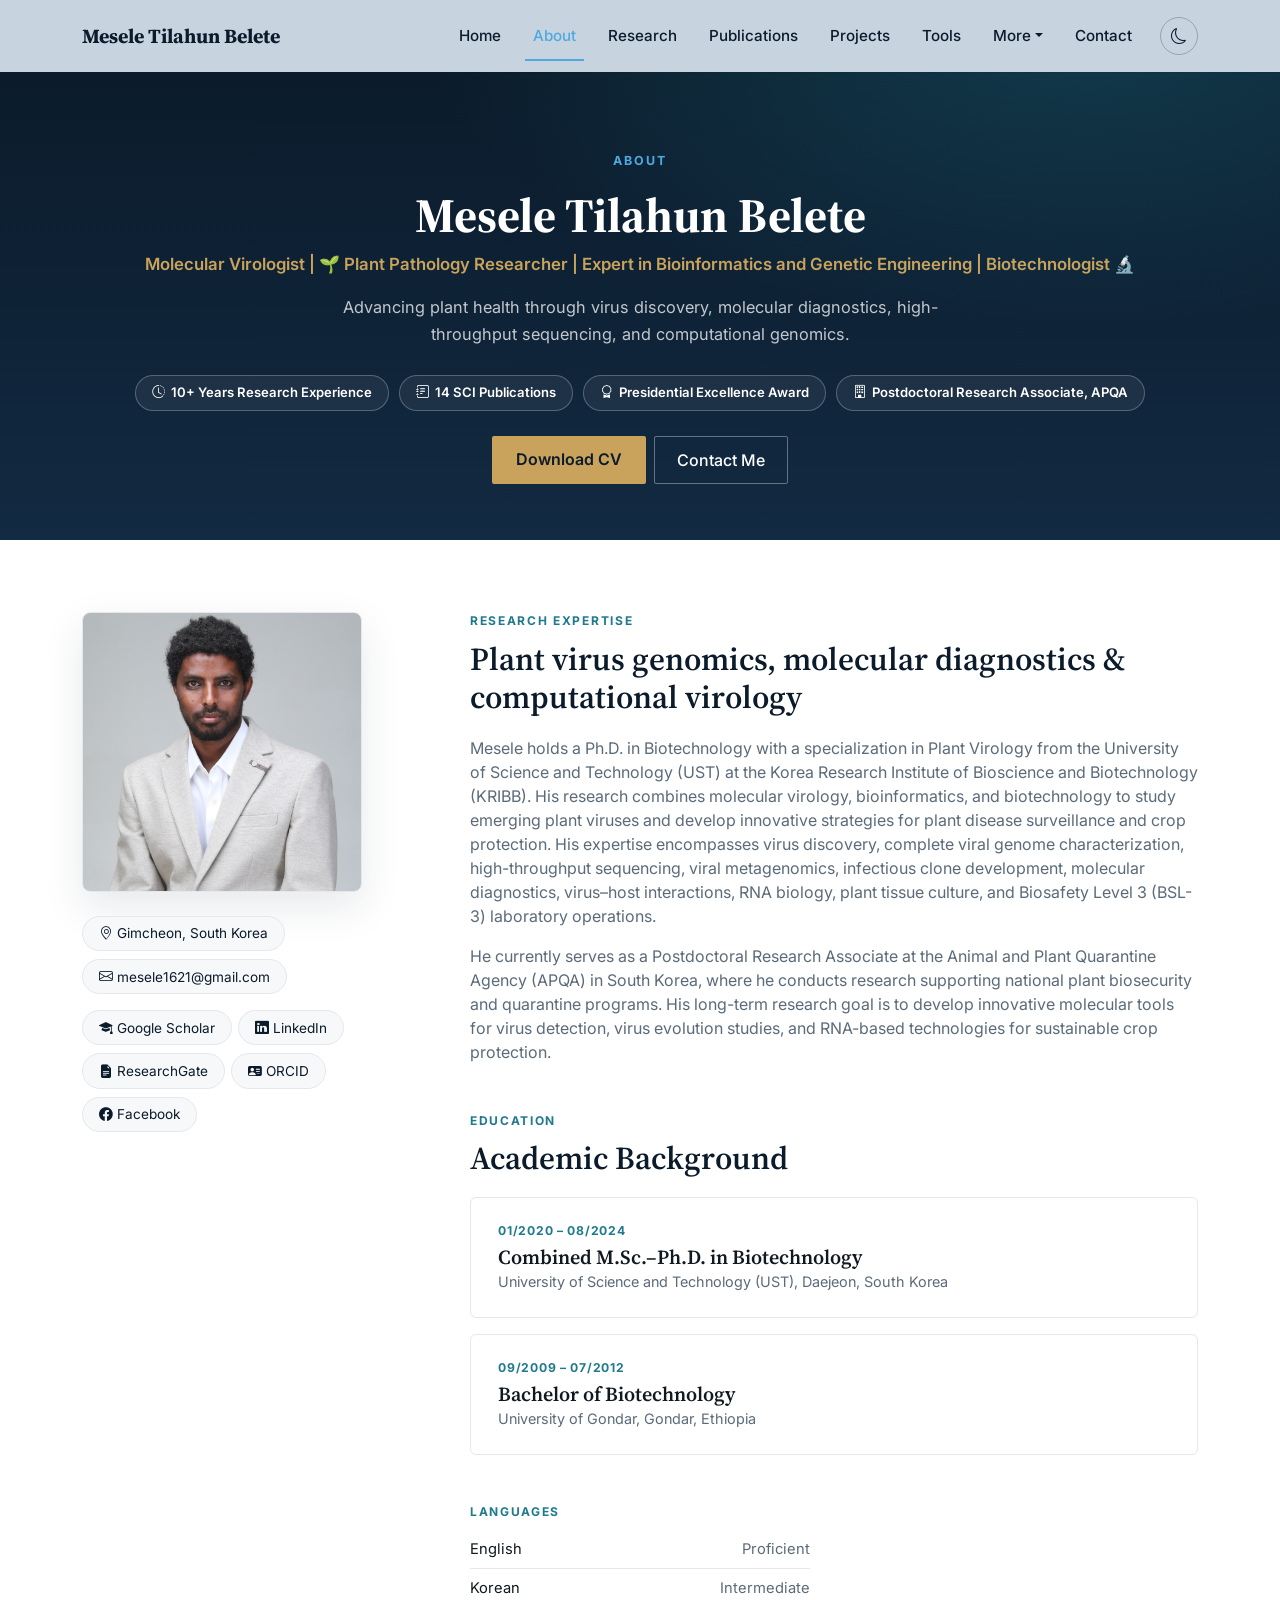
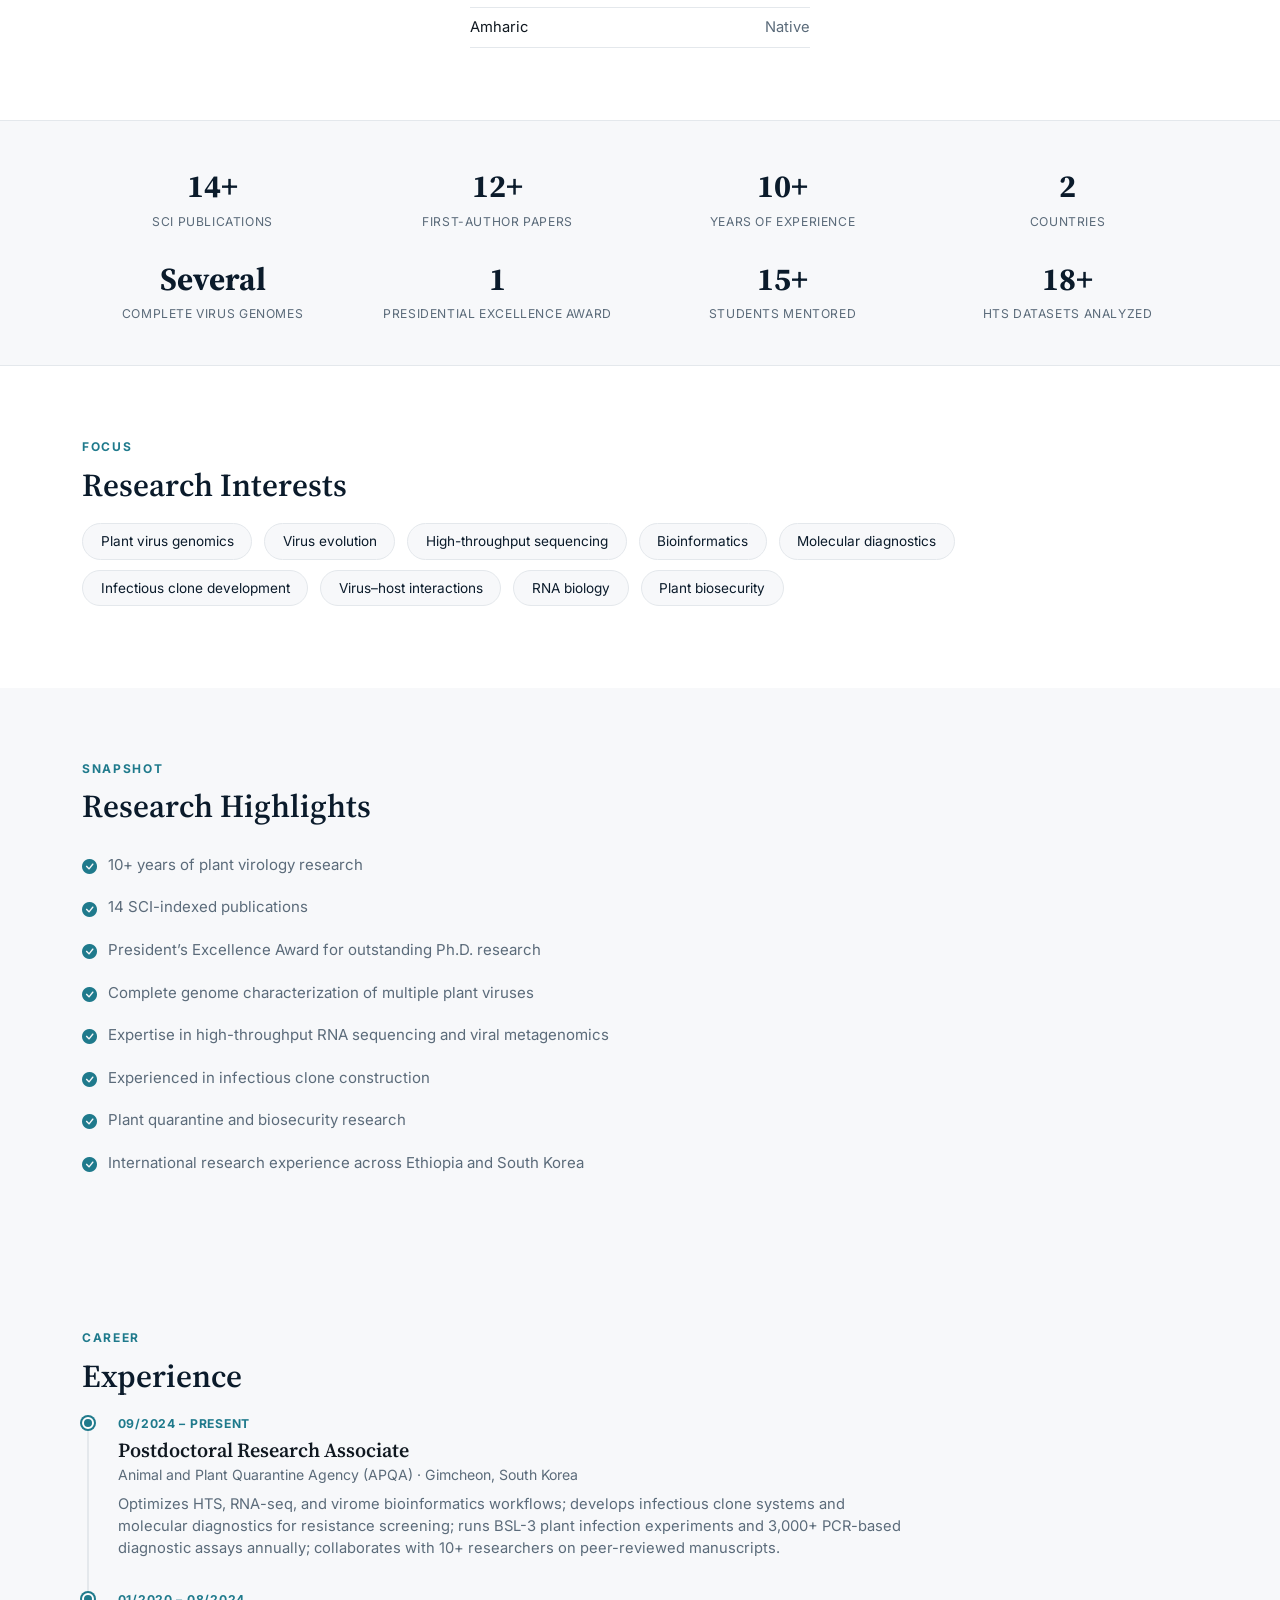
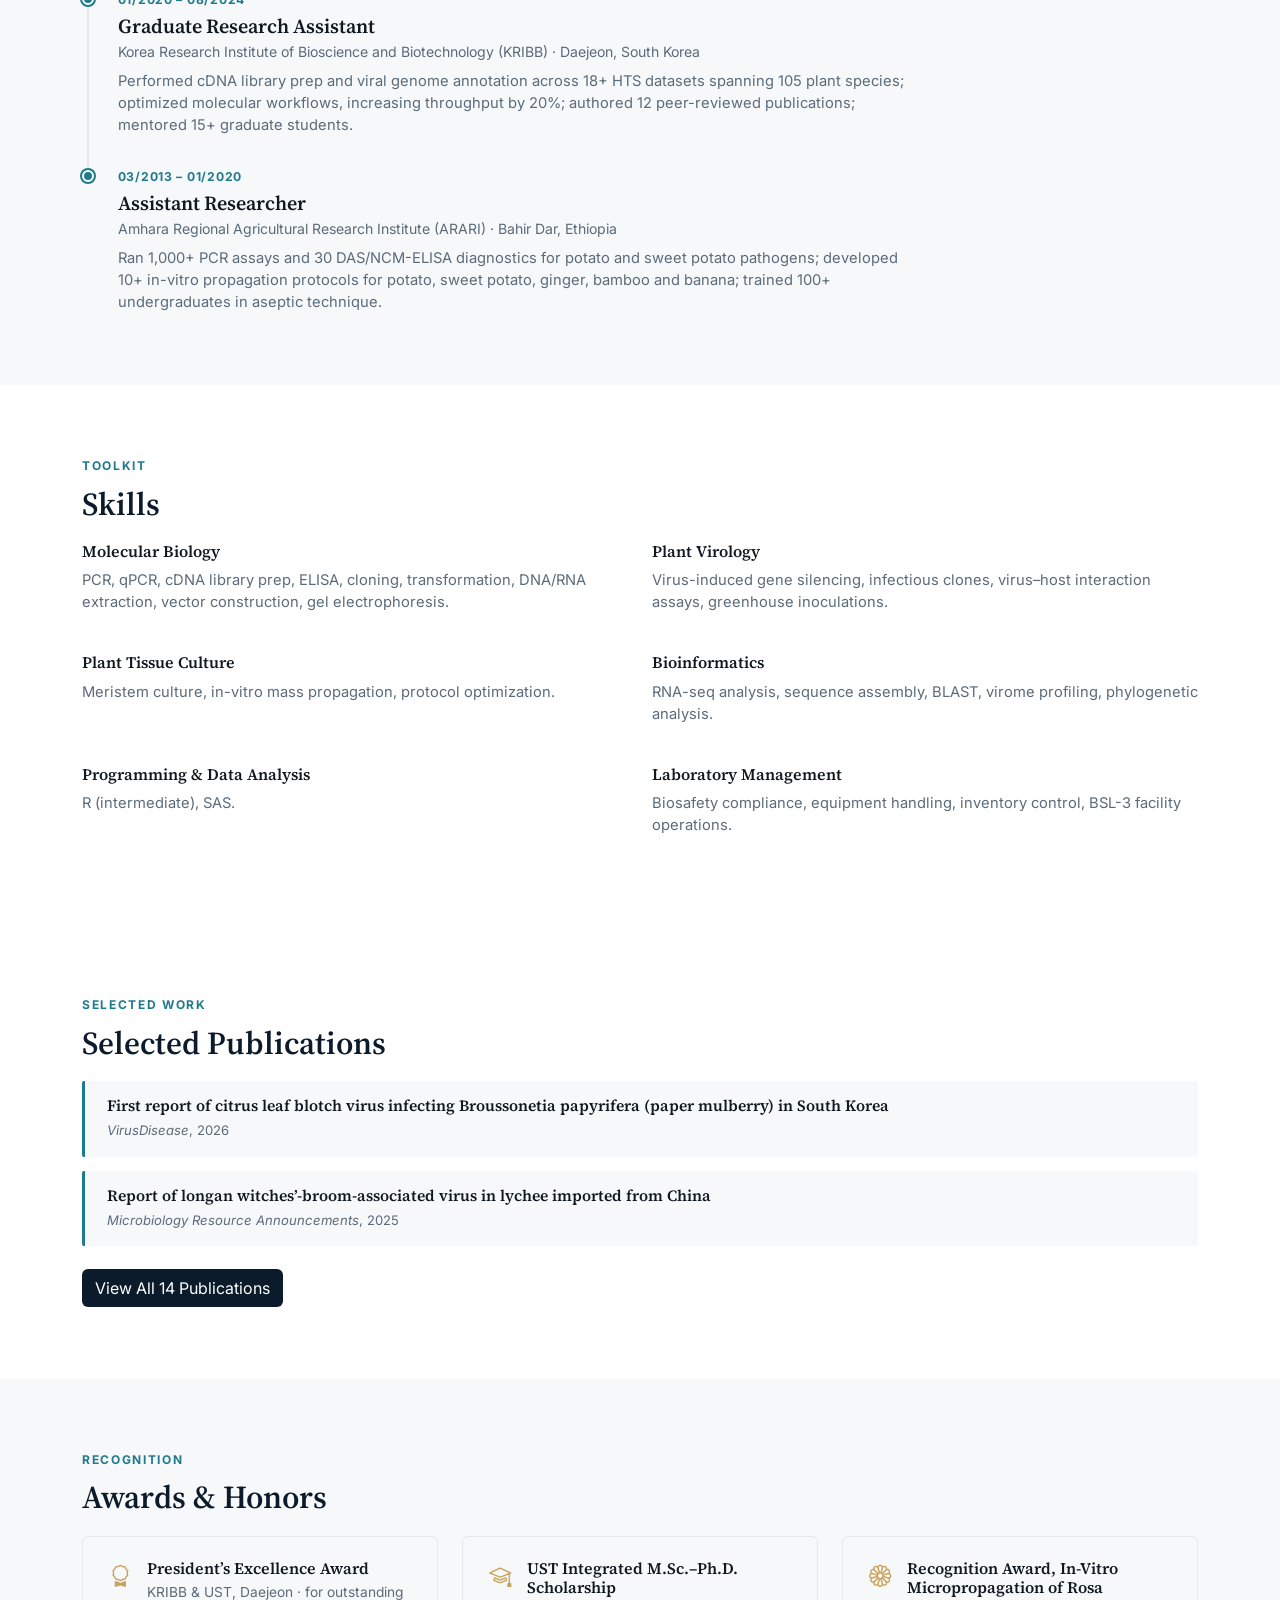
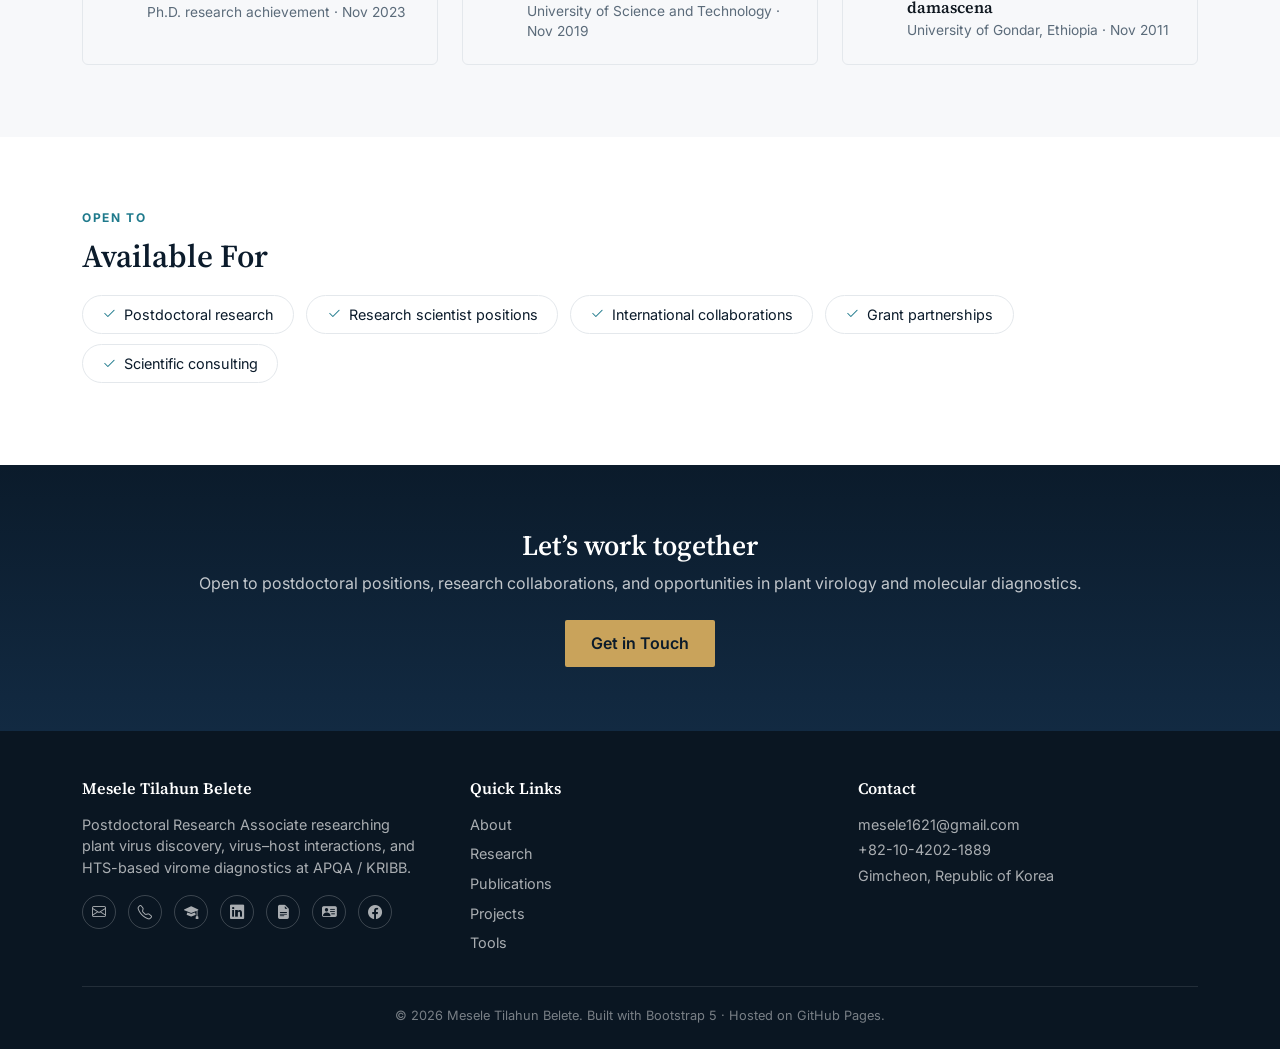
==== commit f80fbad0: "Add files via upload" ====
--- a/about.html
+++ b/about.html
@@ -1,150 +1,474 @@
-<!DOCTYPE html>
+<!doctype html>
 <html lang="en">
 <head>
-    <meta charset="UTF-8">
-    <meta name="viewport" content="width=device-width, initial-scale=1.0">
-    <title>About | Mesele Tilahun Belete</title>
-    <link rel="preconnect" href="https://fonts.googleapis.com">
-    <link rel="preconnect" href="https://fonts.gstatic.com" crossorigin>
-    <link href="https://fonts.googleapis.com/css2?family=Inter:wght@300;400;500;600;700;800&display=swap" rel="stylesheet">
-    <link rel="stylesheet" href="https://cdnjs.cloudflare.com/ajax/libs/font-awesome/6.4.0/css/all.min.css">
-    <link rel="stylesheet" href="assets/css/main.css">
+<meta charset="UTF-8">
+<meta name="viewport" content="width=device-width, initial-scale=1.0">
+<title>About | Mesele Tilahun Belete</title>
+<meta name="description" content="About Mesele Tilahun Belete — Postdoctoral Research Associate specializing in plant virology, biotechnology, and tissue culture.">
+
+<link href="https://cdn.jsdelivr.net/npm/bootstrap@5.3.3/dist/css/bootstrap.min.css" rel="stylesheet">
+<link rel="stylesheet" href="https://cdn.jsdelivr.net/npm/bootstrap-icons@1.11.3/font/bootstrap-icons.css">
+<link rel="preconnect" href="https://fonts.googleapis.com">
+<link href="https://fonts.googleapis.com/css2?family=Source+Serif+4:wght@500;600;700&family=Inter:wght@400;500;600;700&display=swap" rel="stylesheet">
+
+<style>
+  :root{
+    --navy:#0b1b2b;--navy-2:#122a42;--accent:#1f7a8c;--accent-2:#c9a35b;--sky:#4fa9e0;
+    --ink:#101820;--muted:#5b6b7a;--paper:#f7f8fa;--line:#e4e8ec;--nav-bg:#c7d3de;
+  }
+  html{scroll-behavior:smooth;}
+  body{font-family:'Inter',system-ui,sans-serif;color:var(--ink);background:#fff;}
+  h1,h2,h3,.display-font{font-family:'Source Serif 4',Georgia,serif;}
+  a{text-decoration:none;}
+
+  .navbar{background:var(--nav-bg);padding:1rem 0;box-shadow:0 1px 0 rgba(0,0,0,.05);}
+  .navbar .navbar-brand{font-family:'Source Serif 4',serif;font-weight:700;color:var(--navy) !important;}
+  .navbar .nav-link{color:var(--navy) !important;font-size:.95rem;font-weight:500;margin:0 .5rem;position:relative;}
+  .navbar .nav-link.active{color:var(--sky) !important;}
+  .navbar .nav-link.active::after{content:"";position:absolute;left:0;right:0;bottom:-6px;height:2px;background:var(--sky);}
+  .navbar .dropdown-menu{border:1px solid var(--line);}
+  .navbar .dropdown-item{font-size:.9rem;}
+  .theme-toggle{width:38px;height:38px;border-radius:50%;border:1px solid rgba(11,27,43,.25);display:flex;align-items:center;justify-content:center;color:var(--navy);background:transparent;margin-left:.75rem;flex:0 0 auto;}
+  .theme-toggle:hover{background:rgba(11,27,43,.08);}
+
+  .page-hero{
+    background:radial-gradient(1100px 500px at 85% -10%, rgba(31,122,140,.35), transparent 60%),
+      linear-gradient(180deg,var(--navy) 0%, var(--navy-2) 100%);
+    color:#fff;padding:5rem 0 3.5rem;text-align:center;
+  }
+  .page-hero .section-kicker{text-transform:uppercase;letter-spacing:.16em;font-size:.78rem;font-weight:700;color:var(--sky);margin-bottom:1rem;}
+  .page-hero h1{font-size:clamp(2.1rem,4.6vw,3rem);font-weight:700;margin-bottom:.5rem;}
+  .page-hero .role-line{color:var(--accent-2);font-weight:600;font-size:1.05rem;margin-bottom:1rem;}
+  .page-hero p{color:rgba(255,255,255,.75);max-width:640px;margin:0 auto;font-size:1.02rem;line-height:1.7;}
+  .fact-chips{display:flex;flex-wrap:wrap;justify-content:center;gap:.6rem;margin:1.6rem 0;}
+  .fact-chip{
+    display:inline-flex;align-items:center;gap:.4rem;font-size:.82rem;font-weight:600;color:#fff;
+    border:1px solid rgba(255,255,255,.25);border-radius:100px;padding:.45rem 1rem;background:rgba(255,255,255,.06);
+  }
+  .page-hero .btn-primary-cta{background:var(--accent-2);border:none;color:var(--navy);font-weight:600;padding:.7rem 1.5rem;border-radius:2px;}
+  .page-hero .btn-primary-cta:hover{background:#dbb877;color:var(--navy);}
+  .page-hero .btn-ghost{border:1px solid rgba(255,255,255,.35);color:#fff;font-weight:500;padding:.68rem 1.4rem;border-radius:2px;}
+  .page-hero .btn-ghost:hover{background:rgba(255,255,255,.08);color:#fff;}
+
+  .stats-grid{background:var(--paper);border-top:1px solid var(--line);border-bottom:1px solid var(--line);padding:2.6rem 0;}
+  .stats-grid .stat-num{font-family:'Source Serif 4',serif;font-size:2rem;font-weight:700;color:var(--navy);margin-bottom:.15rem;}
+  .stats-grid .stat-label{font-size:.76rem;color:var(--muted);text-transform:uppercase;letter-spacing:.05em;}
+
+  .tag-pill{display:inline-block;font-size:.85rem;color:var(--navy);background:var(--paper);border:1px solid var(--line);border-radius:100px;padding:.45rem 1.1rem;margin:0 .5rem .6rem 0;}
+
+  .check-list{list-style:none;padding:0;margin:0;}
+  .check-list li{display:flex;gap:.7rem;padding:.55rem 0;color:var(--muted);font-size:.94rem;}
+  .check-list li i{color:var(--accent);margin-top:.15rem;flex:0 0 auto;}
+
+  .mini-pub{border-left:3px solid var(--accent);padding:1rem 1.4rem;margin-bottom:.9rem;background:var(--paper);border-radius:2px;}
+  .mini-pub h6{font-family:'Source Serif 4',serif;font-weight:600;font-size:.98rem;margin-bottom:.3rem;}
+  .mini-pub .pub-meta{color:var(--muted);font-size:.82rem;}
+
+  .award-card{border:1px solid var(--line);border-radius:6px;padding:1.4rem 1.6rem;height:100%;display:flex;gap:1rem;}
+  .award-card .bi{color:var(--accent-2);font-size:1.4rem;}
+  .award-card h6{font-family:'Source Serif 4',serif;font-weight:600;margin-bottom:.2rem;}
+  .award-card p{color:var(--muted);font-size:.86rem;margin-bottom:0;}
+
+  .avail-pill{display:inline-flex;align-items:center;gap:.5rem;border:1px solid var(--line);border-radius:100px;padding:.5rem 1.2rem;font-size:.9rem;color:var(--navy);margin:0 .5rem .6rem 0;}
+  .avail-pill i{color:var(--accent);}
+
+  .cta-band{background:linear-gradient(180deg,var(--navy) 0%, var(--navy-2) 100%);color:#fff;padding:4rem 0;text-align:center;}
+  .cta-band h3{font-weight:600;margin-bottom:.5rem;}
+  .cta-band p{color:rgba(255,255,255,.75);margin-bottom:1.6rem;}
+  .cta-band .btn-primary-cta{background:var(--accent-2);border:none;color:var(--navy);font-weight:600;padding:.7rem 1.6rem;border-radius:2px;}
+  .cta-band .btn-primary-cta:hover{background:#dbb877;color:var(--navy);}
+
+  .section{padding:4.5rem 0;}
+  .section-kicker{text-transform:uppercase;letter-spacing:.14em;font-size:.75rem;font-weight:700;color:var(--accent);margin-bottom:.6rem;}
+  .section-title{font-size:clamp(1.5rem,3vw,2rem);font-weight:600;color:var(--navy);margin-bottom:1.2rem;}
+
+  .portrait-box{width:100%;max-width:280px;aspect-ratio:1/1;object-fit:cover;border-radius:8px;border:1px solid var(--line);box-shadow:0 15px 40px rgba(15,40,60,.1);}
+
+  .edu-card{border:1px solid var(--line);border-radius:6px;padding:1.5rem 1.7rem;margin-bottom:1rem;}
+  .edu-card .edu-date{font-size:.76rem;text-transform:uppercase;letter-spacing:.06em;color:var(--accent);font-weight:700;}
+  .edu-card h5{font-family:'Source Serif 4',serif;font-weight:600;margin:.3rem 0 .15rem;}
+  .edu-card .edu-org{color:var(--muted);font-size:.9rem;}
+
+  .tl-item{position:relative;padding-left:1.8rem;padding-bottom:2rem;border-left:2px solid var(--line);margin-left:.3rem;}
+  .tl-item:last-child{border-color:transparent;padding-bottom:0;}
+  .tl-item::before{content:"";position:absolute;left:-7px;top:2px;width:12px;height:12px;border-radius:50%;background:var(--accent);border:2px solid #fff;box-shadow:0 0 0 2px var(--accent);}
+  .tl-date{font-size:.76rem;text-transform:uppercase;letter-spacing:.06em;color:var(--accent);font-weight:700;}
+  .tl-item h5{font-family:'Source Serif 4',serif;font-weight:600;margin:.3rem 0 .15rem;}
+  .tl-item .tl-org{color:var(--muted);font-size:.88rem;margin-bottom:.5rem;}
+  .tl-item p{color:var(--muted);font-size:.92rem;margin-bottom:0;}
+
+  .skill-pill{display:inline-block;border:1px solid var(--line);border-radius:100px;padding:.4rem 1rem;font-size:.85rem;color:var(--navy);margin:0 .4rem .5rem 0;background:var(--paper);transition:.15s ease;}
+  a.skill-pill:hover{border-color:var(--accent);color:var(--accent);background:#fff;}
+  .lang-row{display:flex;justify-content:space-between;max-width:340px;padding:.5rem 0;border-bottom:1px solid var(--line);font-size:.92rem;}
+
+  footer{background:#0a1622;color:rgba(255,255,255,.65);padding:3rem 0 1.5rem;font-size:.9rem;}
+  footer h6{color:#fff;font-family:'Source Serif 4',serif;font-weight:600;margin-bottom:1rem;}
+  footer a{color:rgba(255,255,255,.65);}
+  footer a:hover{color:var(--accent-2);}
+  footer .footer-socials a{display:inline-flex;align-items:center;justify-content:center;width:34px;height:34px;border:1px solid rgba(255,255,255,.2);border-radius:50%;margin-right:.5rem;}
+  footer .foot-bottom{border-top:1px solid rgba(255,255,255,.1);margin-top:2rem;padding-top:1.2rem;font-size:.8rem;color:rgba(255,255,255,.45);text-align:center;}
+</style>
 </head>
-<body data-page="about">
-    
-    <nav class="navbar">
-        <div class="container nav-content">
-            <a href="index.html" class="nav-logo">M.T. BELETE</a>
-            <div class="nav-links">
-                <a href="index.html" class="nav-link">Home</a>
-                <a href="about.html" class="nav-link active">About</a>
-                <a href="research.html" class="nav-link">Research</a>
-                <a href="publications.html" class="nav-link">Publications</a>
-                <a href="software.html" class="nav-link">Software</a>
-                <a href="projects.html" class="nav-link">Projects</a>
-                <a href="cv.html" class="nav-link">CV</a>
-                <a href="contact.html" class="nav-link">Contact</a>
-            </div>
-            <button id="theme-toggle"><i class="fas fa-moon"></i></button>
-        </div>
-    </nav>
-
-    <main class="container" style="padding-top: 120px;">
-        <section class="about-header fade-in">
-            <div class="section-header">
-                <h2>About Me</h2>
-            </div>
-            <div style="display: grid; grid-template-columns: 1fr 2fr; gap: 4rem; align-items: start;">
-                <div class="glass-card">
-                    <img src="images/profile.jpg" alt="Profile" style="width: 100%; border-radius: 8px; margin-bottom: 1.5rem;">
-                    <h3 id="profile-name"></h3>
-                    <p id="profile-role" style="color: var(--accent); font-weight: 600;"></p>
-                    <hr style="margin: 1.5rem 0; opacity: 0.1;">
-                    <div id="contact-info">
-                        <!-- Populated via JS -->
-                    </div>
-                </div>
-                <div>
-                    <h3 style="font-size: 2rem; margin-bottom: 1.5rem;">Professional Profile</h3>
-                    <p id="long-bio" style="font-size: 1.1rem; margin-bottom: 2rem;"></p>
-                    
-                    <h3>Education</h3>
-                    <div id="education-list" style="margin-bottom: 2rem;">
-                        <!-- Populated via JS -->
-                    </div>
-
-                    <h3>Experience</h3>
-                    <div id="experience-list">
-                        <!-- Populated via JS -->
-                    </div>
-                </div>
-            </div>
-        </section>
-
-        <section class="skills-section fade-in">
-            <div class="section-header">
-                <h2>Technical Toolkit</h2>
-            </div>
-            <div id="skills-grid" style="display: grid; grid-template-columns: repeat(auto-fit, minmax(250px, 1fr)); gap: 2rem;">
-                <!-- Populated via JS -->
-            </div>
-        </section>
-
-        <section class="awards-section fade-in">
-            <div class="section-header">
-                <h2>Recognition</h2>
-            </div>
-            <div id="awards-list" style="display: grid; grid-template-columns: repeat(auto-fit, minmax(300px, 1fr)); gap: 2rem;">
-                <!-- Populated via JS -->
-            </div>
-        </section>
-    </main>
-
-    <footer>
-        <div class="container">
-            <div class="footer-bottom">
-                <p>&copy; <span id="copyright-year"></span> Mesele Tilahun Belete. All Rights Reserved.</p>
-            </div>
-        </div>
-    </footer>
-
-    <script src="assets/js/main.js"></script>
-    <script>
-        function renderAbout(data) {
-            document.getElementById('profile-name').textContent = data.profile.name;
-            document.getElementById('profile-role').textContent = data.profile.title;
-            document.getElementById('long-bio').textContent = data.profile.long_bio;
-
-            const contact = document.getElementById('contact-info');
-            contact.innerHTML = `
-                <p><i class="fas fa-envelope"></i> ${data.profile.email}</p>
-                <p><i class="fas fa-phone"></i> ${data.profile.phone}</p>
-                <p><i class="fas fa-map-marker-alt"></i> ${data.profile.location}</p>
-            `;
-
-            const edu = document.getElementById('education-list');
-            data.education.forEach(e => {
-                edu.innerHTML += `
-                    <div class="edu-item" style="margin-bottom: 1rem;">
-                        <span style="color: var(--accent); font-weight: 700;">${e.period}</span>
-                        <h4>${e.degree}</h4>
-                        <p>${e.institution}</p>
-                    </div>
-                `;
-            });
-
-            const exp = document.getElementById('experience-list');
-            data.experience.forEach(e => {
-                exp.innerHTML += `
-                    <div class="glass-card" style="margin-bottom: 1.5rem;">
-                        <span style="color: var(--accent); font-weight: 700;">${e.period}</span>
-                        <h4>${e.role}</h4>
-                        <p style="font-weight: 600;">${e.institution} | ${e.location}</p>
-                        <p style="margin-top: 0.5rem; font-size: 0.9rem;">${e.description}</p>
-                    </div>
-                `;
-            });
-
-            const skills = document.getElementById('skills-grid');
-            for (const [category, list] of Object.entries(data.skills)) {
-                const title = category.replace('_', ' ').toUpperCase();
-                skills.innerHTML += `
-                    <div class="glass-card">
-                        <h4 style="color: var(--accent); border-bottom: 1px solid var(--glass-border); padding-bottom: 0.5rem; margin-bottom: 1rem;">${title}</h4>
-                        <div class="tags">
-                            ${list.map(s => `<span class="tag">${s}</span>`).join('')}
-                        </div>
-                    </div>
-                `;
-            }
-
-            const awards = document.getElementById('awards-list');
-            data.awards.forEach(a => {
-                awards.innerHTML += createCard(a.title, `${a.institution} | ${a.date}`, a.description || '');
-            });
-
-            initAnimations();
-        }
-    </script>
+<body>
+
+<nav class="navbar navbar-expand-lg">
+  <div class="container">
+    <a class="navbar-brand" href="index.html">Mesele Tilahun Belete</a>
+    <button class="navbar-toggler" type="button" data-bs-toggle="collapse" data-bs-target="#nav">
+      <span class="navbar-toggler-icon"></span>
+    </button>
+    <div class="collapse navbar-collapse" id="nav">
+      <ul class="navbar-nav ms-auto align-items-lg-center">
+        <li class="nav-item"><a class="nav-link" href="index.html">Home</a></li>
+        <li class="nav-item"><a class="nav-link active" href="about.html">About</a></li>
+        <li class="nav-item"><a class="nav-link" href="research.html">Research</a></li>
+        <li class="nav-item"><a class="nav-link" href="publications.html">Publications</a></li>
+        <li class="nav-item"><a class="nav-link" href="projects.html">Projects</a></li>
+        <li class="nav-item"><a class="nav-link" href="tools.html">Tools</a></li>
+        <li class="nav-item dropdown">
+          <a class="nav-link dropdown-toggle" href="#" role="button" data-bs-toggle="dropdown">More</a>
+          <ul class="dropdown-menu dropdown-menu-end">
+            <li><a class="dropdown-item" href="patents.html">Patents</a></li>
+            <li><a class="dropdown-item" href="gallery.html">Gallery</a></li>
+            <li><a class="dropdown-item" href="news.html">News</a></li>
+            <li><a class="dropdown-item" href="awards.html">Awards</a></li>
+            <li><a class="dropdown-item" href="teaching.html">Teaching</a></li>
+            <li><a class="dropdown-item" href="cv.html">Full CV</a></li>
+          </ul>
+        </li>
+        <li class="nav-item"><a class="nav-link" href="contact.html">Contact</a></li>
+        <li class="nav-item">
+          <button class="theme-toggle" id="themeToggle" title="Toggle theme" type="button"><i class="bi bi-moon"></i></button>
+        </li>
+      </ul>
+    </div>
+  </div>
+</nav>
+
+<header class="page-hero">
+  <div class="container">
+    <div class="section-kicker">About</div>
+    <h1>Mesele Tilahun Belete</h1>
+    <div class="role-line">Molecular Virologist | &#127793; Plant Pathology Researcher | Expert in Bioinformatics and Genetic Engineering | Biotechnologist &#128300;</div>
+    <p>Advancing plant health through virus discovery, molecular diagnostics, high-throughput sequencing, and computational genomics.</p>
+    <div class="fact-chips">
+      <span class="fact-chip"><i class="bi bi-clock-history"></i>10+ Years Research Experience</span>
+      <span class="fact-chip"><i class="bi bi-journal-text"></i>14 SCI Publications</span>
+      <span class="fact-chip"><i class="bi bi-award"></i>Presidential Excellence Award</span>
+      <span class="fact-chip"><i class="bi bi-building"></i>Postdoctoral Research Associate, APQA</span>
+    </div>
+    <div class="d-flex flex-wrap justify-content-center gap-2 mt-3">
+      <a href="files/CV.pdf" class="btn btn-primary-cta">Download CV</a>
+      <a href="contact.html" class="btn btn-ghost">Contact Me</a>
+    </div>
+  </div>
+</header>
+
+<section class="section">
+  <div class="container">
+    <div class="row g-5 align-items-start">
+      <div class="col-lg-4 text-center text-lg-start">
+        <img src="images/profile.jpg" alt="Portrait of Mesele Tilahun Belete" class="portrait-box mb-4">
+        <div class="d-flex flex-wrap justify-content-center justify-content-lg-start">
+          <span class="skill-pill"><i class="bi bi-geo-alt me-1"></i>Gimcheon, South Korea</span>
+          <span class="skill-pill"><i class="bi bi-envelope me-1"></i>mesele1621@gmail.com</span>
+        </div>
+        <div class="d-flex flex-wrap justify-content-center justify-content-lg-start mt-2">
+          <a class="skill-pill" href="https://scholar.google.com/citations?hl=en&amp;user=Fv3DatsAAAAJ&amp;view_op=list_works&amp;sortby=pubdate" target="_blank" rel="noopener"><i class="bi bi-mortarboard-fill me-1"></i>Google Scholar</a>
+          <a class="skill-pill" href="https://www.linkedin.com/in/mesele-tilahun-belete-8b5aa0107" target="_blank" rel="noopener"><i class="bi bi-linkedin me-1"></i>LinkedIn</a>
+          <a class="skill-pill" href="https://www.researchgate.net/profile/Mesele-Belete-2?ev=prf_overview" target="_blank" rel="noopener"><i class="bi bi-file-earmark-text-fill me-1"></i>ResearchGate</a>
+          <a class="skill-pill" href="https://orcid.org/0000-0002-1504-1804" target="_blank" rel="noopener"><i class="bi bi-person-vcard-fill me-1"></i>ORCID</a>
+          <a class="skill-pill" href="https://www.facebook.com/mes.biot" target="_blank" rel="noopener"><i class="bi bi-facebook me-1"></i>Facebook</a>
+        </div>
+      </div>
+      <div class="col-lg-8">
+        <div class="section-kicker">Research Expertise</div>
+        <h2 class="section-title">Plant virus genomics, molecular diagnostics &amp; computational virology</h2>
+        <p style="color:var(--muted);">Mesele holds a Ph.D. in Biotechnology with a specialization in Plant Virology from the University of Science and Technology (UST) at the Korea Research Institute of Bioscience and Biotechnology (KRIBB). His research combines molecular virology, bioinformatics, and biotechnology to study emerging plant viruses and develop innovative strategies for plant disease surveillance and crop protection. His expertise encompasses virus discovery, complete viral genome characterization, high-throughput sequencing, viral metagenomics, infectious clone development, molecular diagnostics, virus&ndash;host interactions, RNA biology, plant tissue culture, and Biosafety Level 3 (BSL-3) laboratory operations.</p>
+        <p style="color:var(--muted);">He currently serves as a Postdoctoral Research Associate at the Animal and Plant Quarantine Agency (APQA) in South Korea, where he conducts research supporting national plant biosecurity and quarantine programs. His long-term research goal is to develop innovative molecular tools for virus detection, virus evolution studies, and RNA-based technologies for sustainable crop protection.</p>
+
+        <div class="section-kicker mt-5">Education</div>
+        <h2 class="section-title">Academic Background</h2>
+        <div class="edu-card">
+          <div class="edu-date">01/2020 &ndash; 08/2024</div>
+          <h5>Combined M.Sc.&ndash;Ph.D. in Biotechnology</h5>
+          <div class="edu-org">University of Science and Technology (UST), Daejeon, South Korea</div>
+        </div>
+        <div class="edu-card">
+          <div class="edu-date">09/2009 &ndash; 07/2012</div>
+          <h5>Bachelor of Biotechnology</h5>
+          <div class="edu-org">University of Gondar, Gondar, Ethiopia</div>
+        </div>
+
+        <div class="section-kicker mt-5">Languages</div>
+        <div class="lang-row"><span>English</span><span style="color:var(--muted);">Proficient</span></div>
+        <div class="lang-row"><span>Korean</span><span style="color:var(--muted);">Intermediate</span></div>
+        <div class="lang-row"><span>Amharic</span><span style="color:var(--muted);">Native</span></div>
+      </div>
+    </div>
+  </div>
+</section>
+
+<section class="stats-grid">
+  <div class="container">
+    <div class="row text-center gy-4">
+      <div class="col-6 col-md-3">
+        <div class="stat-num">14+</div>
+        <div class="stat-label">SCI Publications</div>
+      </div>
+      <div class="col-6 col-md-3">
+        <div class="stat-num">12+</div>
+        <div class="stat-label">First-Author Papers</div>
+      </div>
+      <div class="col-6 col-md-3">
+        <div class="stat-num">10+</div>
+        <div class="stat-label">Years of Experience</div>
+      </div>
+      <div class="col-6 col-md-3">
+        <div class="stat-num">2</div>
+        <div class="stat-label">Countries</div>
+      </div>
+      <div class="col-6 col-md-3">
+        <div class="stat-num">Several</div>
+        <div class="stat-label">Complete Virus Genomes</div>
+      </div>
+      <div class="col-6 col-md-3">
+        <div class="stat-num">1</div>
+        <div class="stat-label">Presidential Excellence Award</div>
+      </div>
+      <div class="col-6 col-md-3">
+        <div class="stat-num">15+</div>
+        <div class="stat-label">Students Mentored</div>
+      </div>
+      <div class="col-6 col-md-3">
+        <div class="stat-num">18+</div>
+        <div class="stat-label">HTS Datasets Analyzed</div>
+      </div>
+    </div>
+  </div>
+</section>
+
+<section class="section">
+  <div class="container">
+    <div class="section-kicker">Focus</div>
+    <h2 class="section-title">Research Interests</h2>
+    <div>
+      <span class="tag-pill">Plant virus genomics</span>
+      <span class="tag-pill">Virus evolution</span>
+      <span class="tag-pill">High-throughput sequencing</span>
+      <span class="tag-pill">Bioinformatics</span>
+      <span class="tag-pill">Molecular diagnostics</span>
+      <span class="tag-pill">Infectious clone development</span>
+      <span class="tag-pill">Virus&ndash;host interactions</span>
+      <span class="tag-pill">RNA biology</span>
+      <span class="tag-pill">Plant biosecurity</span>
+    </div>
+  </div>
+</section>
+
+<section class="section" style="background:var(--paper);">
+  <div class="container">
+    <div class="section-kicker">Snapshot</div>
+    <h2 class="section-title">Research Highlights</h2>
+    <div class="row">
+      <div class="col-lg-8">
+        <ul class="check-list">
+          <li><i class="bi bi-check-circle-fill"></i>10+ years of plant virology research</li>
+          <li><i class="bi bi-check-circle-fill"></i>14 SCI-indexed publications</li>
+          <li><i class="bi bi-check-circle-fill"></i>President&rsquo;s Excellence Award for outstanding Ph.D. research</li>
+          <li><i class="bi bi-check-circle-fill"></i>Complete genome characterization of multiple plant viruses</li>
+          <li><i class="bi bi-check-circle-fill"></i>Expertise in high-throughput RNA sequencing and viral metagenomics</li>
+          <li><i class="bi bi-check-circle-fill"></i>Experienced in infectious clone construction</li>
+          <li><i class="bi bi-check-circle-fill"></i>Plant quarantine and biosecurity research</li>
+          <li><i class="bi bi-check-circle-fill"></i>International research experience across Ethiopia and South Korea</li>
+        </ul>
+      </div>
+    </div>
+  </div>
+</section>
+
+<section class="section" style="background:var(--paper);">
+  <div class="container">
+    <div class="section-kicker">Career</div>
+    <h2 class="section-title">Experience</h2>
+    <div class="row">
+      <div class="col-lg-9">
+        <div class="tl-item">
+          <div class="tl-date">09/2024 &ndash; Present</div>
+          <h5>Postdoctoral Research Associate</h5>
+          <div class="tl-org">Animal and Plant Quarantine Agency (APQA) &middot; Gimcheon, South Korea</div>
+          <p>Optimizes HTS, RNA-seq, and virome bioinformatics workflows; develops infectious clone systems and molecular diagnostics for resistance screening; runs BSL-3 plant infection experiments and 3,000+ PCR-based diagnostic assays annually; collaborates with 10+ researchers on peer-reviewed manuscripts.</p>
+        </div>
+        <div class="tl-item">
+          <div class="tl-date">01/2020 &ndash; 08/2024</div>
+          <h5>Graduate Research Assistant</h5>
+          <div class="tl-org">Korea Research Institute of Bioscience and Biotechnology (KRIBB) &middot; Daejeon, South Korea</div>
+          <p>Performed cDNA library prep and viral genome annotation across 18+ HTS datasets spanning 105 plant species; optimized molecular workflows, increasing throughput by 20%; authored 12 peer-reviewed publications; mentored 15+ graduate students.</p>
+        </div>
+        <div class="tl-item">
+          <div class="tl-date">03/2013 &ndash; 01/2020</div>
+          <h5>Assistant Researcher</h5>
+          <div class="tl-org">Amhara Regional Agricultural Research Institute (ARARI) &middot; Bahir Dar, Ethiopia</div>
+          <p>Ran 1,000+ PCR assays and 30 DAS/NCM-ELISA diagnostics for potato and sweet potato pathogens; developed 10+ in-vitro propagation protocols for potato, sweet potato, ginger, bamboo and banana; trained 100+ undergraduates in aseptic technique.</p>
+        </div>
+      </div>
+    </div>
+  </div>
+</section>
+
+<section class="section">
+  <div class="container">
+    <div class="section-kicker">Toolkit</div>
+    <h2 class="section-title">Skills</h2>
+    <div class="row g-4">
+      <div class="col-md-6">
+        <h6 style="font-family:'Source Serif 4',serif;font-weight:600;">Molecular Biology</h6>
+        <p style="color:var(--muted);font-size:.92rem;">PCR, qPCR, cDNA library prep, ELISA, cloning, transformation, DNA/RNA extraction, vector construction, gel electrophoresis.</p>
+      </div>
+      <div class="col-md-6">
+        <h6 style="font-family:'Source Serif 4',serif;font-weight:600;">Plant Virology</h6>
+        <p style="color:var(--muted);font-size:.92rem;">Virus-induced gene silencing, infectious clones, virus&ndash;host interaction assays, greenhouse inoculations.</p>
+      </div>
+      <div class="col-md-6">
+        <h6 style="font-family:'Source Serif 4',serif;font-weight:600;">Plant Tissue Culture</h6>
+        <p style="color:var(--muted);font-size:.92rem;">Meristem culture, in-vitro mass propagation, protocol optimization.</p>
+      </div>
+      <div class="col-md-6">
+        <h6 style="font-family:'Source Serif 4',serif;font-weight:600;">Bioinformatics</h6>
+        <p style="color:var(--muted);font-size:.92rem;">RNA-seq analysis, sequence assembly, BLAST, virome profiling, phylogenetic analysis.</p>
+      </div>
+      <div class="col-md-6">
+        <h6 style="font-family:'Source Serif 4',serif;font-weight:600;">Programming &amp; Data Analysis</h6>
+        <p style="color:var(--muted);font-size:.92rem;">R (intermediate), SAS.</p>
+      </div>
+      <div class="col-md-6">
+        <h6 style="font-family:'Source Serif 4',serif;font-weight:600;">Laboratory Management</h6>
+        <p style="color:var(--muted);font-size:.92rem;">Biosafety compliance, equipment handling, inventory control, BSL-3 facility operations.</p>
+      </div>
+    </div>
+  </div>
+</section>
+
+<section class="section">
+  <div class="container">
+    <div class="section-kicker">Selected Work</div>
+    <h2 class="section-title">Selected Publications</h2>
+    <div class="mini-pub">
+      <h6>First report of citrus leaf blotch virus infecting Broussonetia papyrifera (paper mulberry) in South Korea</h6>
+      <div class="pub-meta"><em>VirusDisease</em>, 2026</div>
+    </div>
+    <div class="mini-pub">
+      <h6>Report of longan witches&rsquo;-broom-associated virus in lychee imported from China</h6>
+      <div class="pub-meta"><em>Microbiology Resource Announcements</em>, 2025</div>
+    </div>
+    <a href="publications.html" class="btn btn-primary-cta mt-2" style="background:var(--navy);color:#fff;">View All 14 Publications</a>
+  </div>
+</section>
+
+<section class="section" style="background:var(--paper);">
+  <div class="container">
+    <div class="section-kicker">Recognition</div>
+    <h2 class="section-title">Awards &amp; Honors</h2>
+    <div class="row g-4">
+      <div class="col-md-4">
+        <div class="award-card">
+          <i class="bi bi-award"></i>
+          <div>
+            <h6>President&rsquo;s Excellence Award</h6>
+            <p>KRIBB &amp; UST, Daejeon &middot; for outstanding Ph.D. research achievement &middot; Nov 2023</p>
+          </div>
+        </div>
+      </div>
+      <div class="col-md-4">
+        <div class="award-card">
+          <i class="bi bi-mortarboard"></i>
+          <div>
+            <h6>UST Integrated M.Sc.&ndash;Ph.D. Scholarship</h6>
+            <p>University of Science and Technology &middot; Nov 2019</p>
+          </div>
+        </div>
+      </div>
+      <div class="col-md-4">
+        <div class="award-card">
+          <i class="bi bi-flower1"></i>
+          <div>
+            <h6>Recognition Award, In-Vitro Micropropagation of Rosa damascena</h6>
+            <p>University of Gondar, Ethiopia &middot; Nov 2011</p>
+          </div>
+        </div>
+      </div>
+    </div>
+  </div>
+</section>
+
+<section class="section">
+  <div class="container">
+    <div class="section-kicker">Open To</div>
+    <h2 class="section-title">Available For</h2>
+    <div>
+      <span class="avail-pill"><i class="bi bi-check2"></i>Postdoctoral research</span>
+      <span class="avail-pill"><i class="bi bi-check2"></i>Research scientist positions</span>
+      <span class="avail-pill"><i class="bi bi-check2"></i>International collaborations</span>
+      <span class="avail-pill"><i class="bi bi-check2"></i>Grant partnerships</span>
+      <span class="avail-pill"><i class="bi bi-check2"></i>Scientific consulting</span>
+    </div>
+  </div>
+</section>
+
+<section class="cta-band">
+  <div class="container">
+    <h3>Let&rsquo;s work together</h3>
+    <p>Open to postdoctoral positions, research collaborations, and opportunities in plant virology and molecular diagnostics.</p>
+    <a href="contact.html" class="btn btn-primary-cta">Get in Touch</a>
+  </div>
+</section>
+
+<footer>
+  <div class="container">
+    <div class="row g-5">
+      <div class="col-lg-4">
+        <h6>Mesele Tilahun Belete</h6>
+        <p>Postdoctoral Research Associate researching plant virus discovery, virus&ndash;host interactions, and HTS-based virome diagnostics at APQA / KRIBB.</p>
+        <div class="footer-socials mt-3">
+          <a href="mailto:mesele1621@gmail.com" title="Email"><i class="bi bi-envelope"></i></a>
+          <a href="tel:+821042021889" title="Phone"><i class="bi bi-telephone"></i></a>
+          <a href="https://scholar.google.com/citations?hl=en&amp;user=Fv3DatsAAAAJ&amp;view_op=list_works&amp;sortby=pubdate" title="Google Scholar" target="_blank" rel="noopener"><i class="bi bi-mortarboard-fill"></i></a>
+          <a href="https://www.linkedin.com/in/mesele-tilahun-belete-8b5aa0107" title="LinkedIn" target="_blank" rel="noopener"><i class="bi bi-linkedin"></i></a>
+          <a href="https://www.researchgate.net/profile/Mesele-Belete-2?ev=prf_overview" title="ResearchGate" target="_blank" rel="noopener"><i class="bi bi-file-earmark-text-fill"></i></a>
+          <a href="https://orcid.org/0000-0002-1504-1804" title="ORCID" target="_blank" rel="noopener"><i class="bi bi-person-vcard-fill"></i></a>
+          <a href="https://www.facebook.com/mes.biot" title="Facebook" target="_blank" rel="noopener"><i class="bi bi-facebook"></i></a>
+        </div>
+      </div>
+      <div class="col-lg-4">
+        <h6>Quick Links</h6>
+        <div class="d-flex flex-column gap-2">
+          <a href="about.html">About</a>
+          <a href="research.html">Research</a>
+          <a href="publications.html">Publications</a>
+          <a href="projects.html">Projects</a>
+          <a href="tools.html">Tools</a>
+        </div>
+      </div>
+      <div class="col-lg-4">
+        <h6>Contact</h6>
+        <p class="mb-1"><a href="mailto:mesele1621@gmail.com">mesele1621@gmail.com</a></p>
+        <p class="mb-1">+82-10-4202-1889</p>
+        <p class="mb-1">Gimcheon, Republic of Korea</p>
+      </div>
+    </div>
+    <div class="foot-bottom">&copy; <span id="year"></span> Mesele Tilahun Belete. Built with Bootstrap 5 &middot; Hosted on GitHub Pages.</div>
+  </div>
+</footer>
+
+<script src="https://cdn.jsdelivr.net/npm/bootstrap@5.3.3/dist/js/bootstrap.bundle.min.js"></script>
+<script>
+  document.getElementById('year').textContent = new Date().getFullYear();
+  const toggle = document.getElementById('themeToggle');
+  const icon = toggle.querySelector('i');
+  toggle.addEventListener('click', () => {
+    document.body.classList.toggle('dark-mode');
+    icon.className = document.body.classList.contains('dark-mode') ? 'bi bi-sun' : 'bi bi-moon';
+  });
+</script>
 </body>
 </html>
